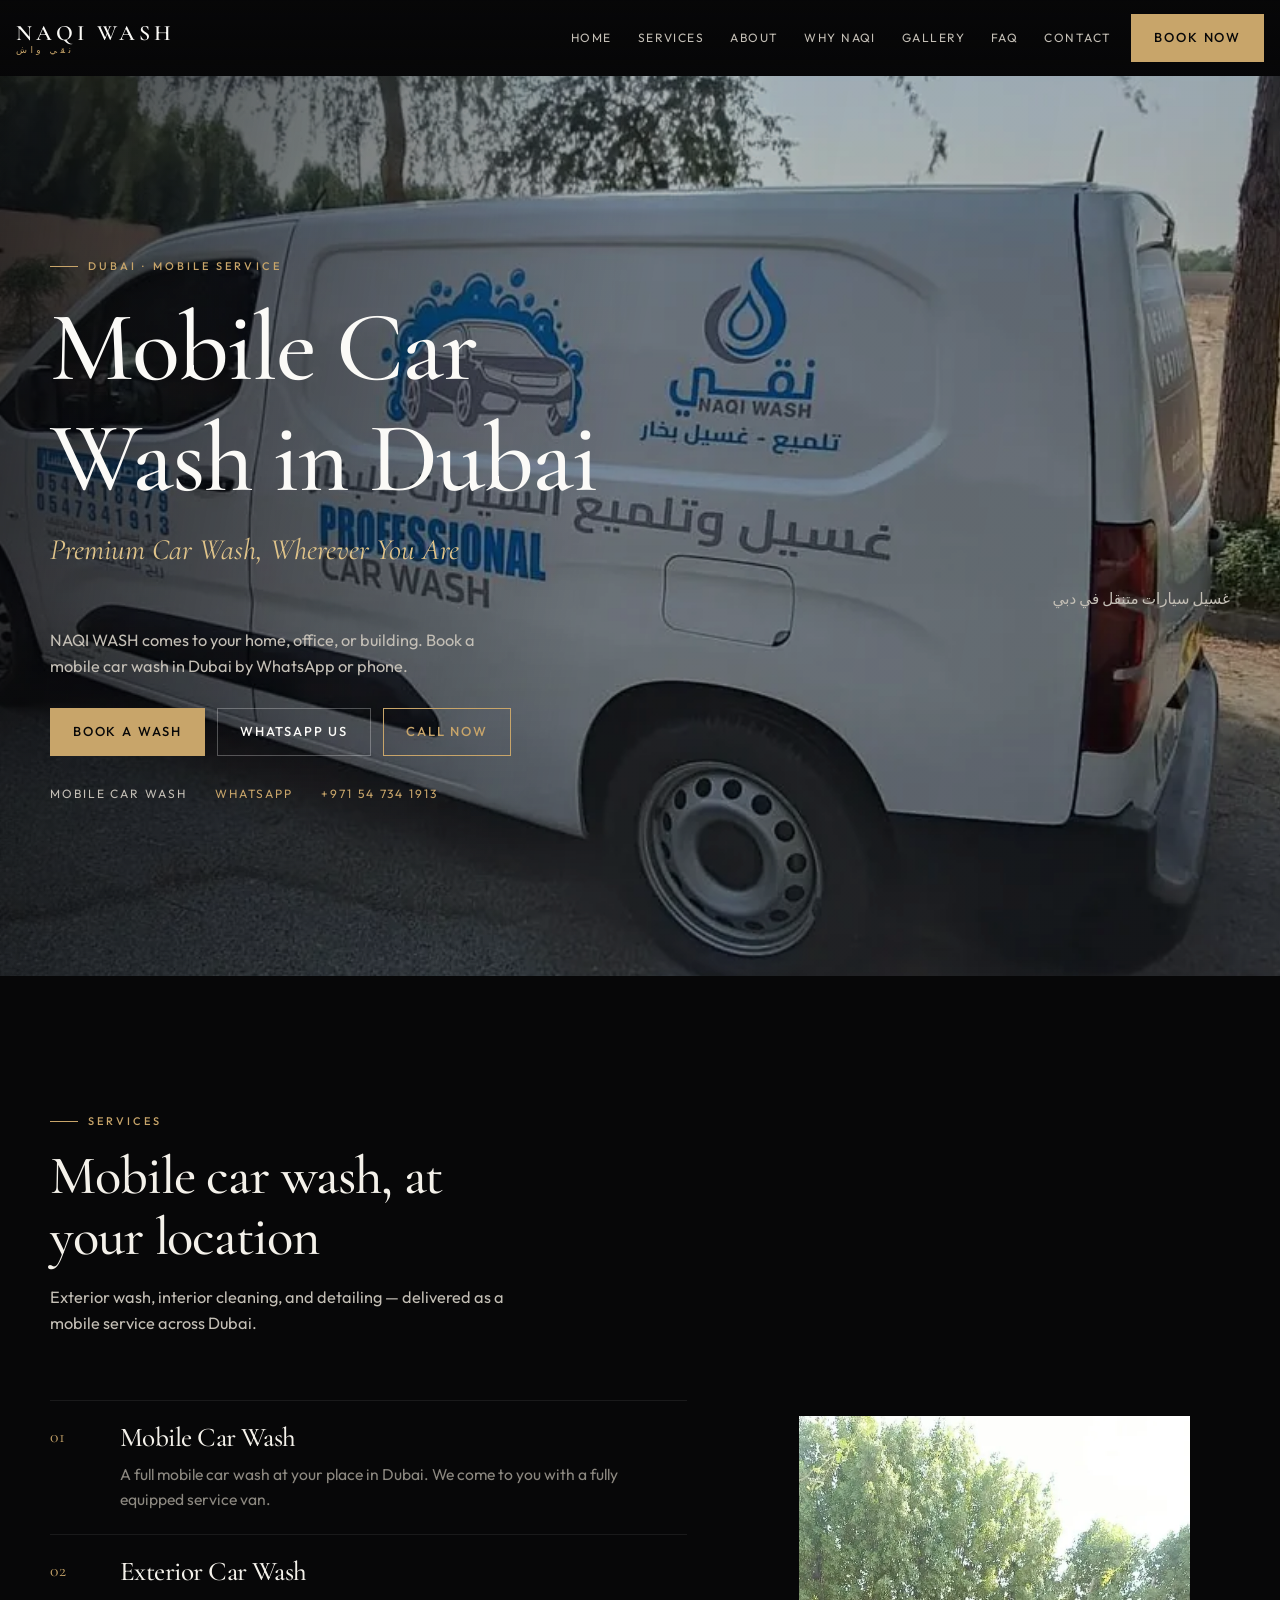
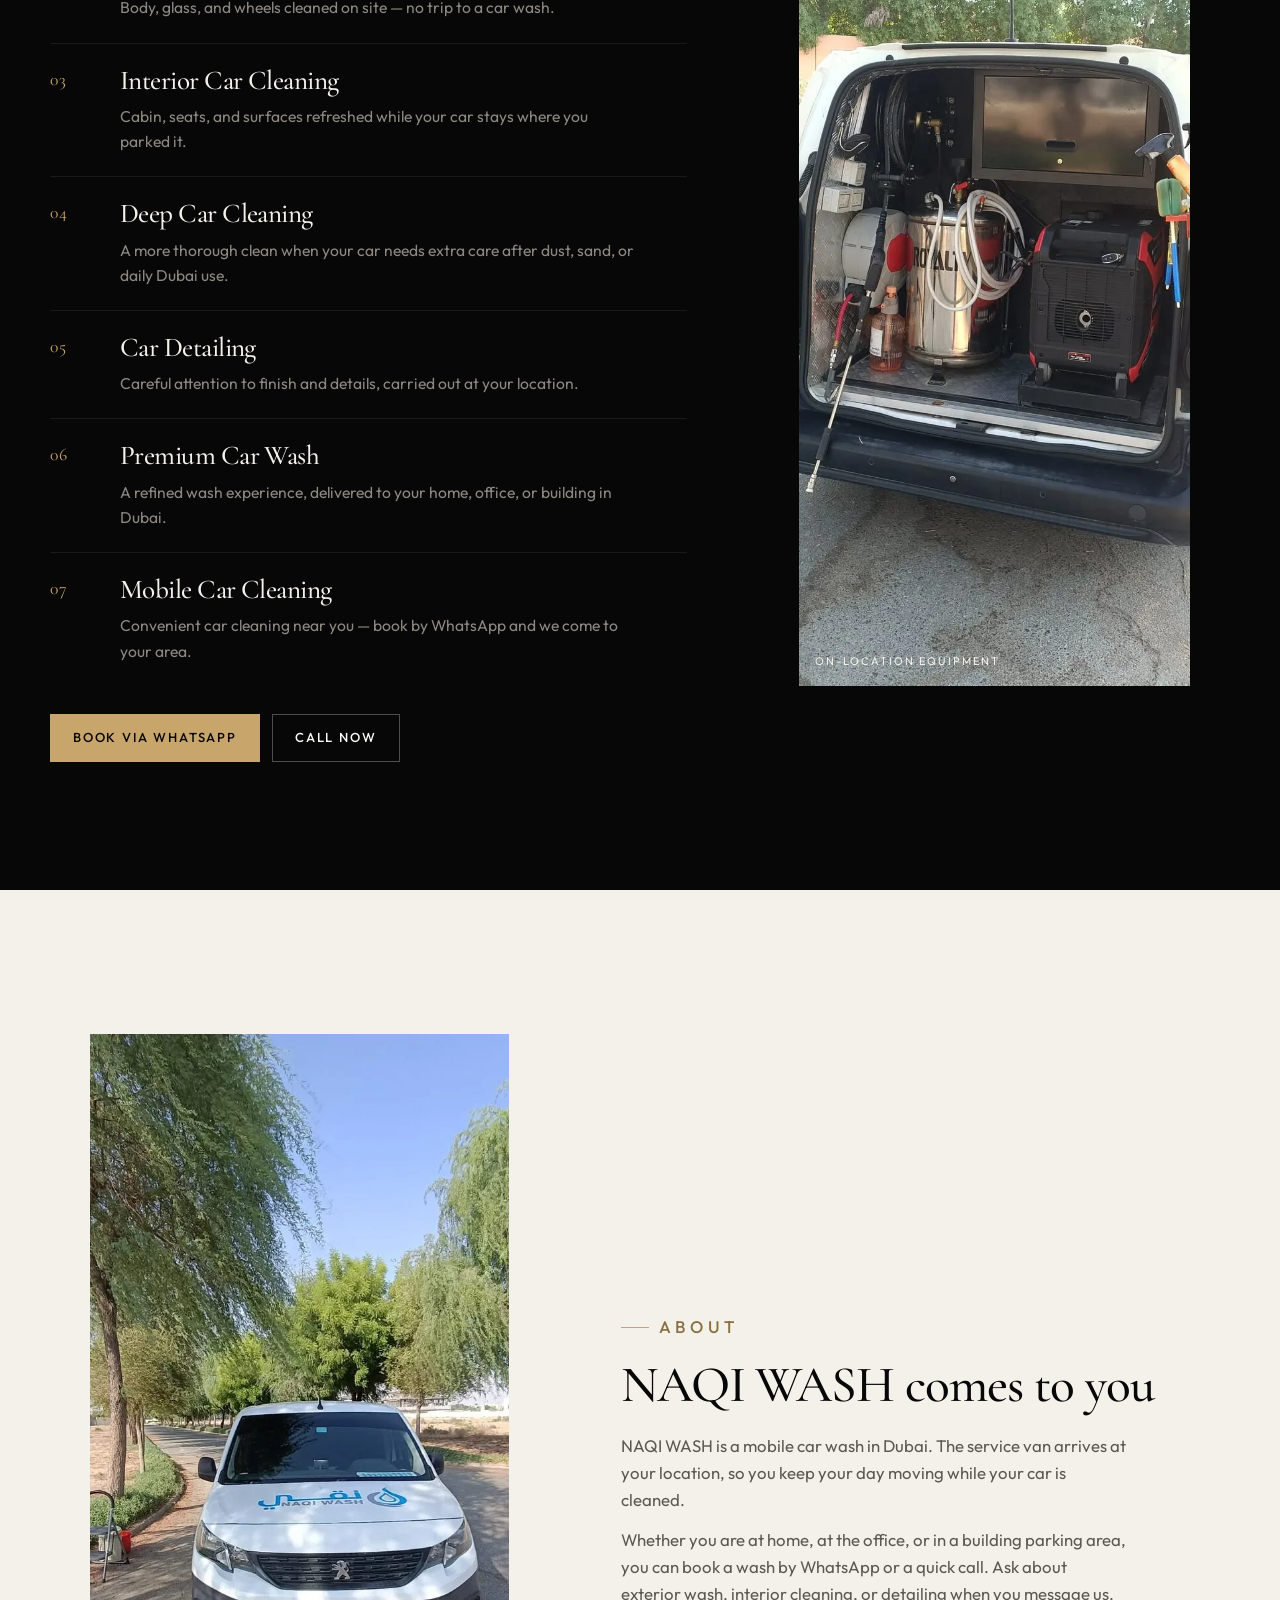
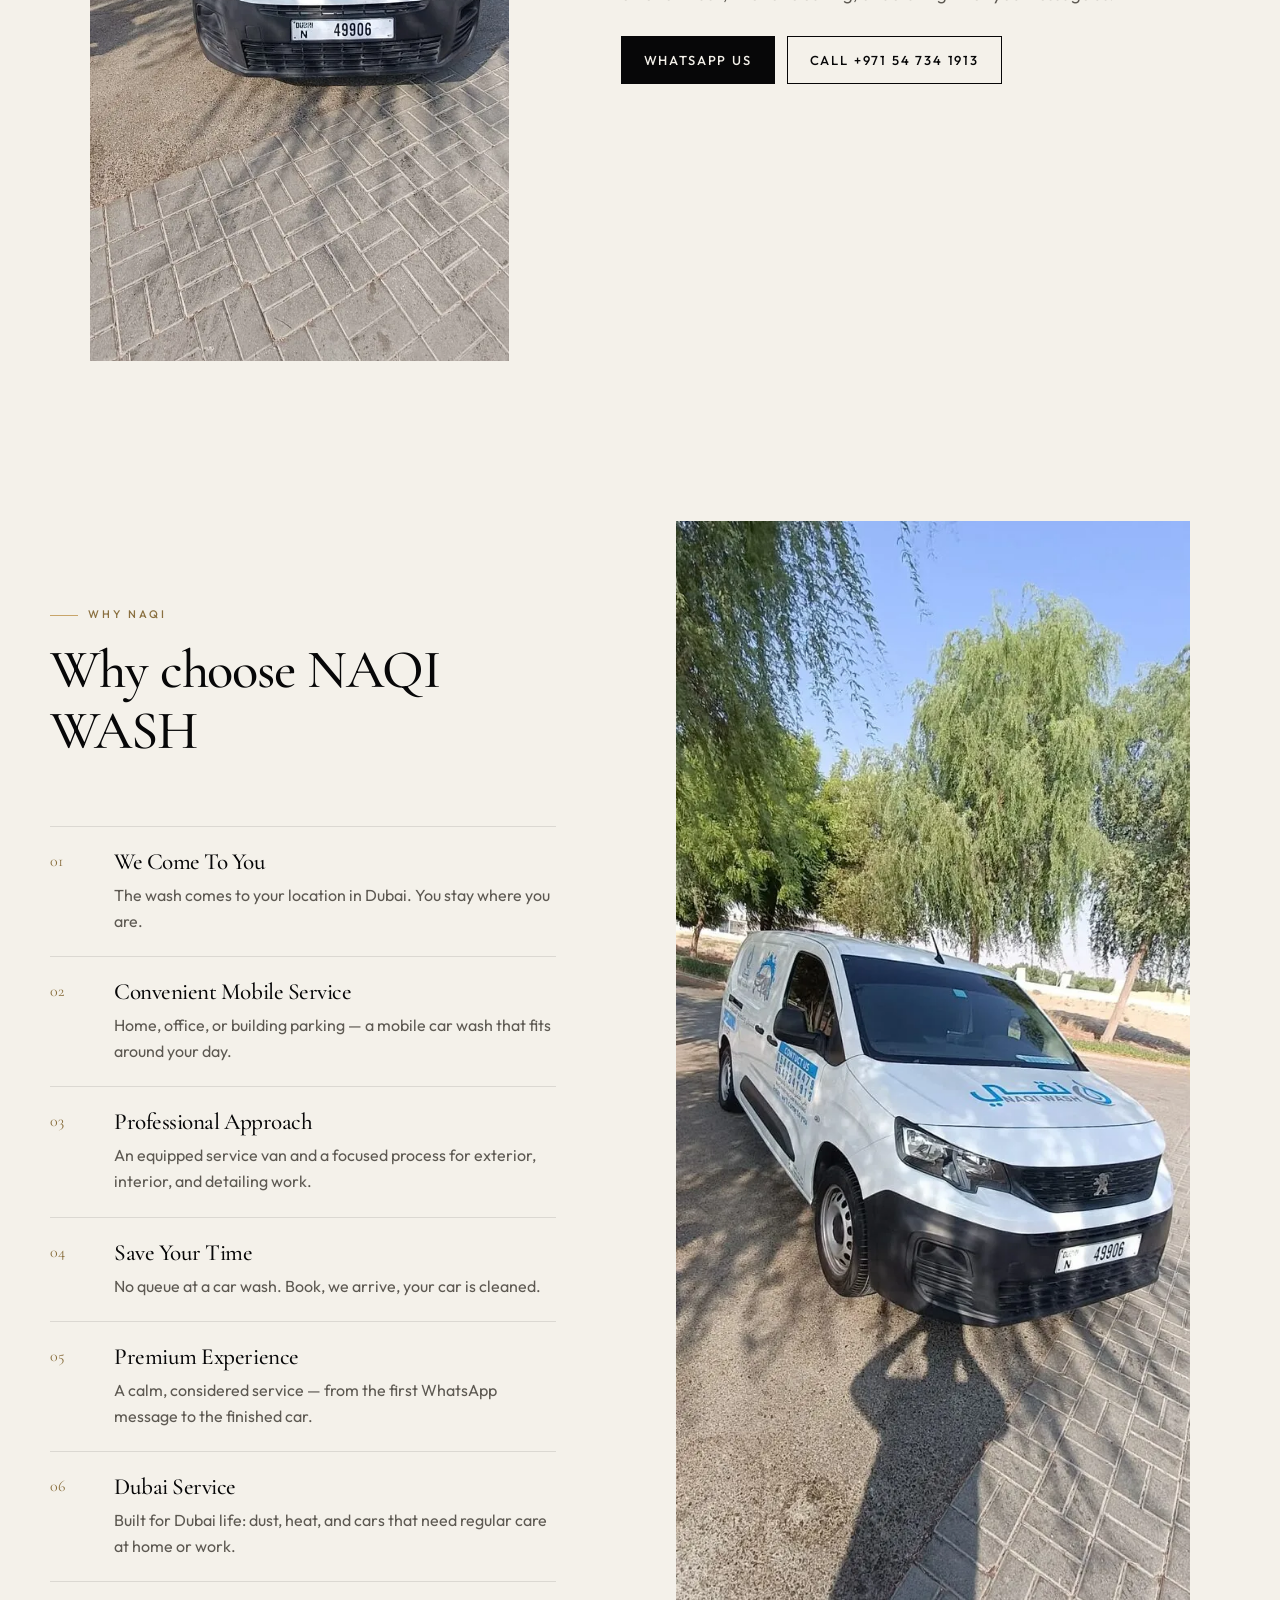
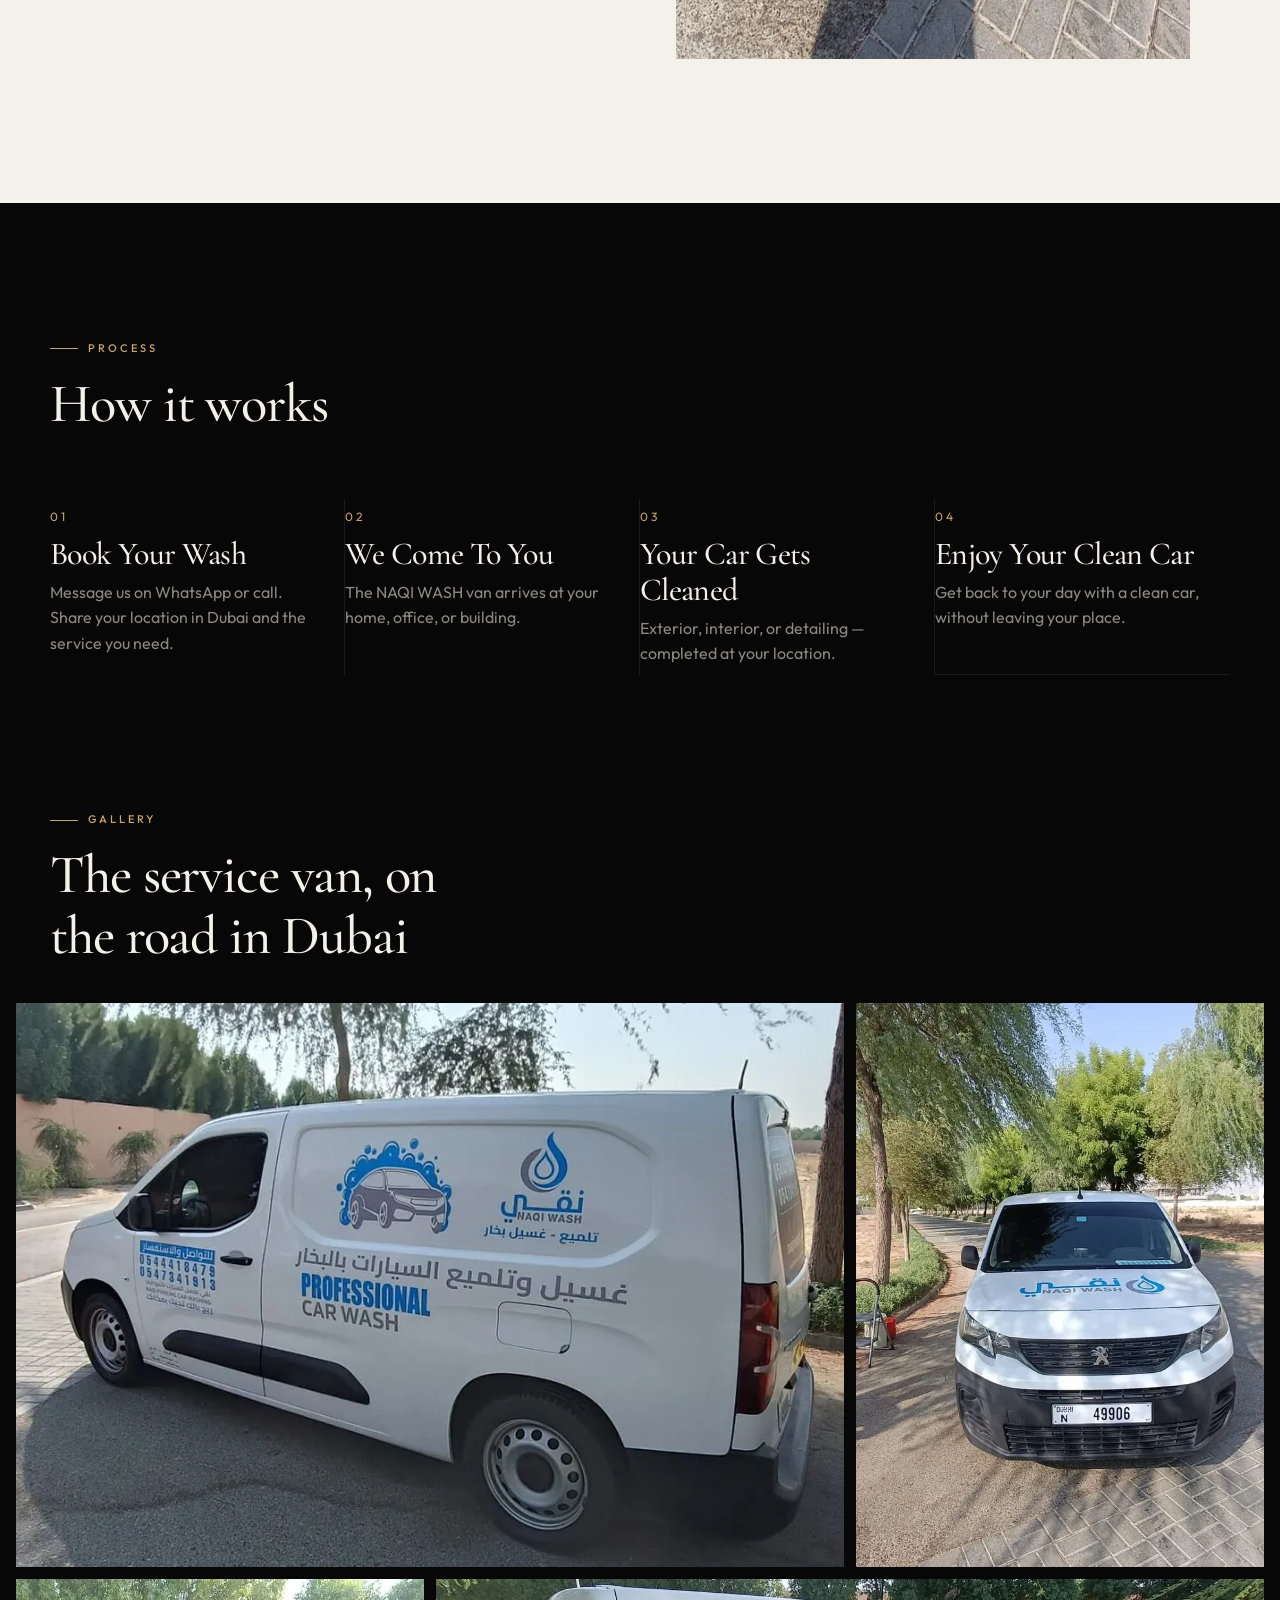
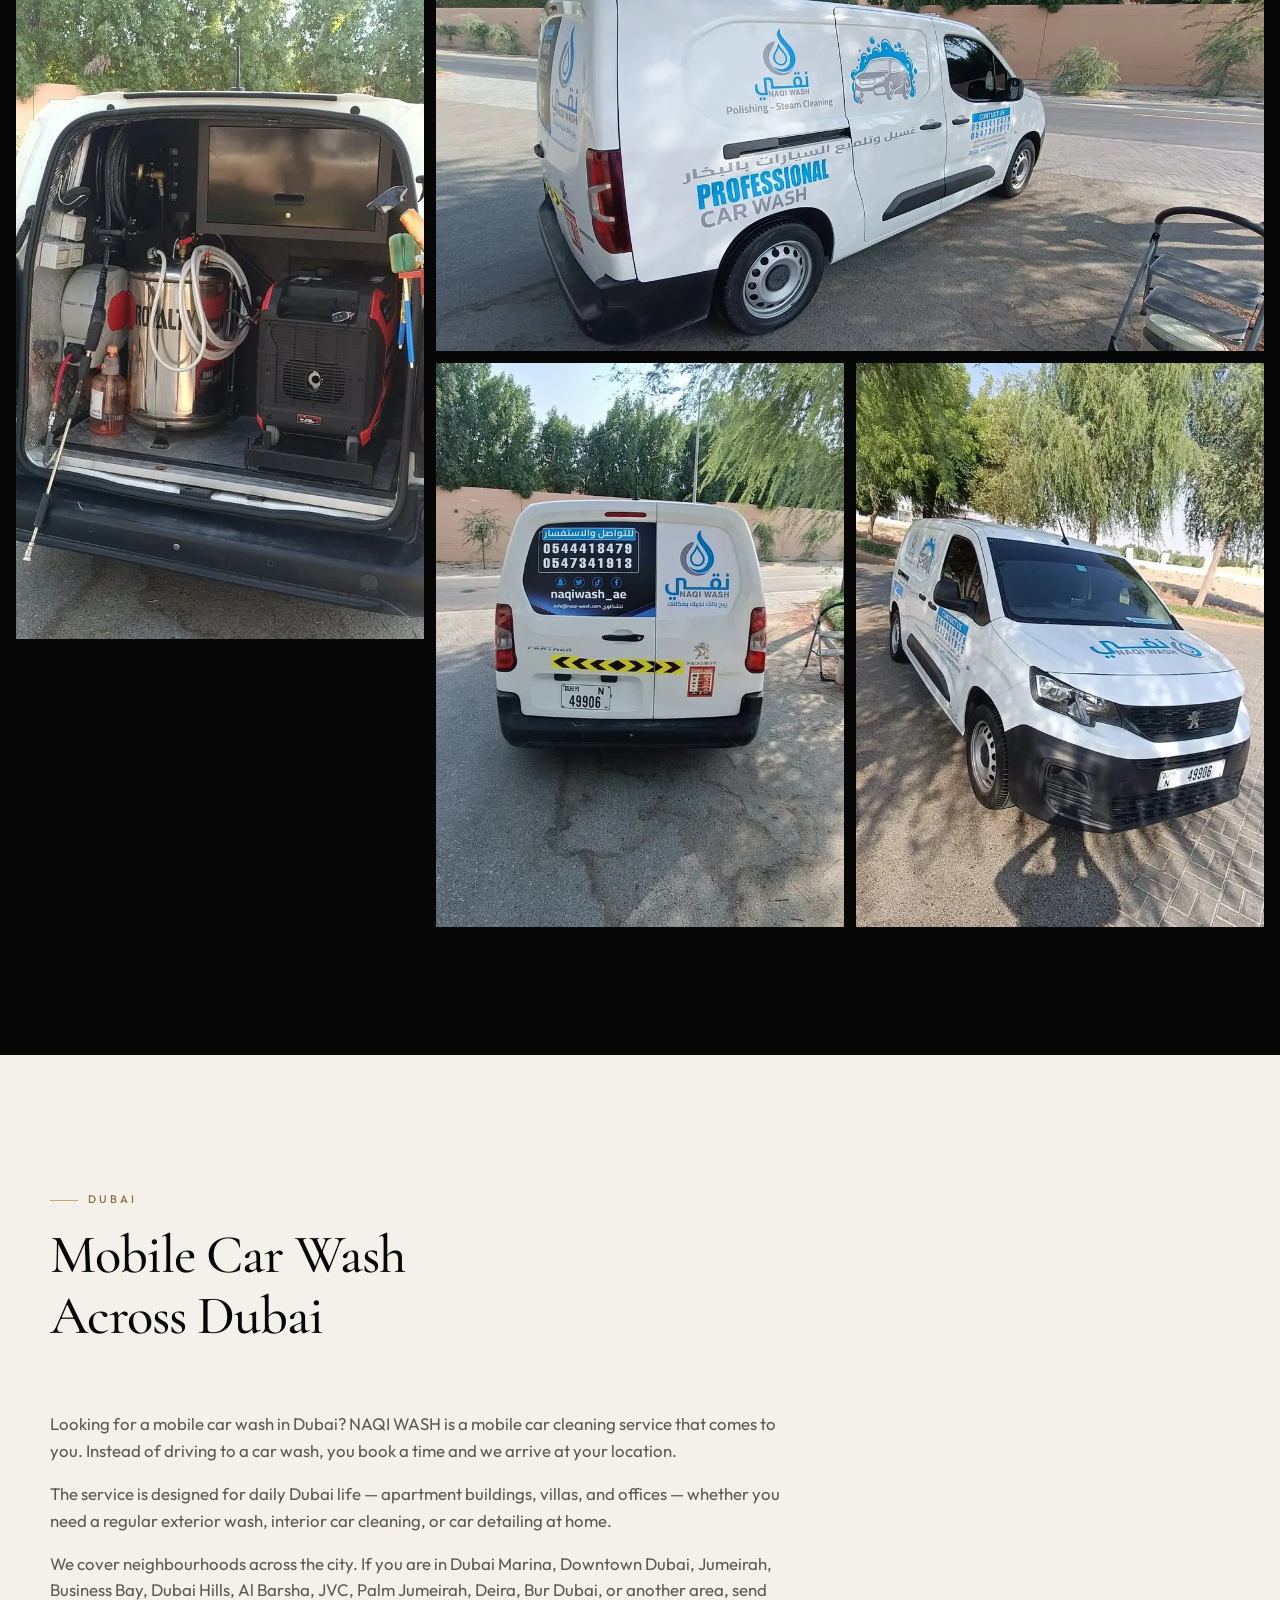
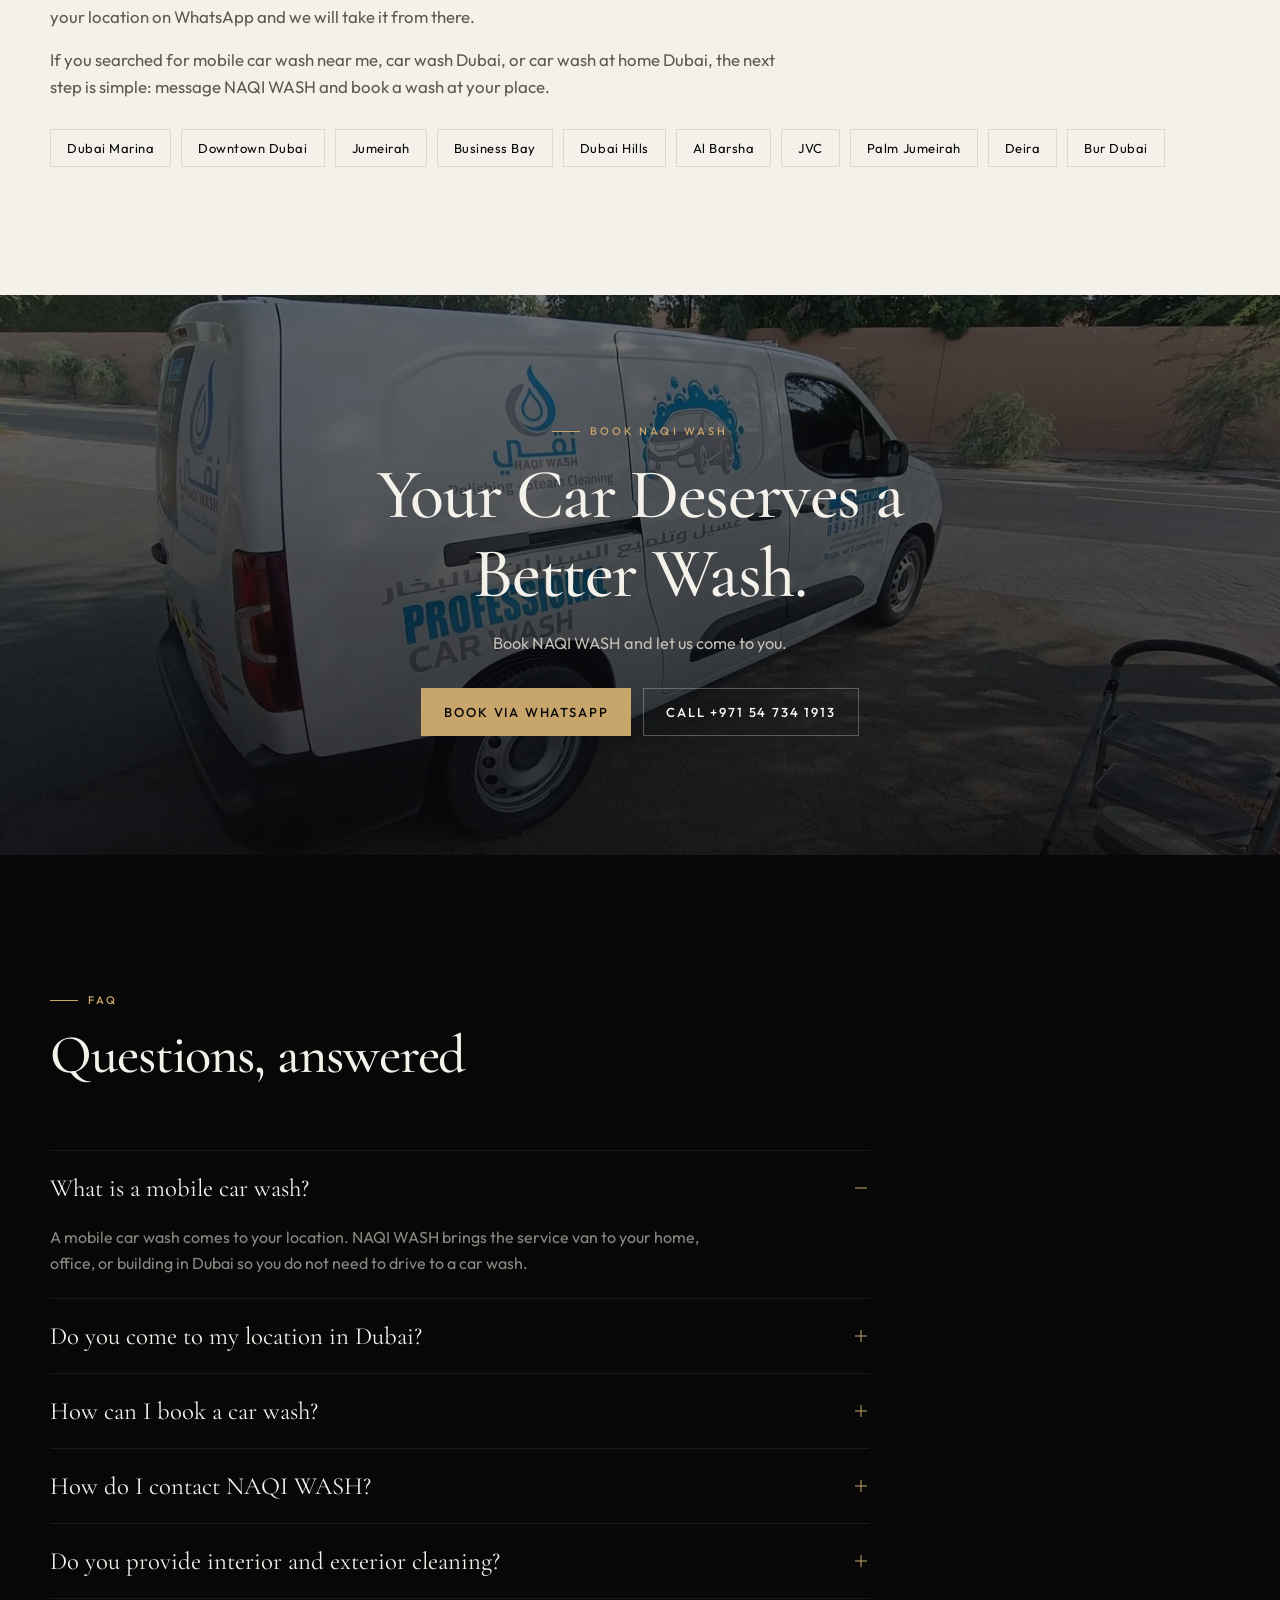
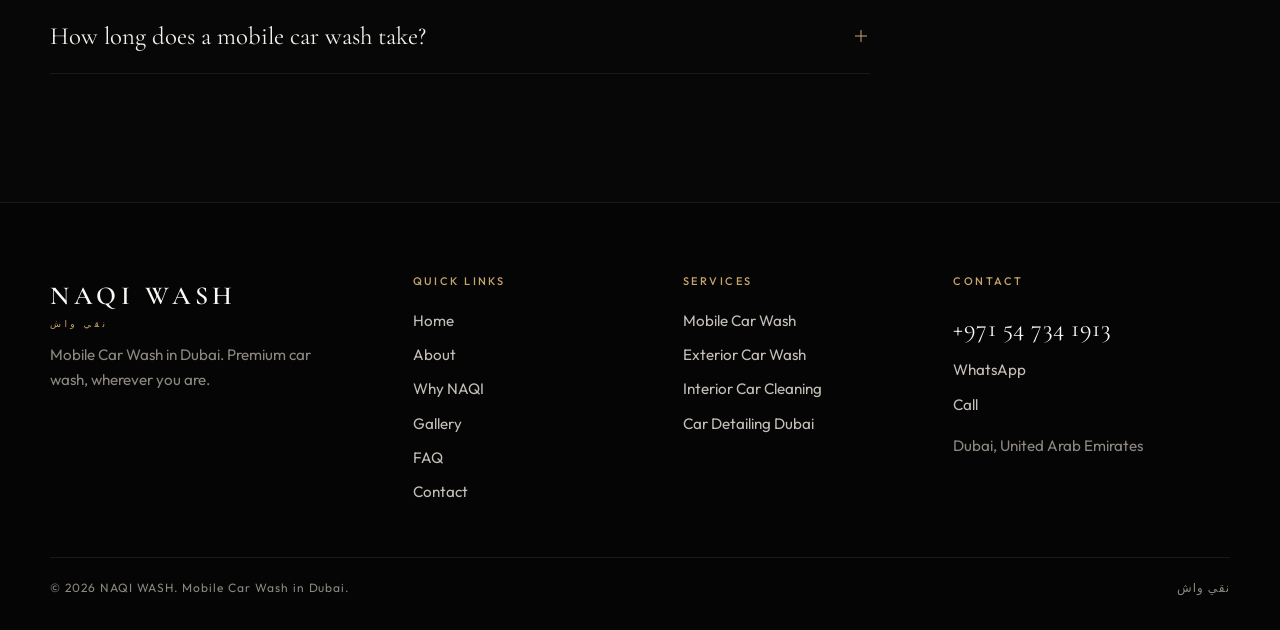
==== index.html @ a39ebc69 "Build luxury conversion-focused NAQI WASH website Launch-ready static site for the Dubai mobile car " ====
<!DOCTYPE html>
<html lang="en">
<head>
  <meta charset="utf-8">
  <meta name="viewport" content="width=device-width, initial-scale=1, viewport-fit=cover">
  <title>Mobile Car Wash in Dubai | NAQI WASH</title>
  <meta name="description" content="NAQI WASH is a mobile car wash in Dubai. Book a premium car wash, interior cleaning, or car detailing at your location via WhatsApp or call +971 54 734 1913.">
  <meta name="keywords" content="Mobile Car Wash Dubai, Mobile Car Wash in Dubai, Car Wash Dubai, Mobile Car Cleaning Dubai, Car Detailing Dubai, Car Wash at Home Dubai, Mobile Car Wash Near Me, Car Cleaning Dubai">
  <link rel="canonical" href="https://naqi-wash.atwebpages.com/">
  <link rel="alternate" hreflang="en" href="https://naqi-wash.atwebpages.com/">
  <link rel="alternate" hreflang="x-default" href="https://naqi-wash.atwebpages.com/">
  <meta name="robots" content="index, follow">
  <meta name="author" content="NAQI WASH">
  <meta name="geo.region" content="AE-DU">
  <meta name="geo.placename" content="Dubai">
  <meta name="theme-color" content="#070708">
  <meta name="format-detection" content="telephone=yes">

  <meta property="og:type" content="website">
  <meta property="og:site_name" content="NAQI WASH">
  <meta property="og:locale" content="en_AE">
  <meta property="og:url" content="https://naqi-wash.atwebpages.com/">
  <meta property="og:title" content="Mobile Car Wash in Dubai | NAQI WASH">
  <meta property="og:description" content="Premium mobile car wash in Dubai. We come to you. Book via WhatsApp or call +971 54 734 1913.">
  <meta property="og:image" content="https://naqi-wash.atwebpages.com/images/naqi-2.jpg">
  <meta property="og:image:alt" content="NAQI WASH mobile car wash van in Dubai">

  <meta name="twitter:card" content="summary_large_image">
  <meta name="twitter:title" content="Mobile Car Wash in Dubai | NAQI WASH">
  <meta name="twitter:description" content="Premium car wash, wherever you are in Dubai. Book NAQI WASH on WhatsApp.">
  <meta name="twitter:image" content="https://naqi-wash.atwebpages.com/images/naqi-2.jpg">

  <link rel="icon" href="favicon.svg" type="image/svg+xml">
  <link rel="icon" href="favicon.png" type="image/png" sizes="32x32">
  <link rel="apple-touch-icon" href="apple-touch-icon.png">
  <link rel="manifest" href="site.webmanifest">
  <link rel="preload" as="image" href="images/naqi-2.webp" type="image/webp">
  <link rel="preconnect" href="https://fonts.googleapis.com">
  <link rel="preconnect" href="https://fonts.gstatic.com" crossorigin>
  <link href="https://fonts.googleapis.com/css2?family=Cormorant+Garamond:ital,wght@0,500;0,600;1,500&family=Outfit:wght@300;400;500;600&display=swap" rel="stylesheet">
  <link rel="stylesheet" href="css/styles.css">

  <script type="application/ld+json">
  {
    "@context": "https://schema.org",
    "@graph": [
      {
        "@type": "WebSite",
        "@id": "https://naqi-wash.atwebpages.com/#website",
        "url": "https://naqi-wash.atwebpages.com/",
        "name": "NAQI WASH",
        "alternateName": "نقي واش",
        "inLanguage": "en",
        "publisher": { "@id": "https://naqi-wash.atwebpages.com/#business" }
      },
      {
        "@type": "LocalBusiness",
        "@id": "https://naqi-wash.atwebpages.com/#business",
        "name": "NAQI WASH",
        "alternateName": "نقي واش",
        "url": "https://naqi-wash.atwebpages.com/",
        "telephone": "+971547341913",
        "image": [
          "https://naqi-wash.atwebpages.com/images/naqi-1.jpg",
          "https://naqi-wash.atwebpages.com/images/naqi-2.jpg",
          "https://naqi-wash.atwebpages.com/images/naqi-3.jpg",
          "https://naqi-wash.atwebpages.com/images/naqi-4.jpg",
          "https://naqi-wash.atwebpages.com/images/naqi-5.jpg",
          "https://naqi-wash.atwebpages.com/images/naqi-6.jpg",
          "https://naqi-wash.atwebpages.com/images/naqi-7.jpg"
        ],
        "logo": "https://naqi-wash.atwebpages.com/favicon.svg",
        "address": {
          "@type": "PostalAddress",
          "addressLocality": "Dubai",
          "addressCountry": "AE"
        },
        "areaServed": [
          { "@type": "City", "name": "Dubai" }
        ],
        "knowsLanguage": ["en", "ar"],
        "contactPoint": {
          "@type": "ContactPoint",
          "telephone": "+971547341913",
          "contactType": "customer service",
          "areaServed": "AE",
          "availableLanguage": ["English", "Arabic"]
        }
      },
      {
        "@type": "Service",
        "@id": "https://naqi-wash.atwebpages.com/#service",
        "name": "Mobile Car Wash in Dubai",
        "serviceType": "Mobile car wash",
        "provider": { "@id": "https://naqi-wash.atwebpages.com/#business" },
        "areaServed": { "@type": "City", "name": "Dubai" },
        "url": "https://naqi-wash.atwebpages.com/#services",
        "hasOfferCatalog": {
          "@type": "OfferCatalog",
          "name": "NAQI WASH services",
          "itemListElement": [
            { "@type": "Offer", "itemOffered": { "@type": "Service", "name": "Mobile Car Wash" } },
            { "@type": "Offer", "itemOffered": { "@type": "Service", "name": "Exterior Car Wash" } },
            { "@type": "Offer", "itemOffered": { "@type": "Service", "name": "Interior Car Cleaning" } },
            { "@type": "Offer", "itemOffered": { "@type": "Service", "name": "Deep Car Cleaning" } },
            { "@type": "Offer", "itemOffered": { "@type": "Service", "name": "Car Detailing" } },
            { "@type": "Offer", "itemOffered": { "@type": "Service", "name": "Premium Car Wash" } },
            { "@type": "Offer", "itemOffered": { "@type": "Service", "name": "Mobile Car Cleaning" } }
          ]
        }
      },
      {
        "@type": "BreadcrumbList",
        "@id": "https://naqi-wash.atwebpages.com/#breadcrumb",
        "itemListElement": [
          { "@type": "ListItem", "position": 1, "name": "Home", "item": "https://naqi-wash.atwebpages.com/" },
          { "@type": "ListItem", "position": 2, "name": "Mobile Car Wash in Dubai", "item": "https://naqi-wash.atwebpages.com/#services" }
        ]
      },
      {
        "@type": "FAQPage",
        "@id": "https://naqi-wash.atwebpages.com/#faqpage",
        "mainEntity": [
          {
            "@type": "Question",
            "name": "What is a mobile car wash?",
            "acceptedAnswer": {
              "@type": "Answer",
              "text": "A mobile car wash comes to your location. NAQI WASH brings the service van to your home, office, or building in Dubai so you do not need to drive to a car wash."
            }
          },
          {
            "@type": "Question",
            "name": "Do you come to my location in Dubai?",
            "acceptedAnswer": {
              "@type": "Answer",
              "text": "Yes. NAQI WASH is a mobile car wash in Dubai. Share your area when you book and we come to you."
            }
          },
          {
            "@type": "Question",
            "name": "How can I book a car wash?",
            "acceptedAnswer": {
              "@type": "Answer",
              "text": "Book via WhatsApp or call +971 54 734 1913. Tell us your location in Dubai and the service you need."
            }
          },
          {
            "@type": "Question",
            "name": "How do I contact NAQI WASH?",
            "acceptedAnswer": {
              "@type": "Answer",
              "text": "WhatsApp https://wa.me/971547341913 or call +971 54 734 1913."
            }
          },
          {
            "@type": "Question",
            "name": "Do you provide interior and exterior cleaning?",
            "acceptedAnswer": {
              "@type": "Answer",
              "text": "Yes. NAQI WASH offers exterior car wash, interior car cleaning, deep car cleaning, and car detailing as a mobile service in Dubai."
            }
          },
          {
            "@type": "Question",
            "name": "How long does a mobile car wash take?",
            "acceptedAnswer": {
              "@type": "Answer",
              "text": "Timing depends on the vehicle and the service you choose. Share your details when you book and we will confirm what to expect."
            }
          }
        ]
      }
    ]
  }
  </script>
</head>
<body>
  <a class="skip-link" href="#main">Skip to content</a>

  <header class="header" id="header">
    <div class="header-inner">
      <a class="logo" href="#home" aria-label="NAQI WASH home">
        <span class="logo-mark">NAQI WASH</span>
        <span class="logo-sub">نقي واش</span>
      </a>
      <nav class="nav" aria-label="Primary">
        <a href="#home">Home</a>
        <a href="#services">Services</a>
        <a href="#about">About</a>
        <a href="#why">Why NAQI</a>
        <a href="#gallery">Gallery</a>
        <a href="#faq">FAQ</a>
        <a href="#contact">Contact</a>
      </nav>
      <a class="btn btn-gold header-cta" data-whatsapp href="https://wa.me/971547341913">Book Now</a>
      <a class="btn btn-gold header-book" data-whatsapp href="https://wa.me/971547341913">Book Now</a>
      <button class="menu-btn" type="button" id="menuBtn" aria-label="Open menu" aria-expanded="false" aria-controls="drawer">
        <span></span>
      </button>
    </div>
  </header>

  <nav class="drawer" id="drawer" aria-label="Mobile">
    <a href="#home">Home</a>
    <a href="#services">Services</a>
    <a href="#about">About</a>
    <a href="#why">Why NAQI</a>
    <a href="#gallery">Gallery</a>
    <a href="#faq">FAQ</a>
    <a href="#contact">Contact</a>
    <div class="drawer-actions">
      <a class="btn btn-gold" data-whatsapp href="https://wa.me/971547341913">Book a Wash</a>
      <a class="btn btn-ghost" href="tel:+971547341913">Call +971 54 734 1913</a>
    </div>
  </nav>

  <main id="main">
    <section class="hero" id="home">
      <div class="hero-media">
        <picture>
          <source srcset="images/naqi-2.webp" type="image/webp">
          <img src="images/naqi-2.jpg" width="1400" height="631" alt="NAQI WASH mobile car wash van in Dubai — professional car wash that comes to you" fetchpriority="high" decoding="async">
        </picture>
      </div>
      <div class="hero-overlay"></div>
      <div class="hero-content">
        <p class="eyebrow">Dubai · Mobile service</p>
        <h1>Mobile Car Wash in Dubai</h1>
        <p class="hero-sub">Premium Car Wash, Wherever You Are</p>
        <p class="hero-ar" lang="ar" dir="rtl">غسيل سيارات متنقل في دبي</p>
        <p class="lede">NAQI WASH comes to your home, office, or building. Book a mobile car wash in Dubai by WhatsApp or phone.</p>
        <div class="cta-row">
          <a class="btn btn-gold" data-whatsapp href="https://wa.me/971547341913">Book a Wash</a>
          <a class="btn btn-ghost" data-whatsapp href="https://wa.me/971547341913">WhatsApp Us</a>
          <a class="btn btn-line" href="tel:+971547341913">Call Now</a>
        </div>
        <div class="hero-meta">
          <span>Mobile car wash</span>
          <a data-whatsapp href="https://wa.me/971547341913">WhatsApp</a>
          <a href="tel:+971547341913">+971 54 734 1913</a>
        </div>
      </div>
    </section>

    <!-- EDIT SERVICES: add or remove .service-row blocks -->
    <section class="section" id="services">
      <div class="wrap">
        <div class="section-head reveal">
          <p class="eyebrow">Services</p>
          <h2>Mobile car wash, at your location</h2>
          <p class="lede">Exterior wash, interior cleaning, and detailing — delivered as a mobile service across Dubai.</p>
        </div>
        <div class="services-layout">
          <div>
            <article class="service-row reveal">
              <span class="service-num">01</span>
              <h3>Mobile Car Wash</h3>
              <p>A full mobile car wash at your place in Dubai. We come to you with a fully equipped service van.</p>
            </article>
            <article class="service-row reveal">
              <span class="service-num">02</span>
              <h3>Exterior Car Wash</h3>
              <p>Body, glass, and wheels cleaned on site — no trip to a car wash.</p>
            </article>
            <article class="service-row reveal">
              <span class="service-num">03</span>
              <h3>Interior Car Cleaning</h3>
              <p>Cabin, seats, and surfaces refreshed while your car stays where you parked it.</p>
            </article>
            <article class="service-row reveal">
              <span class="service-num">04</span>
              <h3>Deep Car Cleaning</h3>
              <p>A more thorough clean when your car needs extra care after dust, sand, or daily Dubai use.</p>
            </article>
            <article class="service-row reveal">
              <span class="service-num">05</span>
              <h3>Car Detailing</h3>
              <p>Careful attention to finish and details, carried out at your location.</p>
            </article>
            <article class="service-row reveal">
              <span class="service-num">06</span>
              <h3>Premium Car Wash</h3>
              <p>A refined wash experience, delivered to your home, office, or building in Dubai.</p>
            </article>
            <article class="service-row reveal">
              <span class="service-num">07</span>
              <h3>Mobile Car Cleaning</h3>
              <p>Convenient car cleaning near you — book by WhatsApp and we come to your area.</p>
            </article>
            <div class="cta-row" style="margin-top:28px">
              <a class="btn btn-gold" data-whatsapp href="https://wa.me/971547341913">Book via WhatsApp</a>
              <a class="btn btn-ghost" href="tel:+971547341913">Call Now</a>
            </div>
          </div>
          <figure class="services-aside reveal">
            <picture>
              <source srcset="images/naqi-1.webp" type="image/webp">
              <img src="images/naqi-1.jpg" width="629" height="1400" alt="NAQI WASH mobile car wash equipment inside the service van in Dubai" loading="lazy" decoding="async">
            </picture>
            <figcaption>On-location equipment</figcaption>
          </figure>
        </div>
      </div>
    </section>

    <section class="section light" id="about">
      <div class="wrap">
        <div class="about-grid">
          <figure class="about-visual reveal">
            <picture>
              <source srcset="images/naqi-3.webp" type="image/webp">
              <img src="images/naqi-3.jpg" width="632" height="1400" alt="Front view of the NAQI WASH service van ready for mobile car wash in Dubai" loading="lazy" decoding="async">
            </picture>
          </figure>
          <div class="about-copy reveal">
            <p class="eyebrow">About</p>
            <h2>NAQI WASH comes to you</h2>
            <p>NAQI WASH is a mobile car wash in Dubai. The service van arrives at your location, so you keep your day moving while your car is cleaned.</p>
            <p>Whether you are at home, at the office, or in a building parking area, you can book a wash by WhatsApp or a quick call. Ask about exterior wash, interior cleaning, or detailing when you message us.</p>
            <div class="cta-row" style="margin-top:28px">
              <a class="btn btn-dark" data-whatsapp href="https://wa.me/971547341913">WhatsApp Us</a>
              <a class="btn btn-ink" href="tel:+971547341913">Call +971 54 734 1913</a>
            </div>
          </div>
        </div>
      </div>
    </section>

    <section class="section light" id="why" style="padding-top:0">
      <div class="wrap">
        <div class="why-grid">
          <div>
            <div class="section-head reveal">
              <p class="eyebrow">Why NAQI</p>
              <h2>Why choose NAQI WASH</h2>
            </div>
            <div class="why-list">
              <article class="why-item reveal">
                <span class="why-n">01</span>
                <h3>We Come To You</h3>
                <p>The wash comes to your location in Dubai. You stay where you are.</p>
              </article>
              <article class="why-item reveal">
                <span class="why-n">02</span>
                <h3>Convenient Mobile Service</h3>
                <p>Home, office, or building parking — a mobile car wash that fits around your day.</p>
              </article>
              <article class="why-item reveal">
                <span class="why-n">03</span>
                <h3>Professional Approach</h3>
                <p>An equipped service van and a focused process for exterior, interior, and detailing work.</p>
              </article>
              <article class="why-item reveal">
                <span class="why-n">04</span>
                <h3>Save Your Time</h3>
                <p>No queue at a car wash. Book, we arrive, your car is cleaned.</p>
              </article>
              <article class="why-item reveal">
                <span class="why-n">05</span>
                <h3>Premium Experience</h3>
                <p>A calm, considered service — from the first WhatsApp message to the finished car.</p>
              </article>
              <article class="why-item reveal">
                <span class="why-n">06</span>
                <h3>Dubai Service</h3>
                <p>Built for Dubai life: dust, heat, and cars that need regular care at home or work.</p>
              </article>
            </div>
          </div>
          <figure class="why-visual reveal">
            <picture>
              <source srcset="images/naqi-6.webp" type="image/webp">
              <img src="images/naqi-6.jpg" width="632" height="1400" alt="NAQI WASH van arriving for a mobile car wash at a Dubai location" loading="lazy" decoding="async">
            </picture>
          </figure>
        </div>
      </div>
    </section>

    <section class="section" id="how">
      <div class="wrap">
        <div class="section-head reveal">
          <p class="eyebrow">Process</p>
          <h2>How it works</h2>
        </div>
        <div class="steps">
          <article class="step reveal">
            <span class="step-n">01</span>
            <h3>Book Your Wash</h3>
            <p>Message us on WhatsApp or call. Share your location in Dubai and the service you need.</p>
          </article>
          <article class="step reveal">
            <span class="step-n">02</span>
            <h3>We Come To You</h3>
            <p>The NAQI WASH van arrives at your home, office, or building.</p>
          </article>
          <article class="step reveal">
            <span class="step-n">03</span>
            <h3>Your Car Gets Cleaned</h3>
            <p>Exterior, interior, or detailing — completed at your location.</p>
          </article>
          <article class="step reveal">
            <span class="step-n">04</span>
            <h3>Enjoy Your Clean Car</h3>
            <p>Get back to your day with a clean car, without leaving your place.</p>
          </article>
        </div>
      </div>
    </section>

    <section class="section" id="gallery" style="padding-top:0">
      <div class="wrap-wide">
        <div class="section-head wrap reveal" style="width:min(1180px,100%);margin-inline:auto;margin-bottom:36px">
          <p class="eyebrow">Gallery</p>
          <h2>The service van, on the road in Dubai</h2>
        </div>
        <div class="gallery" id="galleryGrid">
          <button class="gallery-item g-1" type="button" data-src="images/naqi-2.jpg" data-webp="images/naqi-2.webp" data-alt="NAQI WASH mobile car wash van in Dubai — professional car wash that comes to you" data-caption="Mobile car wash, Dubai">
            <picture>
              <source srcset="images/naqi-2.webp" type="image/webp">
              <img src="images/naqi-2.jpg" width="1400" height="631" alt="NAQI WASH mobile car wash van in Dubai — professional car wash that comes to you" loading="lazy" decoding="async">
            </picture>
          </button>
          <button class="gallery-item g-2" type="button" data-src="images/naqi-3.jpg" data-webp="images/naqi-3.webp" data-alt="Front view of the NAQI WASH service van ready for mobile car wash in Dubai" data-caption="Ready to come to you">
            <picture>
              <source srcset="images/naqi-3.webp" type="image/webp">
              <img src="images/naqi-3.jpg" width="632" height="1400" alt="Front view of the NAQI WASH service van ready for mobile car wash in Dubai" loading="lazy" decoding="async">
            </picture>
          </button>
          <button class="gallery-item g-3" type="button" data-src="images/naqi-1.jpg" data-webp="images/naqi-1.webp" data-alt="NAQI WASH mobile car wash equipment inside the service van in Dubai" data-caption="Equipped for on-location cleaning">
            <picture>
              <source srcset="images/naqi-1.webp" type="image/webp">
              <img src="images/naqi-1.jpg" width="629" height="1400" alt="NAQI WASH mobile car wash equipment inside the service van in Dubai" loading="lazy" decoding="async">
            </picture>
          </button>
          <button class="gallery-item g-4" type="button" data-src="images/naqi-5.jpg" data-webp="images/naqi-5.webp" data-alt="NAQI WASH professional mobile car wash van branded for Dubai service" data-caption="Professional mobile service">
            <picture>
              <source srcset="images/naqi-5.webp" type="image/webp">
              <img src="images/naqi-5.jpg" width="1400" height="631" alt="NAQI WASH professional mobile car wash van branded for Dubai service" loading="lazy" decoding="async">
            </picture>
          </button>
          <button class="gallery-item g-5" type="button" data-src="images/naqi-4.jpg" data-webp="images/naqi-4.webp" data-alt="NAQI WASH van rear with Dubai contact details for mobile car wash booking" data-caption="Book by call or WhatsApp">
            <picture>
              <source srcset="images/naqi-4.webp" type="image/webp">
              <img src="images/naqi-4.jpg" width="632" height="1400" alt="NAQI WASH van rear with Dubai contact details for mobile car wash booking" loading="lazy" decoding="async">
            </picture>
          </button>
          <button class="gallery-item g-6" type="button" data-src="images/naqi-6.jpg" data-webp="images/naqi-6.webp" data-alt="NAQI WASH van arriving for a mobile car wash at a Dubai location" data-caption="We come to your location">
            <picture>
              <source srcset="images/naqi-6.webp" type="image/webp">
              <img src="images/naqi-6.jpg" width="632" height="1400" alt="NAQI WASH van arriving for a mobile car wash at a Dubai location" loading="lazy" decoding="async">
            </picture>
          </button>
          <button class="gallery-item g-7" type="button" data-optional="true" data-src="images/naqi-7.jpg" data-alt="NAQI WASH mobile car wash in Dubai" data-caption="NAQI WASH in Dubai">
            <img src="images/naqi-7.jpg" width="632" height="1400" alt="NAQI WASH mobile car wash in Dubai" loading="lazy" decoding="async">
          </button>
        </div>
      </div>
    </section>

    <section class="section light" id="dubai">
      <div class="wrap">
        <div class="section-head reveal">
          <p class="eyebrow">Dubai</p>
          <h2>Mobile Car Wash Across Dubai</h2>
        </div>
        <div class="seo-copy reveal">
          <p>Looking for a mobile car wash in Dubai? NAQI WASH is a mobile car cleaning service that comes to you. Instead of driving to a car wash, you book a time and we arrive at your location.</p>
          <p>The service is designed for daily Dubai life — apartment buildings, villas, and offices — whether you need a regular exterior wash, interior car cleaning, or car detailing at home.</p>
          <p>We cover neighbourhoods across the city. If you are in Dubai Marina, Downtown Dubai, Jumeirah, Business Bay, Dubai Hills, Al Barsha, JVC, Palm Jumeirah, Deira, Bur Dubai, or another area, send your location on WhatsApp and we will take it from there.</p>
          <p>If you searched for mobile car wash near me, car wash Dubai, or car wash at home Dubai, the next step is simple: message NAQI WASH and book a wash at your place.</p>
        </div>
        <div class="areas reveal" aria-label="Dubai areas">
          <button class="area" type="button" data-area="Dubai Marina">Dubai Marina</button>
          <button class="area" type="button" data-area="Downtown Dubai">Downtown Dubai</button>
          <button class="area" type="button" data-area="Jumeirah">Jumeirah</button>
          <button class="area" type="button" data-area="Business Bay">Business Bay</button>
          <button class="area" type="button" data-area="Dubai Hills">Dubai Hills</button>
          <button class="area" type="button" data-area="Al Barsha">Al Barsha</button>
          <button class="area" type="button" data-area="JVC">JVC</button>
          <button class="area" type="button" data-area="Palm Jumeirah">Palm Jumeirah</button>
          <button class="area" type="button" data-area="Deira">Deira</button>
          <button class="area" type="button" data-area="Bur Dubai">Bur Dubai</button>
        </div>
      </div>
    </section>

    <section class="booking" id="contact">
      <div class="booking-media">
        <picture>
          <source srcset="images/naqi-5.webp" type="image/webp">
          <img src="images/naqi-5.jpg" width="1400" height="631" alt="NAQI WASH professional mobile car wash van branded for Dubai service" loading="lazy" decoding="async">
        </picture>
      </div>
      <div class="booking-overlay"></div>
      <div class="booking-content reveal">
        <p class="eyebrow" style="justify-content:center">Book NAQI WASH</p>
        <h2>Your Car Deserves a Better Wash.</h2>
        <p class="lede">Book NAQI WASH and let us come to you.</p>
        <div class="cta-row">
          <a class="btn btn-gold" data-whatsapp href="https://wa.me/971547341913">Book via WhatsApp</a>
          <a class="btn btn-ghost" href="tel:+971547341913">Call +971 54 734 1913</a>
        </div>
      </div>
    </section>

    <section class="section" id="faq">
      <div class="wrap">
        <div class="section-head reveal">
          <p class="eyebrow">FAQ</p>
          <h2>Questions, answered</h2>
        </div>
        <div class="faq-list">
          <div class="faq-item is-open">
            <h3>
              <button class="faq-q" type="button" aria-expanded="true">
                What is a mobile car wash?
                <span class="faq-icon" aria-hidden="true"></span>
              </button>
            </h3>
            <div class="faq-a">
              <p>A mobile car wash comes to your location. NAQI WASH brings the service van to your home, office, or building in Dubai so you do not need to drive to a car wash.</p>
            </div>
          </div>
          <div class="faq-item">
            <h3>
              <button class="faq-q" type="button" aria-expanded="false">
                Do you come to my location in Dubai?
                <span class="faq-icon" aria-hidden="true"></span>
              </button>
            </h3>
            <div class="faq-a">
              <p>Yes. NAQI WASH is a mobile car wash in Dubai. Share your area when you book and we come to you.</p>
            </div>
          </div>
          <div class="faq-item">
            <h3>
              <button class="faq-q" type="button" aria-expanded="false">
                How can I book a car wash?
                <span class="faq-icon" aria-hidden="true"></span>
              </button>
            </h3>
            <div class="faq-a">
              <p>Book via WhatsApp or call +971 54 734 1913. Tell us your location in Dubai and the service you need.</p>
            </div>
          </div>
          <div class="faq-item">
            <h3>
              <button class="faq-q" type="button" aria-expanded="false">
                How do I contact NAQI WASH?
                <span class="faq-icon" aria-hidden="true"></span>
              </button>
            </h3>
            <div class="faq-a">
              <p>WhatsApp us at +971 54 734 1913 or call the same number. WhatsApp is the fastest way to book.</p>
            </div>
          </div>
          <div class="faq-item">
            <h3>
              <button class="faq-q" type="button" aria-expanded="false">
                Do you provide interior and exterior cleaning?
                <span class="faq-icon" aria-hidden="true"></span>
              </button>
            </h3>
            <div class="faq-a">
              <p>Yes. NAQI WASH offers exterior car wash, interior car cleaning, deep car cleaning, and car detailing as a mobile service in Dubai.</p>
            </div>
          </div>
          <div class="faq-item">
            <h3>
              <button class="faq-q" type="button" aria-expanded="false">
                How long does a mobile car wash take?
                <span class="faq-icon" aria-hidden="true"></span>
              </button>
            </h3>
            <div class="faq-a">
              <p>Timing depends on the vehicle and the service you choose. Share your details when you book and we will confirm what to expect.</p>
            </div>
          </div>
        </div>
      </div>
    </section>
  </main>

  <footer class="footer" id="footer">
    <div class="wrap footer-grid">
      <div class="footer-brand">
        <div class="logo-mark">NAQI WASH</div>
        <div class="logo-sub">نقي واش</div>
        <p>Mobile Car Wash in Dubai. Premium car wash, wherever you are.</p>
      </div>
      <div>
        <h2>Quick Links</h2>
        <a href="#home">Home</a>
        <a href="#about">About</a>
        <a href="#why">Why NAQI</a>
        <a href="#gallery">Gallery</a>
        <a href="#faq">FAQ</a>
        <a href="#contact">Contact</a>
      </div>
      <div>
        <h2>Services</h2>
        <a href="#services">Mobile Car Wash</a>
        <a href="#services">Exterior Car Wash</a>
        <a href="#services">Interior Car Cleaning</a>
        <a href="#services">Car Detailing Dubai</a>
      </div>
      <div>
        <h2>Contact</h2>
        <a class="footer-phone" href="tel:+971547341913">+971 54 734 1913</a>
        <a data-whatsapp href="https://wa.me/971547341913">WhatsApp</a>
        <a href="tel:+971547341913">Call</a>
        <p style="color:var(--gray-500);margin-top:12px;font-size:.95rem">Dubai, United Arab Emirates</p>
      </div>
    </div>
    <div class="wrap footer-bottom">
      <span>© <span id="year">2026</span> NAQI WASH. Mobile Car Wash in Dubai.</span>
      <span>نقي واش</span>
    </div>
  </footer>

  <div class="float-btns" aria-label="Quick contact">
    <a class="float-btn float-call" href="tel:+971547341913" aria-label="Call NAQI WASH">
      <svg viewBox="0 0 24 24" fill="none" aria-hidden="true"><path d="M6.6 4.8c.3-.3.8-.4 1.2-.2l2.2 1c.4.2.7.6.7 1.1l-.2 2.1c0 .3-.2.6-.4.8l-1.1 1.1a12.5 12.5 0 0 0 5.3 5.3l1.1-1.1c.2-.2.5-.4.8-.4l2.1-.2c.5 0 .9.3 1.1.7l1 2.2c.2.4.1.9-.2 1.2l-1.5 1.5c-.4.4-1 .6-1.6.5C10.4 19.8 4.2 13.6 3.6 7.9c-.1-.6.1-1.2.5-1.6L6.6 4.8Z" stroke="currentColor" stroke-width="1.5"/></svg>
    </a>
    <a class="float-btn float-wa" data-whatsapp href="https://wa.me/971547341913" aria-label="WhatsApp NAQI WASH">
      <svg viewBox="0 0 24 24" fill="currentColor" aria-hidden="true"><path d="M19.05 4.91A9.82 9.82 0 0 0 12.04 2C6.58 2 2.13 6.45 2.13 11.91c0 1.75.46 3.45 1.32 4.95L2 22l5.27-1.38a9.86 9.86 0 0 0 4.77 1.21h.01c5.46 0 9.91-4.45 9.91-9.91 0-2.65-1.03-5.14-2.91-7.01Zm-7.01 15.24h-.01a8.2 8.2 0 0 1-4.18-1.15l-.3-.18-3.13.82.84-3.05-.2-.31a8.2 8.2 0 0 1-1.26-4.37c0-4.54 3.7-8.23 8.24-8.23 2.2 0 4.27.86 5.82 2.42a8.18 8.18 0 0 1 2.41 5.82c0 4.54-3.7 8.23-8.23 8.23Zm4.51-6.16c-.25-.12-1.46-.72-1.69-.8-.23-.08-.39-.12-.56.12-.17.25-.64.8-.79.97-.15.17-.29.19-.54.06-.25-.12-1.06-.39-2.02-1.25-.75-.67-1.25-1.5-1.4-1.75-.15-.25-.02-.38.11-.51.11-.11.25-.29.37-.43.12-.15.17-.25.25-.41.08-.17.04-.31-.02-.43-.06-.12-.56-1.35-.77-1.84-.2-.48-.4-.42-.56-.42h-.48c-.17 0-.43.06-.66.31-.23.25-.87.85-.87 2.07 0 1.22.89 2.4 1.02 2.56.12.17 1.75 2.67 4.24 3.74 1.78.77 2.21.84 2.99.7.48-.08 1.46-.6 1.67-1.17.21-.58.21-1.07.15-1.17-.06-.1-.23-.17-.48-.29Z"/></svg>
    </a>
  </div>

  <dialog class="lightbox" id="lightbox" aria-label="Image preview">
    <div class="lightbox-inner">
      <div class="lightbox-toolbar">
        <p class="lightbox-cap" id="lightboxCap"></p>
        <button class="icon-btn" type="button" id="lightboxClose" aria-label="Close gallery">
          <svg width="18" height="18" viewBox="0 0 24 24" fill="none" aria-hidden="true"><path d="M6 6l12 12M18 6L6 18" stroke="currentColor" stroke-width="1.5"/></svg>
        </button>
      </div>
      <div class="lightbox-img-wrap">
        <img id="lightboxImg" alt="" width="1400" height="1400">
      </div>
      <div class="lightbox-nav">
        <button class="icon-btn" type="button" id="lightboxPrev" aria-label="Previous image">
          <svg width="18" height="18" viewBox="0 0 24 24" fill="none"><path d="M15 5l-7 7 7 7" stroke="currentColor" stroke-width="1.5"/></svg>
        </button>
        <button class="icon-btn" type="button" id="lightboxNext" aria-label="Next image">
          <svg width="18" height="18" viewBox="0 0 24 24" fill="none"><path d="M9 5l7 7-7 7" stroke="currentColor" stroke-width="1.5"/></svg>
        </button>
      </div>
    </div>
  </dialog>

  <script src="js/config.js"></script>
  <script src="js/site.js"></script>
</body>
</html>
---- css/styles.css ----
/* ==========================================================================
   NAQI WASH — luxury mobile car wash, Dubai
   Black / white / dark gray + champagne gold accent
   Mobile-first
   ========================================================================== */

:root {
  --black: #070708;
  --black-soft: #101012;
  --gray-900: #16161a;
  --gray-700: #2a2a2e;
  --gray-500: #8c8880;
  --gray-300: #c4bfb6;
  --paper: #f4f1ea;
  --paper-2: #ebe6dc;
  --white: #fbfaf7;
  --gold: #c8a56a;
  --gold-bright: #e0c48a;
  --gold-dim: rgba(200, 165, 106, 0.18);
  --line: rgba(255, 255, 255, 0.08);
  --line-dark: rgba(7, 7, 8, 0.1);
  --shadow: 0 24px 60px rgba(0, 0, 0, 0.35);
  --header-h: 76px;
  --float-space: 92px;
  --ease: cubic-bezier(0.22, 1, 0.36, 1);
  --font-serif: "Cormorant Garamond", "Times New Roman", serif;
  --font-sans: "Outfit", system-ui, -apple-system, sans-serif;
}

*,
*::before,
*::after {
  box-sizing: border-box;
}

html {
  scroll-behavior: smooth;
  scroll-padding-top: 80px;
}

@media (prefers-reduced-motion: reduce) {
  html { scroll-behavior: auto; }
  *, *::before, *::after {
    animation-duration: 0.01ms !important;
    animation-iteration-count: 1 !important;
    transition-duration: 0.01ms !important;
  }
}

body {
  margin: 0;
  font-family: var(--font-sans);
  font-weight: 400;
  color: var(--paper);
  background: var(--black);
  line-height: 1.6;
  -webkit-font-smoothing: antialiased;
  text-rendering: optimizeLegibility;
}

img {
  max-width: 100%;
  display: block;
}

a {
  color: inherit;
  text-decoration: none;
}

button,
input {
  font-family: inherit;
}

h1, h2, h3, h4 {
  font-family: var(--font-serif);
  font-weight: 500;
  line-height: 1.12;
  letter-spacing: -0.02em;
  margin: 0;
}

p { margin: 0; }

ul { margin: 0; padding: 0; list-style: none; }

.skip-link {
  position: absolute;
  left: 12px;
  top: -60px;
  z-index: 200;
  background: var(--gold);
  color: var(--black);
  padding: 10px 16px;
  font-size: 14px;
  font-weight: 600;
}
.skip-link:focus { top: 12px; }

.wrap {
  width: min(1180px, calc(100% - 40px));
  margin-inline: auto;
}

.wrap-wide {
  width: min(1320px, calc(100% - 32px));
  margin-inline: auto;
}

.eyebrow {
  display: inline-flex;
  align-items: center;
  gap: 10px;
  color: var(--gold);
  font-size: 11px;
  font-weight: 500;
  letter-spacing: 0.28em;
  text-transform: uppercase;
  margin-bottom: 16px;
}

.eyebrow::before {
  content: "";
  width: 28px;
  height: 1px;
  background: var(--gold);
}

.lede {
  color: var(--gray-300);
  font-size: 1.02rem;
  max-width: 46ch;
}

.section {
  padding: clamp(72px, 10vw, 128px) 0;
}

.section-head {
  margin-bottom: clamp(36px, 5vw, 64px);
}

.section-head h2 {
  font-size: clamp(2rem, 4.4vw, 3.4rem);
  max-width: 16ch;
}

.section-head .lede { margin-top: 16px; }

.light {
  background: var(--paper);
  color: var(--black);
}

.light .lede { color: #5d5952; }
.light .eyebrow { color: #8a7040; }
.light .eyebrow::before { background: var(--gold); }

.btn {
  display: inline-flex;
  align-items: center;
  justify-content: center;
  gap: 10px;
  min-height: 48px;
  padding: 0 22px;
  border-radius: 0;
  border: 1px solid transparent;
  font-size: 13px;
  font-weight: 500;
  letter-spacing: 0.14em;
  text-transform: uppercase;
  cursor: pointer;
  transition: background 0.35s var(--ease), color 0.35s var(--ease), border-color 0.35s var(--ease);
  white-space: nowrap;
}

.btn:focus-visible,
a:focus-visible,
button:focus-visible {
  outline: 2px solid var(--gold);
  outline-offset: 3px;
}

.btn-gold {
  background: var(--gold);
  color: var(--black);
  border-color: var(--gold);
}
.btn-gold:hover {
  background: var(--gold-bright);
  border-color: var(--gold-bright);
}

.btn-ghost {
  background: transparent;
  color: var(--white);
  border-color: rgba(255, 255, 255, 0.28);
}
.btn-ghost:hover {
  border-color: var(--gold);
  color: var(--gold);
}

.btn-dark {
  background: var(--black);
  color: var(--paper);
  border-color: var(--black);
}
.btn-dark:hover { background: #1a1a1c; }

.btn-line {
  background: transparent;
  color: var(--gold);
  border-color: var(--gold);
}
.btn-line:hover {
  background: var(--gold);
  color: var(--black);
}

.btn svg {
  width: 16px;
  height: 16px;
  flex: 0 0 auto;
}

.cta-row {
  display: flex;
  flex-wrap: wrap;
  gap: 12px;
}

.header {
  position: sticky;
  top: 0;
  z-index: 80;
  height: var(--header-h);
  display: flex;
  align-items: center;
  transition: height 0.35s var(--ease), background 0.35s var(--ease), border-color 0.35s var(--ease);
  background: linear-gradient(180deg, rgba(7, 7, 8, 0.72), rgba(7, 7, 8, 0.18));
  border-bottom: 1px solid transparent;
}

.header.is-scrolled {
  --header-h: 60px;
  background: rgba(7, 7, 8, 0.92);
  backdrop-filter: saturate(1.2) blur(16px);
  -webkit-backdrop-filter: saturate(1.2) blur(16px);
  border-bottom-color: var(--line);
}

.header-inner {
  width: min(1320px, calc(100% - 32px));
  margin-inline: auto;
  display: flex;
  align-items: center;
  gap: 20px;
}

.logo {
  display: flex;
  flex-direction: column;
  gap: 1px;
  flex: 0 0 auto;
  line-height: 1;
}
.logo-mark {
  font-family: var(--font-serif);
  font-size: 22px;
  font-weight: 600;
  letter-spacing: 0.18em;
  color: var(--white);
}
.logo-sub {
  font-size: 9px;
  letter-spacing: 0.38em;
  text-transform: uppercase;
  color: var(--gold);
}

.nav {
  margin-left: auto;
  display: none;
  align-items: center;
  gap: 26px;
}

.nav a {
  font-size: 12px;
  letter-spacing: 0.12em;
  text-transform: uppercase;
  color: var(--gray-300);
  transition: color 0.25s;
}
.nav a:hover { color: var(--white); }

.header-cta { display: none; }

.menu-btn {
  margin-left: 4px;
  width: 44px;
  height: 44px;
  border: 0;
  background: transparent;
  color: var(--white);
  display: grid;
  place-items: center;
  cursor: pointer;
}
.menu-btn span,
.menu-btn span::before,
.menu-btn span::after {
  display: block;
  width: 18px;
  height: 1px;
  background: currentColor;
  position: relative;
  transition: transform 0.3s var(--ease), opacity 0.3s;
}
.menu-btn span::before,
.menu-btn span::after {
  content: "";
  position: absolute;
  left: 0;
}
.menu-btn span::before { top: -6px; }
.menu-btn span::after { top: 6px; }
.menu-btn.is-open span { background: transparent; }
.menu-btn.is-open span::before { top: 0; transform: rotate(45deg); }
.menu-btn.is-open span::after { top: 0; transform: rotate(-45deg); }

.header-book {
  display: inline-flex;
  min-height: 40px;
  padding: 0 14px;
  font-size: 11px;
  margin-left: auto;
}

.btn-ink {
  background: transparent;
  color: var(--black);
  border-color: var(--black);
}
.btn-ink:hover {
  background: var(--black);
  color: var(--paper);
}

@media (min-width: 1080px) {
  .nav { display: flex; }
  .header-cta { display: inline-flex; }
  .menu-btn { display: none; }
  .header-book { display: none; }
}

.drawer {
  position: fixed;
  inset: 0;
  z-index: 70;
  background: rgba(7, 7, 8, 0.96);
  display: flex;
  flex-direction: column;
  justify-content: center;
  padding: 100px 32px 48px;
  transform: translateX(100%);
  transition: transform 0.45s var(--ease);
  visibility: hidden;
}
.drawer.is-open {
  transform: none;
  visibility: visible;
}
.drawer a {
  font-family: var(--font-serif);
  font-size: clamp(1.8rem, 7vw, 2.6rem);
  color: var(--paper);
  padding: 8px 0;
  border-bottom: 1px solid var(--line);
}
.drawer-actions {
  display: flex;
  flex-direction: column;
  gap: 10px;
  margin-top: 28px;
}
body.nav-open { overflow: hidden; }

.hero {
  position: relative;
  min-height: 100svh;
  min-height: 100dvh;
  display: grid;
  align-items: end;
  overflow: hidden;
}

.hero-media {
  position: absolute;
  inset: 0;
}
.hero-media picture,
.hero-media img {
  width: 100%;
  height: 100%;
}
.hero-media img {
  object-fit: cover;
  object-position: 62% 50%;
  transform: scale(1.04);
  animation: heroZoom 22s var(--ease) forwards;
}
@keyframes heroZoom {
  from { transform: scale(1.04); }
  to { transform: scale(1.1); }
}
@media (prefers-reduced-motion: reduce) {
  .hero-media img { animation: none; transform: none; }
}

.hero-overlay {
  position: absolute;
  inset: 0;
  background:
    linear-gradient(180deg, rgba(7, 7, 8, 0.35) 0%, rgba(7, 7, 8, 0.2) 32%, rgba(7, 7, 8, 0.88) 100%),
    linear-gradient(90deg, rgba(7, 7, 8, 0.55) 0%, rgba(7, 7, 8, 0.12) 58%);
  pointer-events: none;
}

.hero-content {
  position: relative;
  z-index: 2;
  padding: 0 0 108px;
  width: min(1180px, calc(100% - 40px));
  margin-inline: auto;
}

.hero h1 {
  font-size: clamp(2.6rem, 8.4vw, 6.2rem);
  color: var(--white);
  max-width: 12ch;
  margin-bottom: 12px;
}

.hero-sub {
  font-family: var(--font-serif);
  font-style: italic;
  font-size: clamp(1.25rem, 2.6vw, 1.85rem);
  color: var(--gold-bright);
  margin-bottom: 14px;
}

.hero-ar {
  font-size: 0.95rem;
  color: var(--gray-300);
  margin-bottom: 16px;
}

.hero .lede {
  margin-bottom: 28px;
  max-width: 42ch;
}

.hero-meta {
  display: flex;
  flex-wrap: wrap;
  gap: 18px 28px;
  margin-top: 28px;
  color: var(--gray-300);
  font-size: 12px;
  letter-spacing: 0.16em;
  text-transform: uppercase;
}
.hero-meta a { color: var(--gold); }
.hero-meta a:hover { color: var(--gold-bright); }

@media (min-width: 900px) {
  .hero { align-items: center; }
  .hero-content { padding: 80px 0 80px; }
  .hero-overlay {
    background:
      linear-gradient(100deg, rgba(7, 7, 8, 0.78) 0%, rgba(7, 7, 8, 0.28) 48%, rgba(7, 7, 8, 0.25) 100%);
  }
}

.about-grid {
  display: grid;
  gap: 36px;
}
.about-visual {
  position: relative;
  min-height: 420px;
  overflow: hidden;
}
.about-visual img {
  width: 100%;
  height: 100%;
  object-fit: cover;
  object-position: center 18%;
  min-height: 420px;
}
.about-copy h2 { font-size: clamp(2rem, 4vw, 3.2rem); margin-bottom: 18px; }
.about-copy p + p { margin-top: 14px; }
.about-copy p { color: #5d5952; font-size: 1.05rem; max-width: 46ch; }

@media (min-width: 900px) {
  .about-grid {
    grid-template-columns: 0.9fr 1.1fr;
    gap: 72px;
    align-items: center;
  }
  .about-visual { min-height: 640px; }
  .about-visual img { min-height: 640px; }
}

.services-layout {
  display: grid;
  gap: 40px;
}
.service-row {
  display: grid;
  grid-template-columns: 52px 1fr;
  gap: 8px 18px;
  padding: 22px 0;
  border-top: 1px solid var(--line);
}
.service-row:last-child { border-bottom: 1px solid var(--line); }
.service-num {
  font-family: var(--font-serif);
  color: var(--gold);
  font-size: 1.1rem;
  letter-spacing: 0.08em;
}
.service-row h3 {
  font-size: clamp(1.35rem, 2.4vw, 1.7rem);
  font-weight: 500;
}
.service-row p {
  grid-column: 2;
  color: var(--gray-500);
  font-size: 0.98rem;
  max-width: 52ch;
}
.services-aside {
  position: relative;
  min-height: 360px;
  overflow: hidden;
}
.services-aside img {
  width: 100%;
  height: 100%;
  object-fit: cover;
  object-position: center;
  min-height: 360px;
}
.services-aside figcaption {
  position: absolute;
  left: 16px;
  bottom: 16px;
  font-size: 11px;
  letter-spacing: 0.18em;
  text-transform: uppercase;
  color: var(--paper);
}

@media (min-width: 960px) {
  .services-layout {
    grid-template-columns: 1.15fr 0.85fr;
    gap: 72px;
    align-items: start;
  }
  .services-aside {
    position: sticky;
    top: 88px;
    min-height: 720px;
  }
  .services-aside img { min-height: 720px; }
}

.why-grid {
  display: grid;
  gap: 40px;
}
.why-visual {
  min-height: 420px;
  overflow: hidden;
}
.why-visual img {
  width: 100%;
  height: 100%;
  min-height: 420px;
  object-fit: cover;
  object-position: center 20%;
}
.why-list { display: grid; }
.why-item {
  padding: 22px 0;
  border-top: 1px solid var(--line-dark);
  display: grid;
  grid-template-columns: 48px 1fr;
  gap: 8px 16px;
}
.why-item:last-child { border-bottom: 1px solid var(--line-dark); }
.why-item h3 { font-size: 1.45rem; }
.why-item p { grid-column: 2; color: #5d5952; }
.why-n { color: #8a7040; font-family: var(--font-serif); }

@media (min-width: 960px) {
  .why-grid {
    grid-template-columns: 0.92fr 1.08fr;
    gap: 80px;
    align-items: center;
  }
  .why-visual,
  .why-visual img { min-height: 680px; }
}

.steps {
  display: grid;
  gap: 0;
}

.step {
  padding: 28px 0 32px;
  border-top: 1px solid var(--line);
}
.step:last-child { border-bottom: 1px solid var(--line); }
.step h3 {
  font-size: clamp(1.5rem, 3vw, 2rem);
  margin-bottom: 8px;
}
.step p { color: var(--gray-500); max-width: 40ch; }
.step-n {
  display: block;
  color: var(--gold);
  font-size: 12px;
  letter-spacing: 0.22em;
  margin-bottom: 10px;
}

@media (min-width: 900px) {
  .steps {
    grid-template-columns: repeat(4, 1fr);
  }
  .step {
    padding: 8px 28px 8px 0;
    border-top: 0;
    border-bottom: 0;
    border-right: 1px solid var(--line);
  }
  .step:last-child {
    border-right: 0;
    padding-right: 0;
  }
}

.gallery {
  display: grid;
  grid-template-columns: 1fr 1fr;
  grid-auto-rows: 180px;
  gap: 8px;
}
.gallery-item {
  position: relative;
  overflow: hidden;
  padding: 0;
  border: 0;
  background: var(--gray-900);
  cursor: zoom-in;
  color: inherit;
}
.gallery-item img {
  width: 100%;
  height: 100%;
  object-fit: cover;
  transition: transform 0.8s var(--ease);
}
.gallery-item:hover img { transform: scale(1.05); }
.gallery-item[hidden] { display: none !important; }

.g-1 { grid-column: 1 / -1; grid-row: span 2; }
.g-2 { grid-row: span 2; }
.g-3 { grid-row: span 2; }
.g-4 { grid-column: 1 / -1; }
.g-5 { grid-row: span 2; }
.g-6 { grid-row: span 2; }
.g-7 { grid-column: 1 / -1; }

@media (min-width: 768px) {
  .gallery {
    grid-template-columns: repeat(12, 1fr);
    grid-auto-rows: 92px;
    gap: 12px;
  }
  .g-1 { grid-column: 1 / 9; grid-row: span 5; }
  .g-2 { grid-column: 9 / 13; grid-row: span 5; }
  .g-3 { grid-column: 1 / 5; grid-row: span 6; }
  .g-4 { grid-column: 5 / 13; grid-row: span 4; }
  .g-5 { grid-column: 5 / 9; grid-row: span 5; }
  .g-6 { grid-column: 9 / 13; grid-row: span 5; }
  .g-7 { grid-column: 1 / 5; grid-row: span 3; }
}

@media (min-width: 1200px) {
  .gallery { grid-auto-rows: 84px; }
  .g-1 { grid-row: span 6; }
  .g-2 { grid-row: span 6; }
  .g-3 { grid-row: span 7; }
  .g-4 { grid-row: span 4; }
  .g-5 { grid-row: span 6; }
  .g-6 { grid-row: span 6; }
  .g-7 { grid-row: span 3; }
}

.areas {
  display: flex;
  flex-wrap: wrap;
  gap: 10px;
  margin-top: 28px;
}
.area {
  border: 1px solid var(--line-dark);
  padding: 10px 16px;
  font-size: 13px;
  letter-spacing: 0.04em;
  background: transparent;
  color: var(--black);
  cursor: pointer;
  transition: border-color 0.25s, color 0.25s, background 0.25s;
}
.area:hover {
  border-color: var(--gold);
  color: #6d5424;
}

.seo-copy {
  display: grid;
  gap: 16px;
  max-width: 68ch;
  color: #5d5952;
  font-size: 1.05rem;
}

.booking {
  position: relative;
  min-height: 560px;
  display: grid;
  align-items: center;
  overflow: hidden;
}
.booking-media,
.booking-media img {
  position: absolute;
  inset: 0;
  width: 100%;
  height: 100%;
}
.booking-media img {
  object-fit: cover;
  object-position: center;
}
.booking-overlay {
  position: absolute;
  inset: 0;
  background: linear-gradient(180deg, rgba(7, 7, 8, 0.55), rgba(7, 7, 8, 0.82));
}
.booking-content {
  position: relative;
  z-index: 1;
  text-align: center;
  padding: 80px 20px;
}
.booking h2 {
  font-size: clamp(2.2rem, 5.5vw, 4.4rem);
  max-width: 16ch;
  margin: 0 auto 16px;
}
.booking .lede {
  margin: 0 auto 32px;
  color: var(--gray-300);
}
.booking .cta-row { justify-content: center; }

.faq-list { max-width: 820px; }
.faq-item { border-top: 1px solid var(--line); }
.faq-item:last-child { border-bottom: 1px solid var(--line); }
.faq-q {
  width: 100%;
  display: flex;
  align-items: center;
  justify-content: space-between;
  gap: 16px;
  padding: 22px 0;
  background: none;
  border: 0;
  color: var(--paper);
  text-align: left;
  cursor: pointer;
  font-family: var(--font-serif);
  font-size: clamp(1.2rem, 2.4vw, 1.55rem);
}
.faq-icon {
  width: 18px;
  height: 18px;
  position: relative;
  flex: 0 0 auto;
}
.faq-icon::before,
.faq-icon::after {
  content: "";
  position: absolute;
  background: var(--gold);
  top: 50%;
  left: 50%;
  transform: translate(-50%, -50%);
}
.faq-icon::before { width: 12px; height: 1px; }
.faq-icon::after { width: 1px; height: 12px; transition: opacity 0.25s; }
.faq-item.is-open .faq-icon::after { opacity: 0; }
.faq-a {
  display: none;
  padding: 0 0 22px;
  color: var(--gray-500);
  max-width: 62ch;
}
.faq-item.is-open .faq-a { display: block; }

.footer {
  background: #050506;
  padding: 72px 0 32px;
  border-top: 1px solid var(--line);
}
.footer-grid {
  display: grid;
  gap: 36px;
}
.footer-brand .logo-mark { font-size: 26px; }
.footer-brand p {
  margin-top: 12px;
  color: var(--gray-500);
  max-width: 28ch;
  font-size: 0.95rem;
}
.footer h2 {
  font-family: var(--font-sans);
  font-size: 11px;
  letter-spacing: 0.22em;
  text-transform: uppercase;
  color: var(--gold);
  margin-bottom: 16px;
  font-weight: 500;
}
.footer a {
  display: block;
  color: var(--gray-300);
  font-size: 0.95rem;
  padding: 5px 0;
}
.footer a:hover { color: var(--gold); }
.footer-phone {
  font-family: var(--font-serif);
  font-size: 1.55rem !important;
  color: var(--white) !important;
  letter-spacing: 0.02em;
}
.footer-bottom {
  margin-top: 48px;
  padding-top: 20px;
  border-top: 1px solid var(--line);
  display: flex;
  flex-wrap: wrap;
  justify-content: space-between;
  gap: 10px;
  color: var(--gray-500);
  font-size: 12px;
  letter-spacing: 0.08em;
}

@media (min-width: 800px) {
  .footer-grid {
    grid-template-columns: 1.4fr 1fr 1fr 1.2fr;
    gap: 40px;
  }
}

.float-btns {
  position: fixed;
  right: 14px;
  bottom: calc(14px + env(safe-area-inset-bottom, 0px));
  z-index: 60;
  display: flex;
  flex-direction: column;
  gap: 10px;
}
.float-btn {
  width: 52px;
  height: 52px;
  border-radius: 50%;
  display: grid;
  place-items: center;
  box-shadow: 0 10px 24px rgba(0, 0, 0, 0.35);
  border: 1px solid transparent;
}
.float-btn svg { width: 22px; height: 22px; }
.float-call {
  background: var(--black-soft);
  color: var(--gold);
  border-color: var(--gold);
}
.float-wa {
  background: #128c7e;
  color: #fff;
}
@media (min-width: 1024px) {
  .float-btns { display: none; }
}
@media (max-width: 1023px) {
  body { padding-bottom: var(--float-space); }
}

.lightbox {
  border: 0;
  padding: 0;
  background: rgba(7, 7, 8, 0.96);
  color: var(--paper);
  width: 100%;
  height: 100%;
  max-width: 100%;
  max-height: 100%;
}
.lightbox::backdrop { background: #000; }
.lightbox-inner {
  height: 100%;
  display: grid;
  grid-template-rows: auto 1fr auto;
  align-items: center;
}
.lightbox-toolbar {
  display: flex;
  justify-content: space-between;
  align-items: center;
  padding: 16px 20px;
}
.lightbox-img-wrap {
  display: grid;
  place-items: center;
  min-height: 0;
  padding: 0 16px;
}
.lightbox-img-wrap img {
  max-width: min(96vw, 1400px);
  max-height: 78vh;
  width: auto;
  height: auto;
  object-fit: contain;
}
.lightbox-img-wrap img:not([src]) { display: none; }
.lightbox-nav {
  display: flex;
  justify-content: space-between;
  padding: 12px 20px 24px;
}
.icon-btn {
  width: 44px;
  height: 44px;
  border: 1px solid var(--line);
  background: transparent;
  color: var(--paper);
  cursor: pointer;
  display: grid;
  place-items: center;
}
.icon-btn:hover { border-color: var(--gold); color: var(--gold); }
.lightbox-cap {
  color: var(--gray-300);
  font-size: 13px;
  letter-spacing: 0.12em;
  text-transform: uppercase;
}

.reveal {
  opacity: 0;
  transform: translateY(18px);
  animation: fadeUp 0.8s var(--ease) forwards;
  animation-play-state: paused;
}
.reveal.is-in { animation-play-state: running; }
@keyframes fadeUp {
  to { opacity: 1; transform: none; }
}

.page-404 {
  min-height: 100svh;
  display: grid;
  place-items: center;
  text-align: center;
  padding: 40px 20px;
}
.page-404 h1 { font-size: clamp(2.4rem, 6vw, 4rem); margin-bottom: 12px; }

@media (max-width: 399px) {
  .wrap { width: calc(100% - 32px); }
  .btn { padding: 0 14px; letter-spacing: 0.1em; }
  .hero-content { width: calc(100% - 32px); }
}
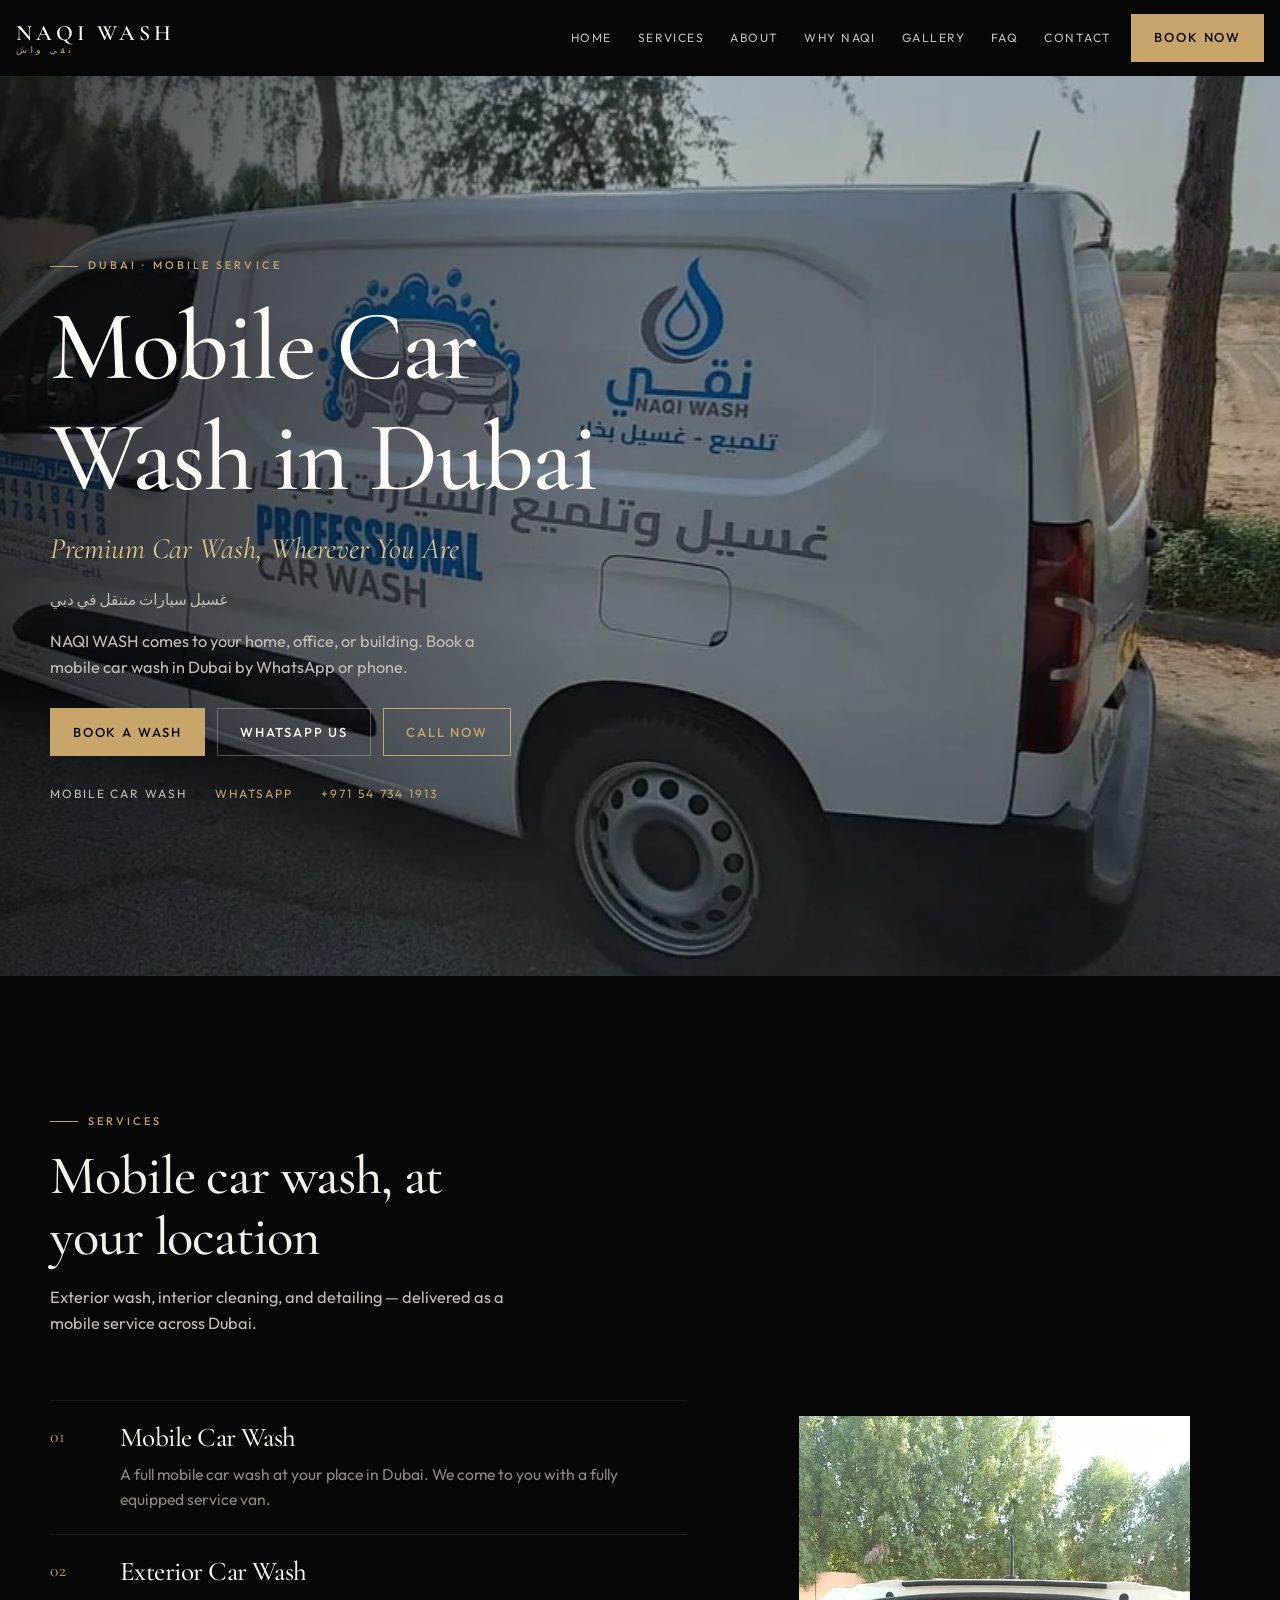
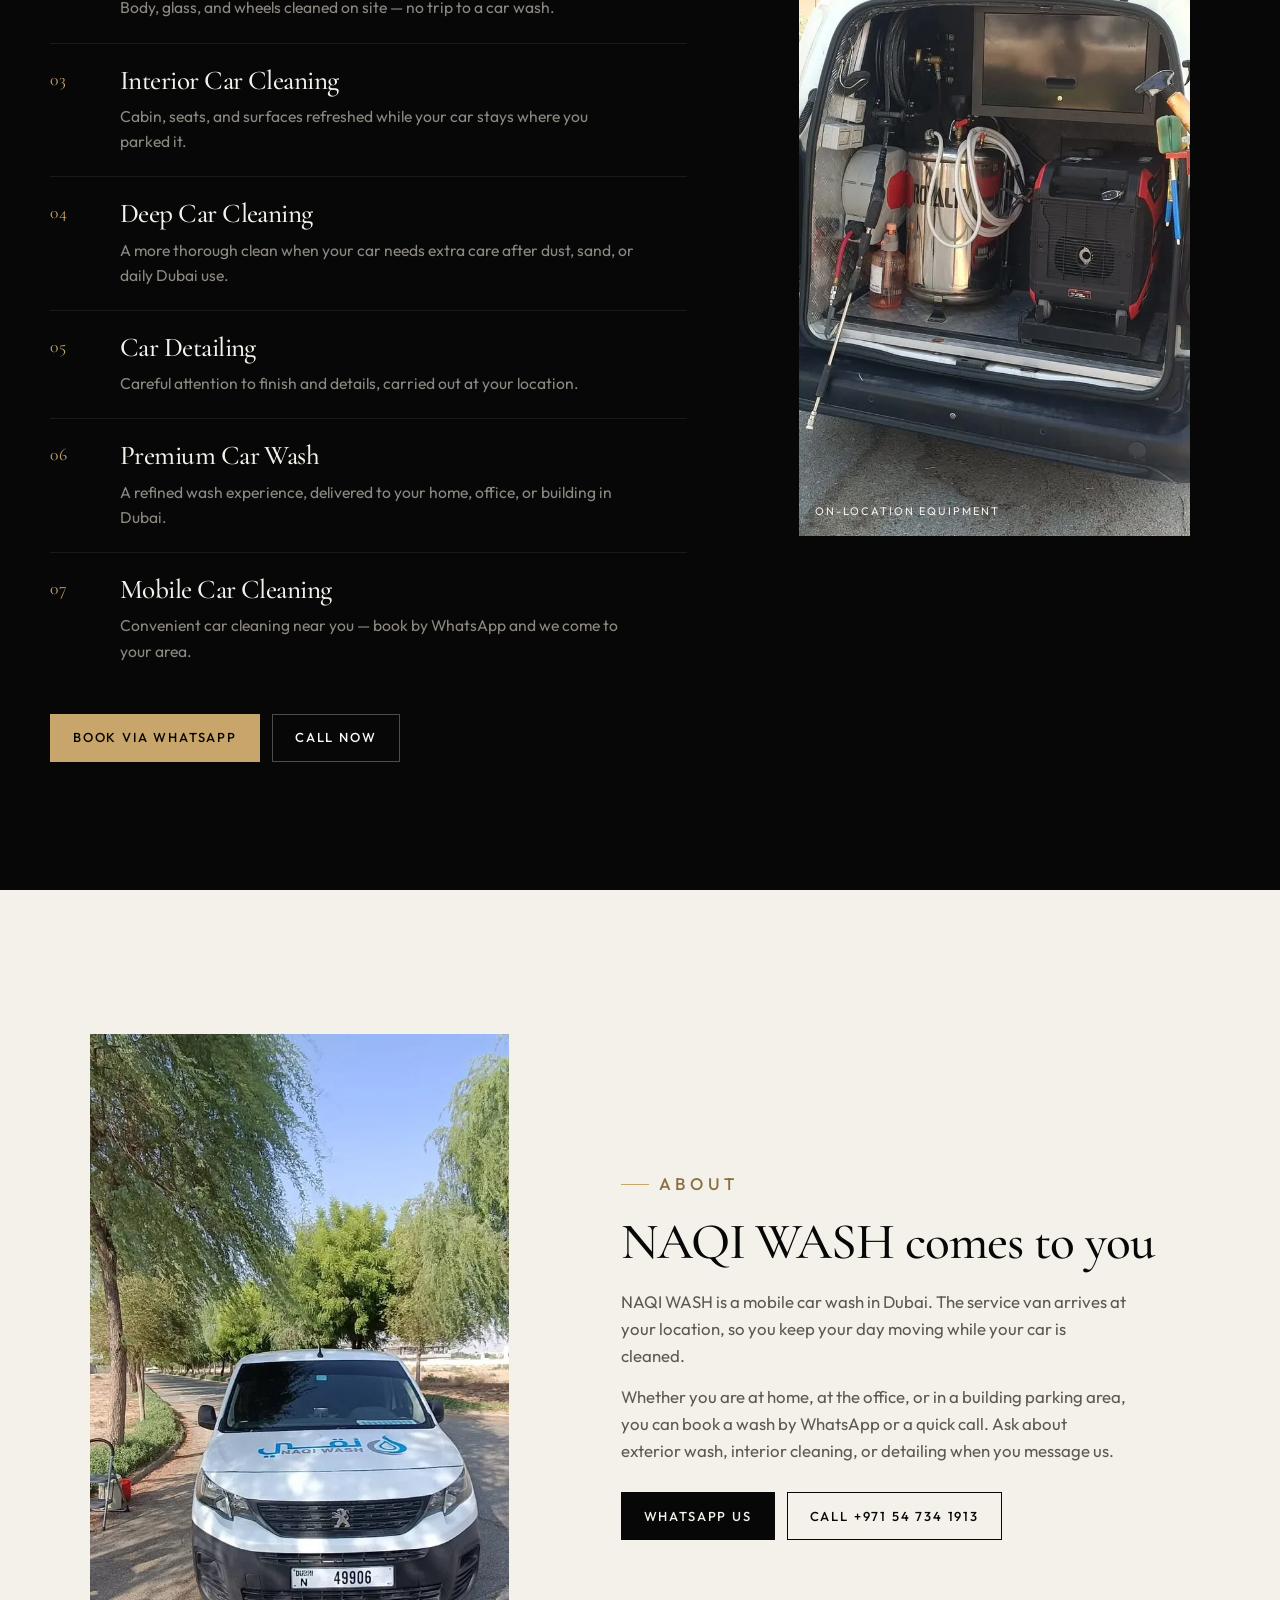
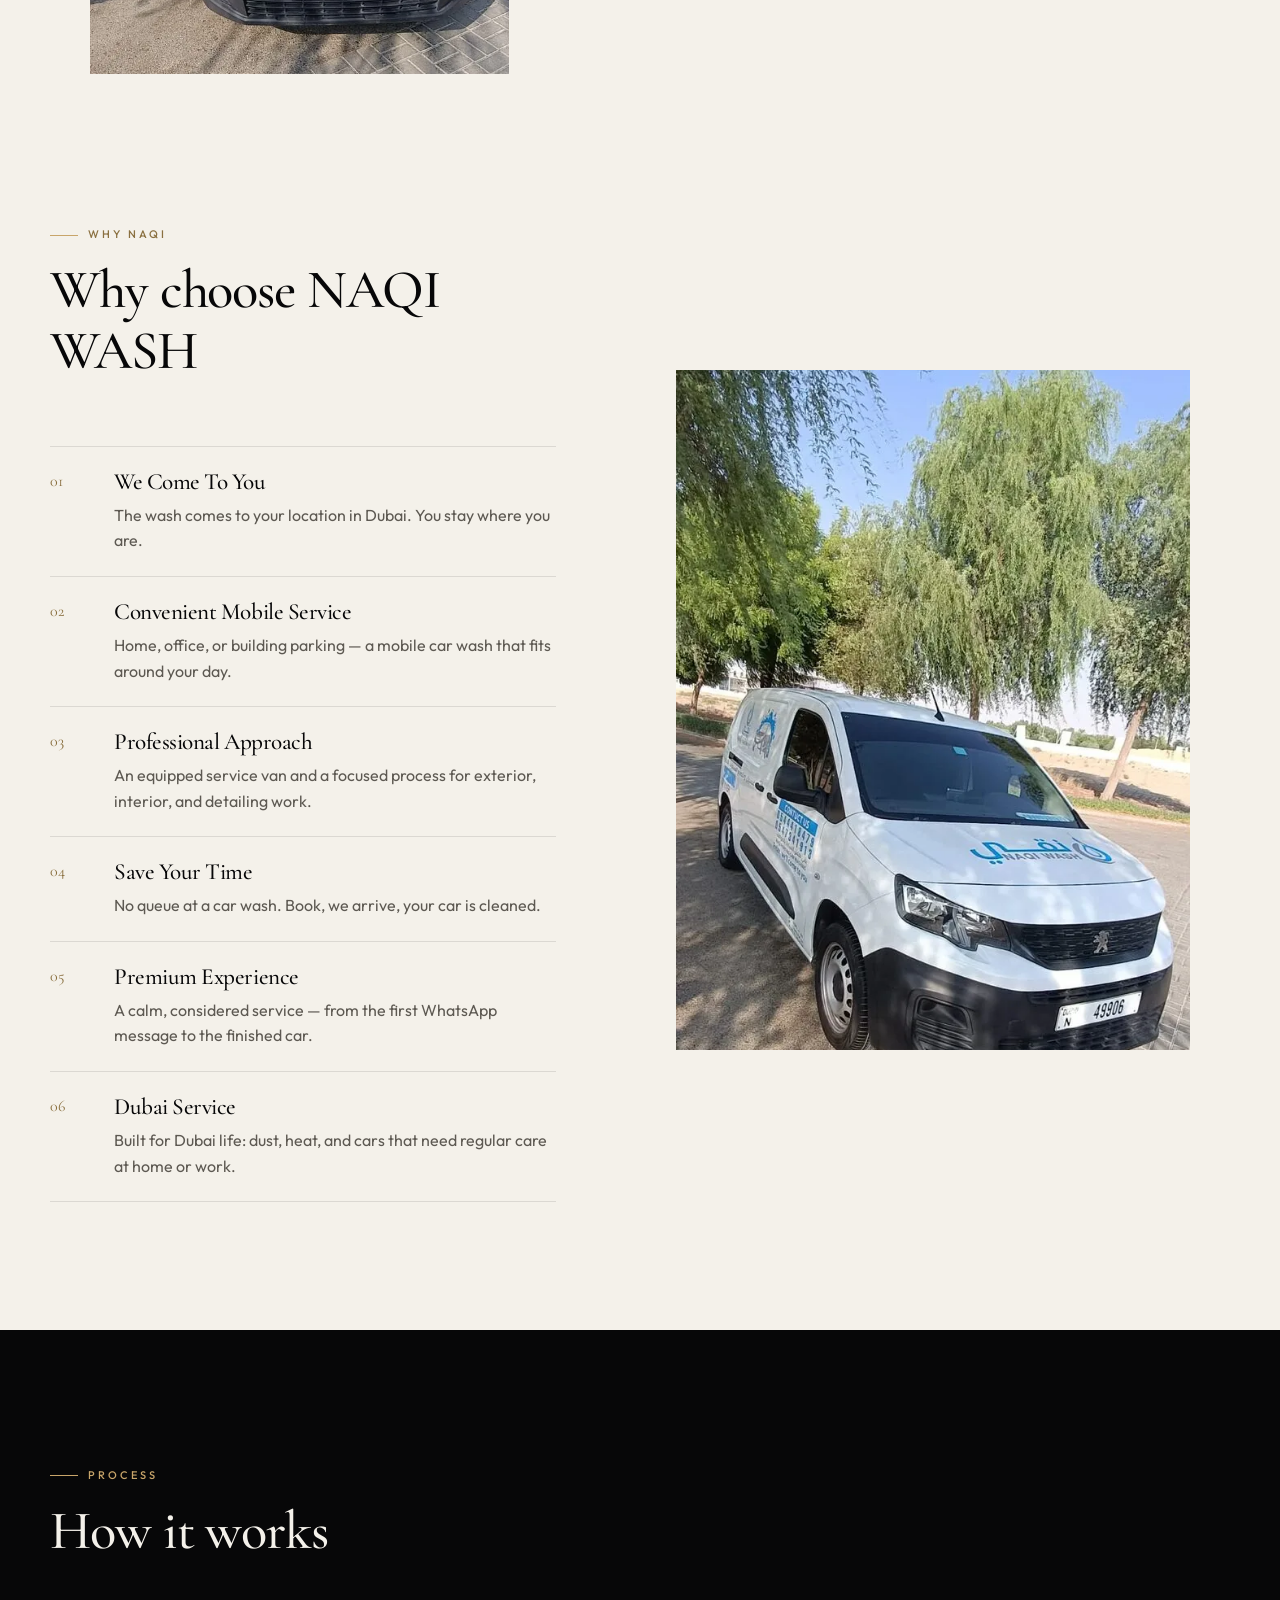
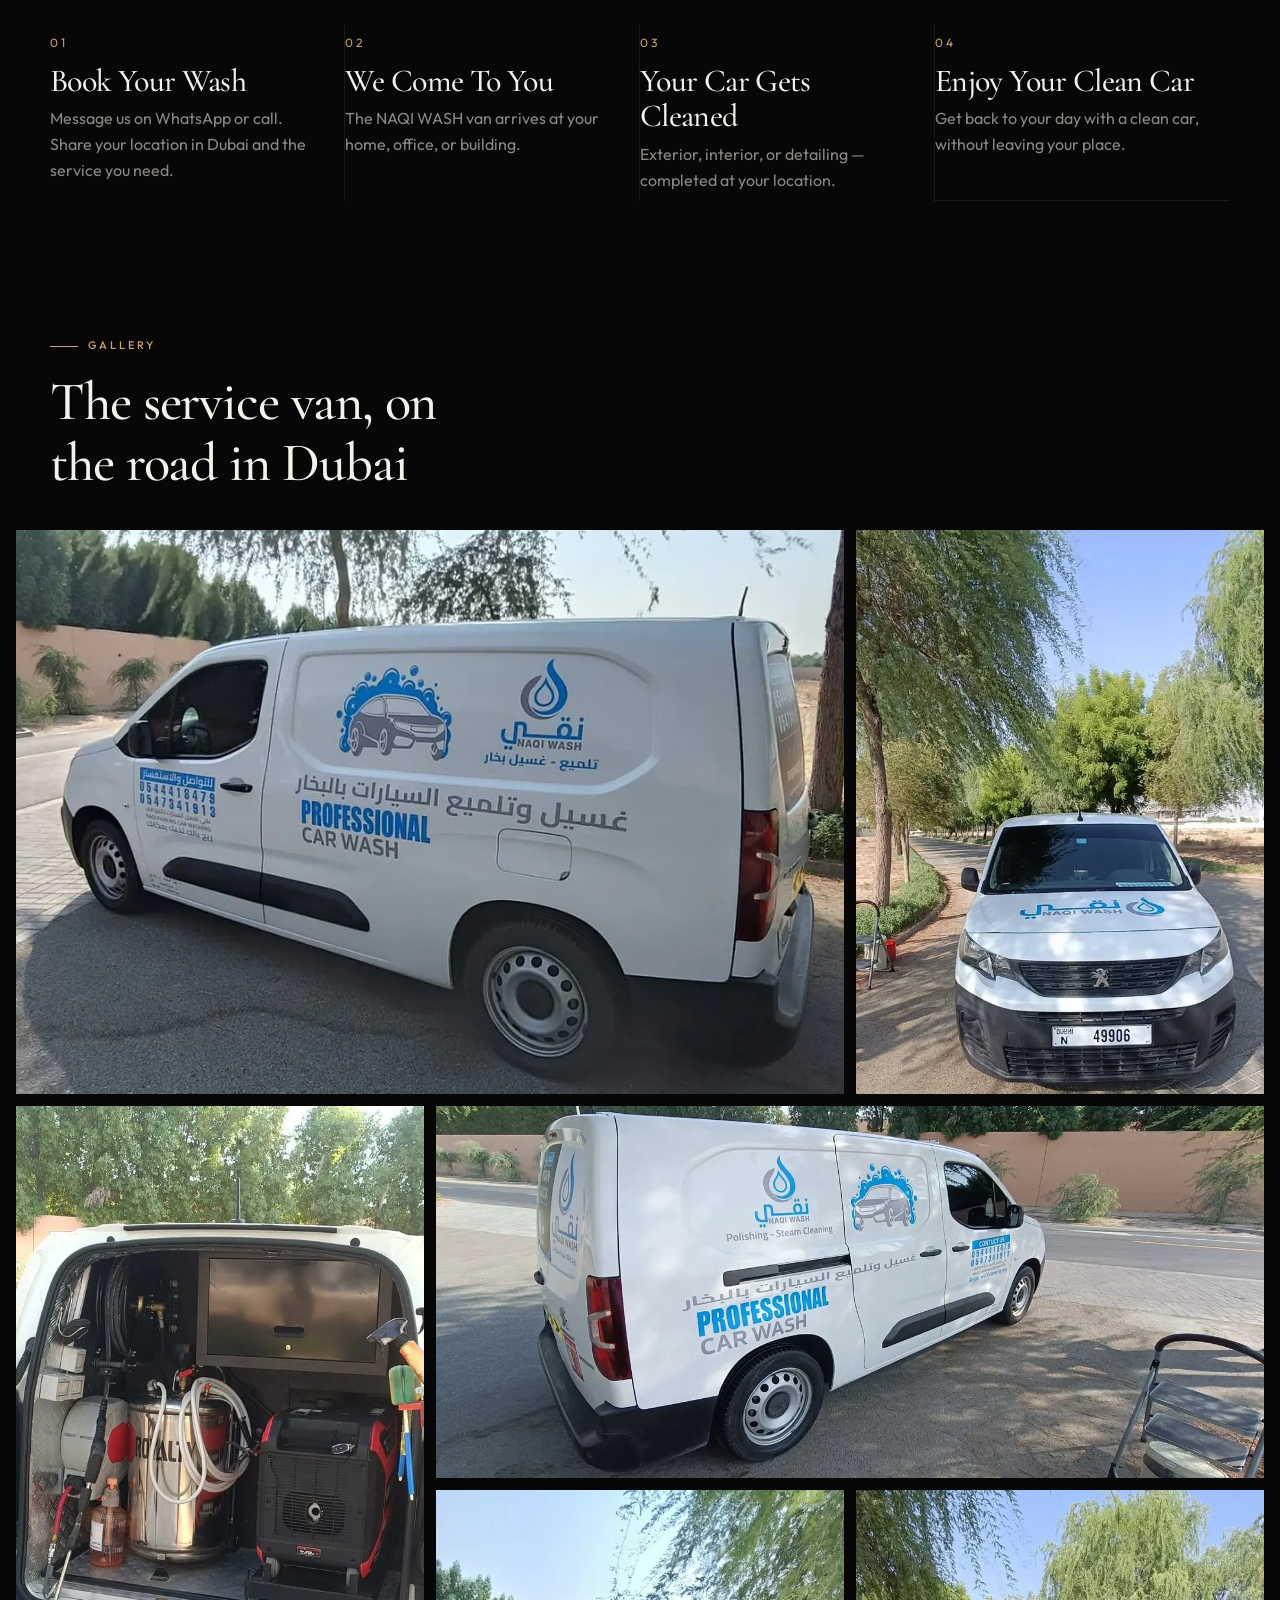
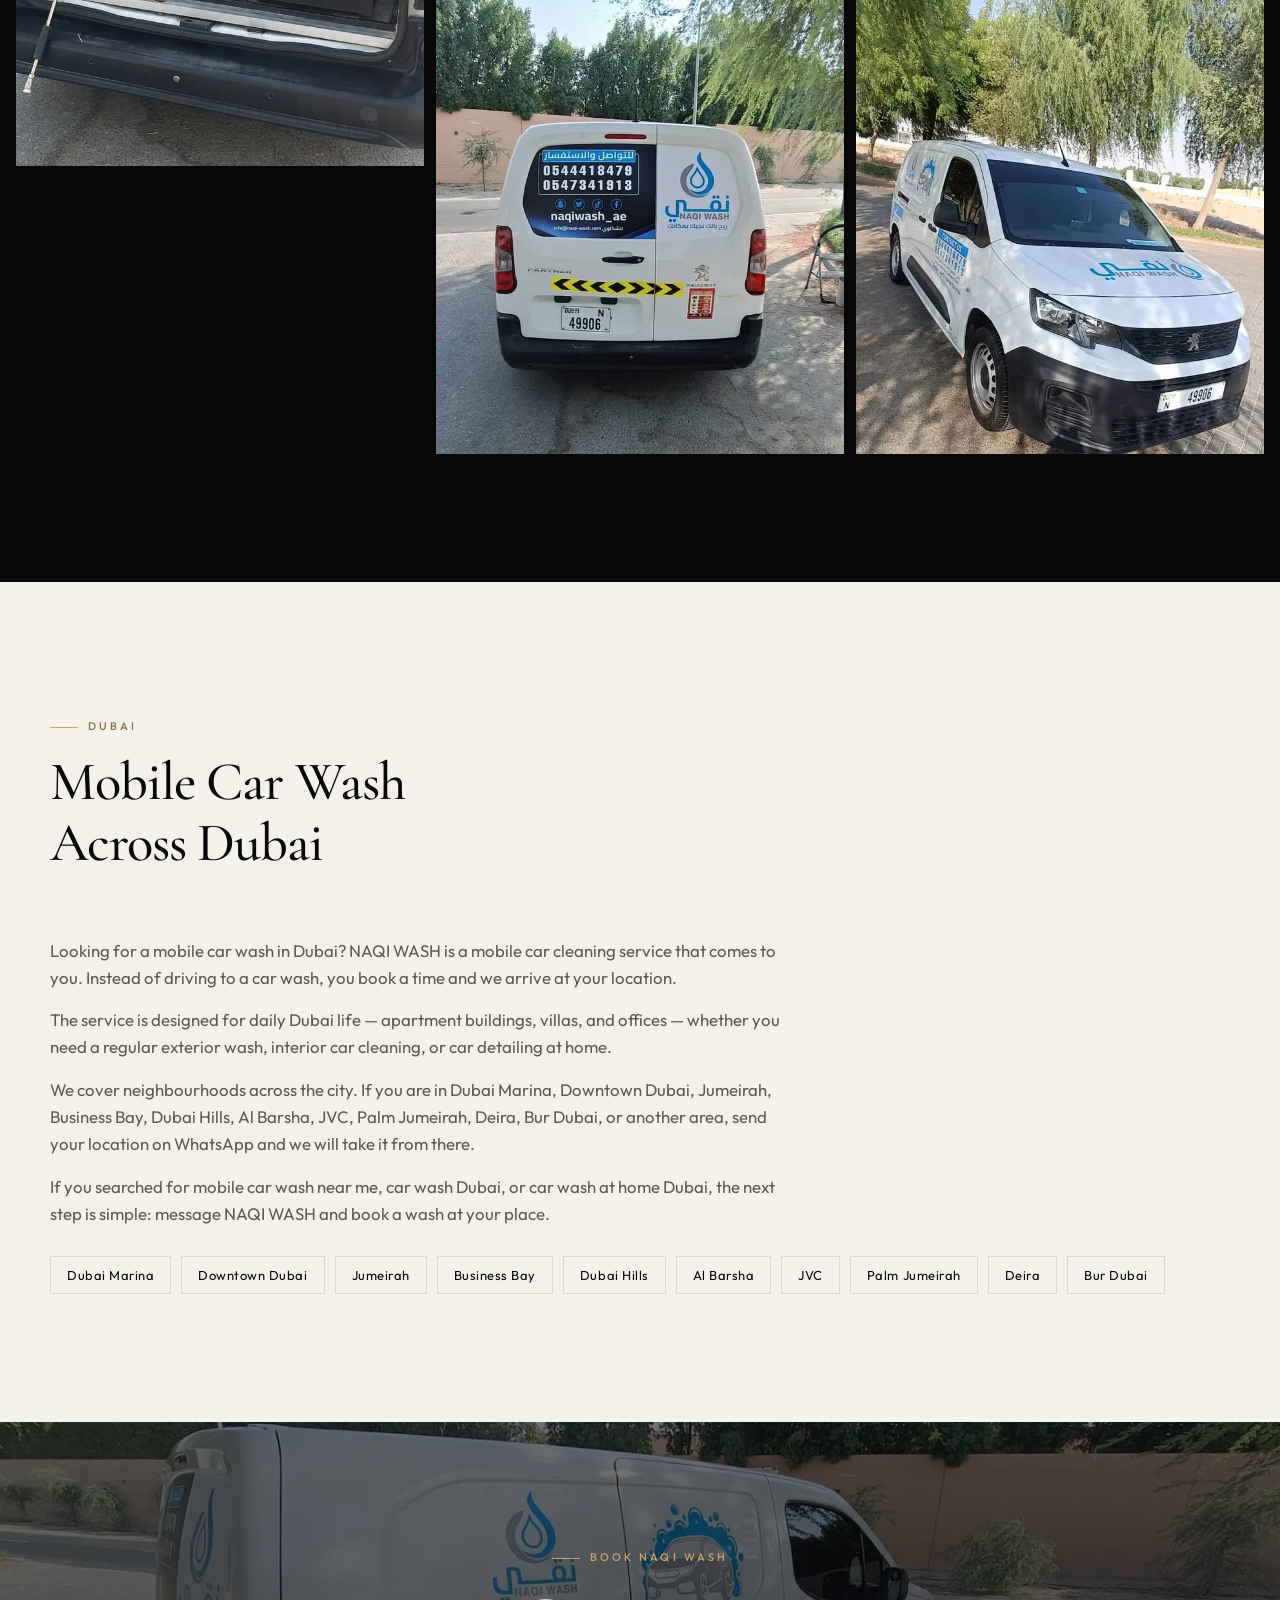
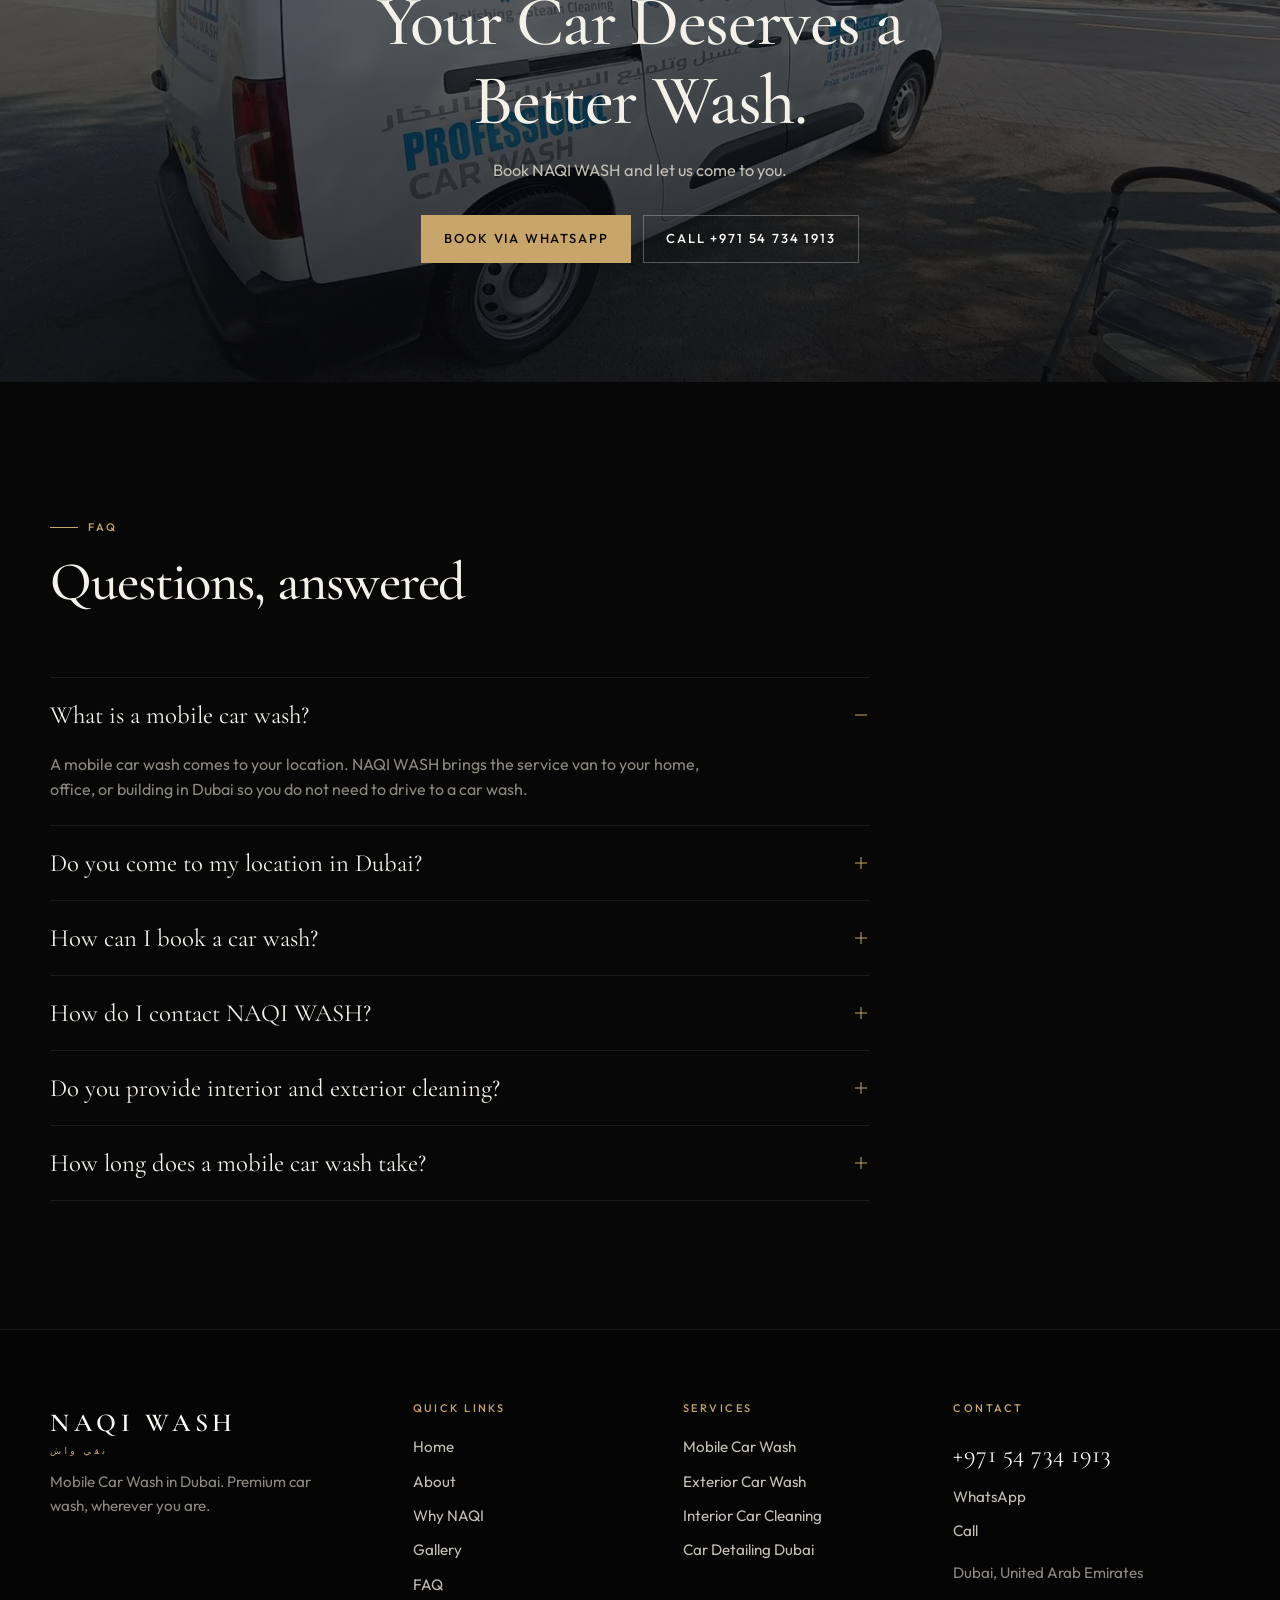
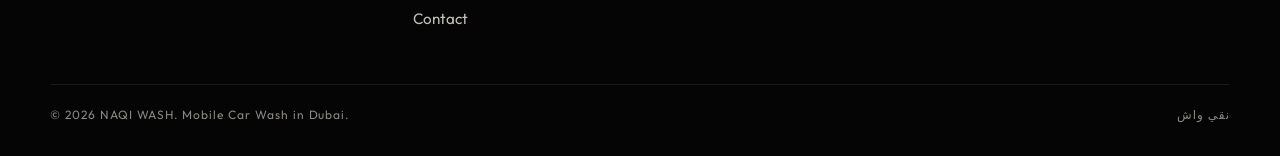
==== commit 4b256eb1: "Polish mobile menu, image crops, and reveal fallbacks Fix the drawer covering page content, keep Ara" ====
--- a/index.html
+++ b/index.html
@@ -228,7 +228,7 @@
         <p class="eyebrow">Dubai · Mobile service</p>
         <h1>Mobile Car Wash in Dubai</h1>
         <p class="hero-sub">Premium Car Wash, Wherever You Are</p>
-        <p class="hero-ar" lang="ar" dir="rtl">غسيل سيارات متنقل في دبي</p>
+        <p class="hero-ar" lang="ar">غسيل سيارات متنقل في دبي</p>
         <p class="lede">NAQI WASH comes to your home, office, or building. Book a mobile car wash in Dubai by WhatsApp or phone.</p>
         <div class="cta-row">
           <a class="btn btn-gold" data-whatsapp href="https://wa.me/971547341913">Book a Wash</a>
@@ -453,7 +453,7 @@
             </picture>
           </button>
           <button class="gallery-item g-7" type="button" data-optional="true" data-src="images/naqi-7.jpg" data-alt="NAQI WASH mobile car wash in Dubai" data-caption="NAQI WASH in Dubai">
-            <img src="images/naqi-7.jpg" width="632" height="1400" alt="NAQI WASH mobile car wash in Dubai" loading="lazy" decoding="async">
+            <img src="images/naqi-7.jpg" width="632" height="1400" alt="NAQI WASH mobile car wash in Dubai" loading="lazy" decoding="async" onerror="this.closest('.gallery-item').hidden=true">
           </button>
         </div>
       </div>
--- a/css/styles.css
+++ b/css/styles.css
@@ -234,7 +234,7 @@
 .header {
   position: sticky;
   top: 0;
-  z-index: 80;
+  z-index: 100;
   height: var(--header-h);
   display: flex;
   align-items: center;
@@ -359,8 +359,8 @@
 .drawer {
   position: fixed;
   inset: 0;
-  z-index: 70;
-  background: rgba(7, 7, 8, 0.96);
+  z-index: 90;
+  background: #070708;
   display: flex;
   flex-direction: column;
   justify-content: center;
@@ -387,6 +387,17 @@
   margin-top: 28px;
 }
 body.nav-open { overflow: hidden; }
+body.nav-open .float-btns,
+body:has(dialog.lightbox[open]) .float-btns {
+  visibility: hidden;
+  pointer-events: none;
+}
+
+.hero,
+.section,
+.booking {
+  scroll-margin-top: 72px;
+}
 
 .hero {
   position: relative;
@@ -405,10 +416,11 @@
 .hero-media img {
   width: 100%;
   height: 100%;
+  max-width: none;
 }
 .hero-media img {
   object-fit: cover;
-  object-position: 62% 50%;
+  object-position: 70% 50%;
   transform: scale(1.04);
   animation: heroZoom 22s var(--ease) forwards;
 }
@@ -432,7 +444,7 @@
 .hero-content {
   position: relative;
   z-index: 2;
-  padding: 0 0 108px;
+  padding: 0 0 120px;
   width: min(1180px, calc(100% - 40px));
   margin-inline: auto;
 }
@@ -453,6 +465,7 @@
 }
 
 .hero-ar {
+  display: inline-block;
   font-size: 0.95rem;
   color: var(--gray-300);
   margin-bottom: 16px;
@@ -494,12 +507,17 @@
   min-height: 420px;
   overflow: hidden;
 }
+.about-visual picture,
 .about-visual img {
+  position: absolute;
+  inset: 0;
   width: 100%;
   height: 100%;
+  max-width: none;
+}
+.about-visual img {
   object-fit: cover;
   object-position: center 18%;
-  min-height: 420px;
 }
 .about-copy h2 { font-size: clamp(2rem, 4vw, 3.2rem); margin-bottom: 18px; }
 .about-copy p + p { margin-top: 14px; }
@@ -512,7 +530,6 @@
     align-items: center;
   }
   .about-visual { min-height: 640px; }
-  .about-visual img { min-height: 640px; }
 }
 
 .services-layout {
@@ -548,12 +565,17 @@
   min-height: 360px;
   overflow: hidden;
 }
+.services-aside picture,
 .services-aside img {
+  position: absolute;
+  inset: 0;
   width: 100%;
   height: 100%;
+  max-width: none;
+}
+.services-aside img {
   object-fit: cover;
-  object-position: center;
-  min-height: 360px;
+  object-position: center 42%;
 }
 .services-aside figcaption {
   position: absolute;
@@ -576,7 +598,6 @@
     top: 88px;
     min-height: 720px;
   }
-  .services-aside img { min-height: 720px; }
 }
 
 .why-grid {
@@ -584,13 +605,19 @@
   gap: 40px;
 }
 .why-visual {
+  position: relative;
   min-height: 420px;
   overflow: hidden;
 }
+.why-visual picture,
 .why-visual img {
+  position: absolute;
+  inset: 0;
   width: 100%;
   height: 100%;
-  min-height: 420px;
+  max-width: none;
+}
+.why-visual img {
   object-fit: cover;
   object-position: center 20%;
 }
@@ -613,8 +640,7 @@
     gap: 80px;
     align-items: center;
   }
-  .why-visual,
-  .why-visual img { min-height: 680px; }
+  .why-visual { min-height: 680px; }
 }
 
 .steps {
@@ -677,6 +703,10 @@
   object-fit: cover;
   transition: transform 0.8s var(--ease);
 }
+.g-2 img,
+.g-5 img,
+.g-6 img { object-position: center 22%; }
+.g-3 img { object-position: center 48%; }
 .gallery-item:hover img { transform: scale(1.05); }
 .gallery-item[hidden] { display: none !important; }
 
@@ -751,11 +781,13 @@
   overflow: hidden;
 }
 .booking-media,
+.booking-media picture,
 .booking-media img {
   position: absolute;
   inset: 0;
   width: 100%;
   height: 100%;
+  max-width: none;
 }
 .booking-media img {
   object-fit: cover;
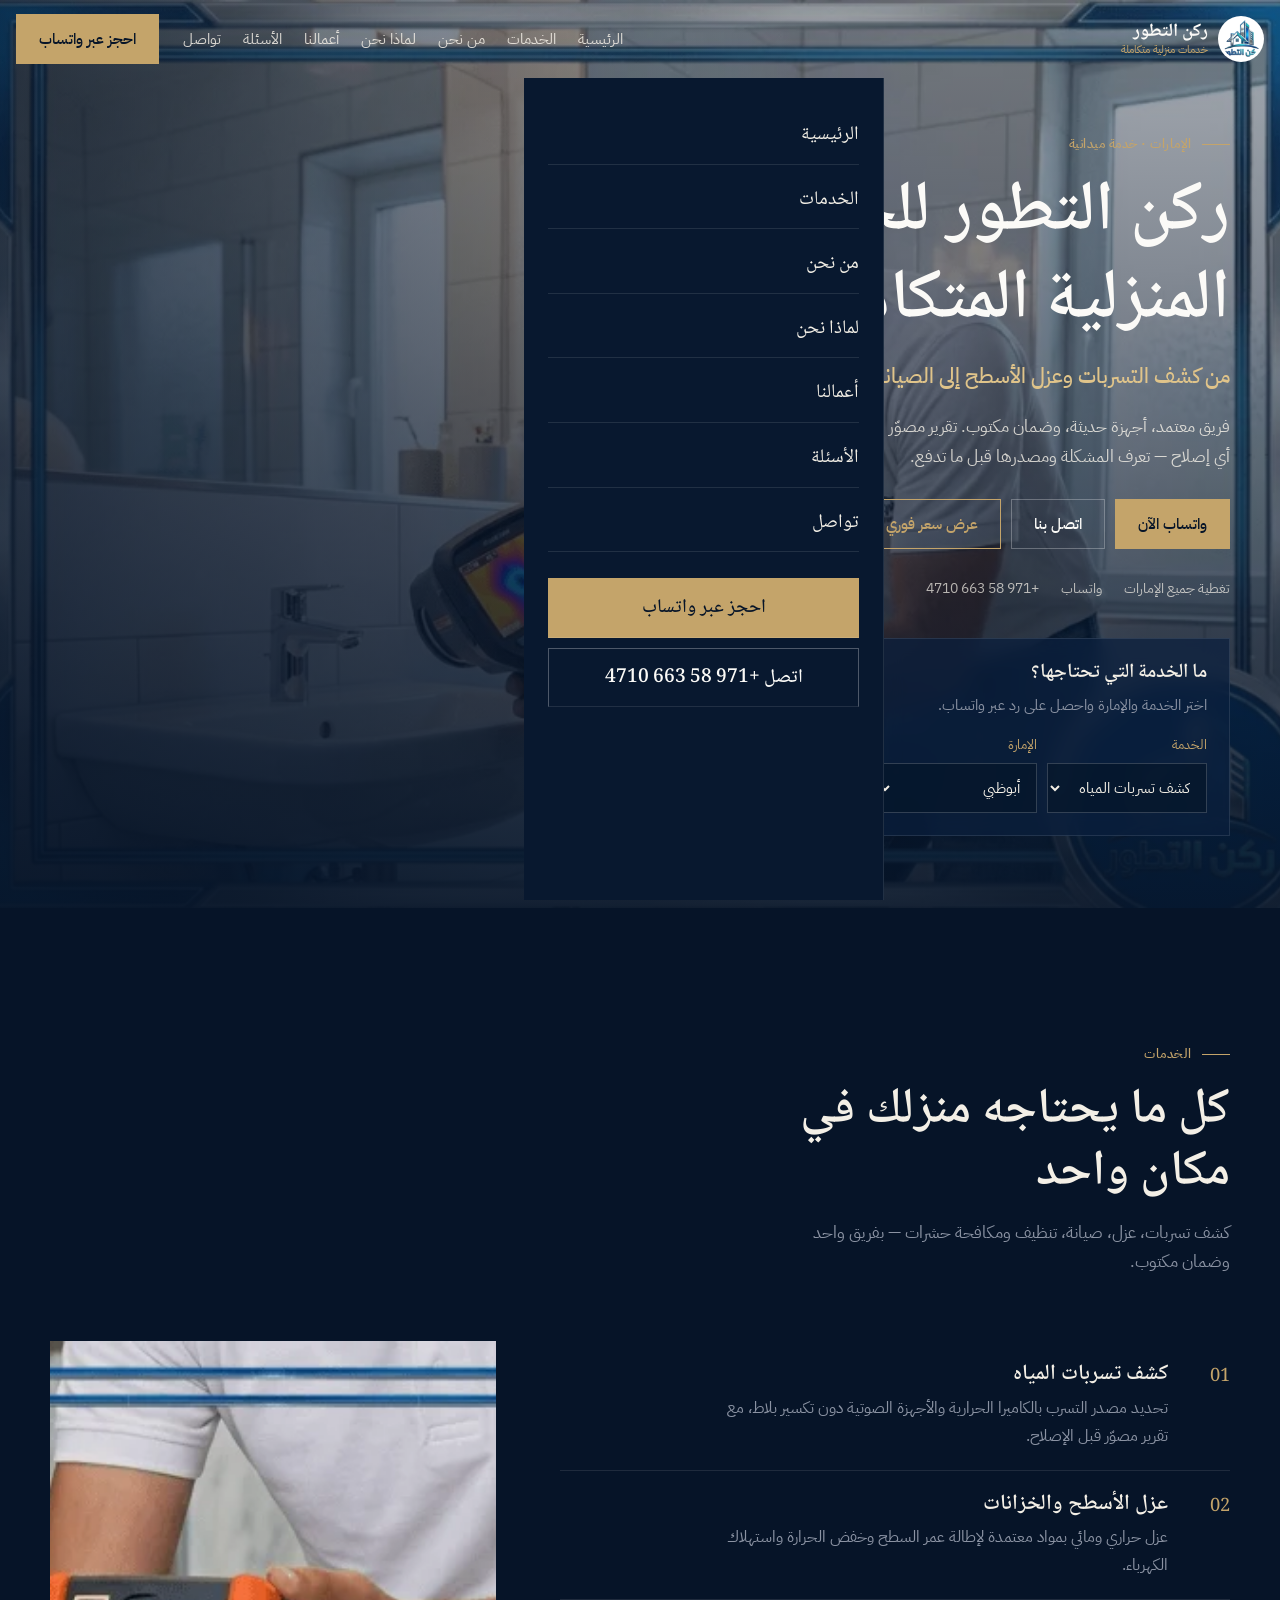
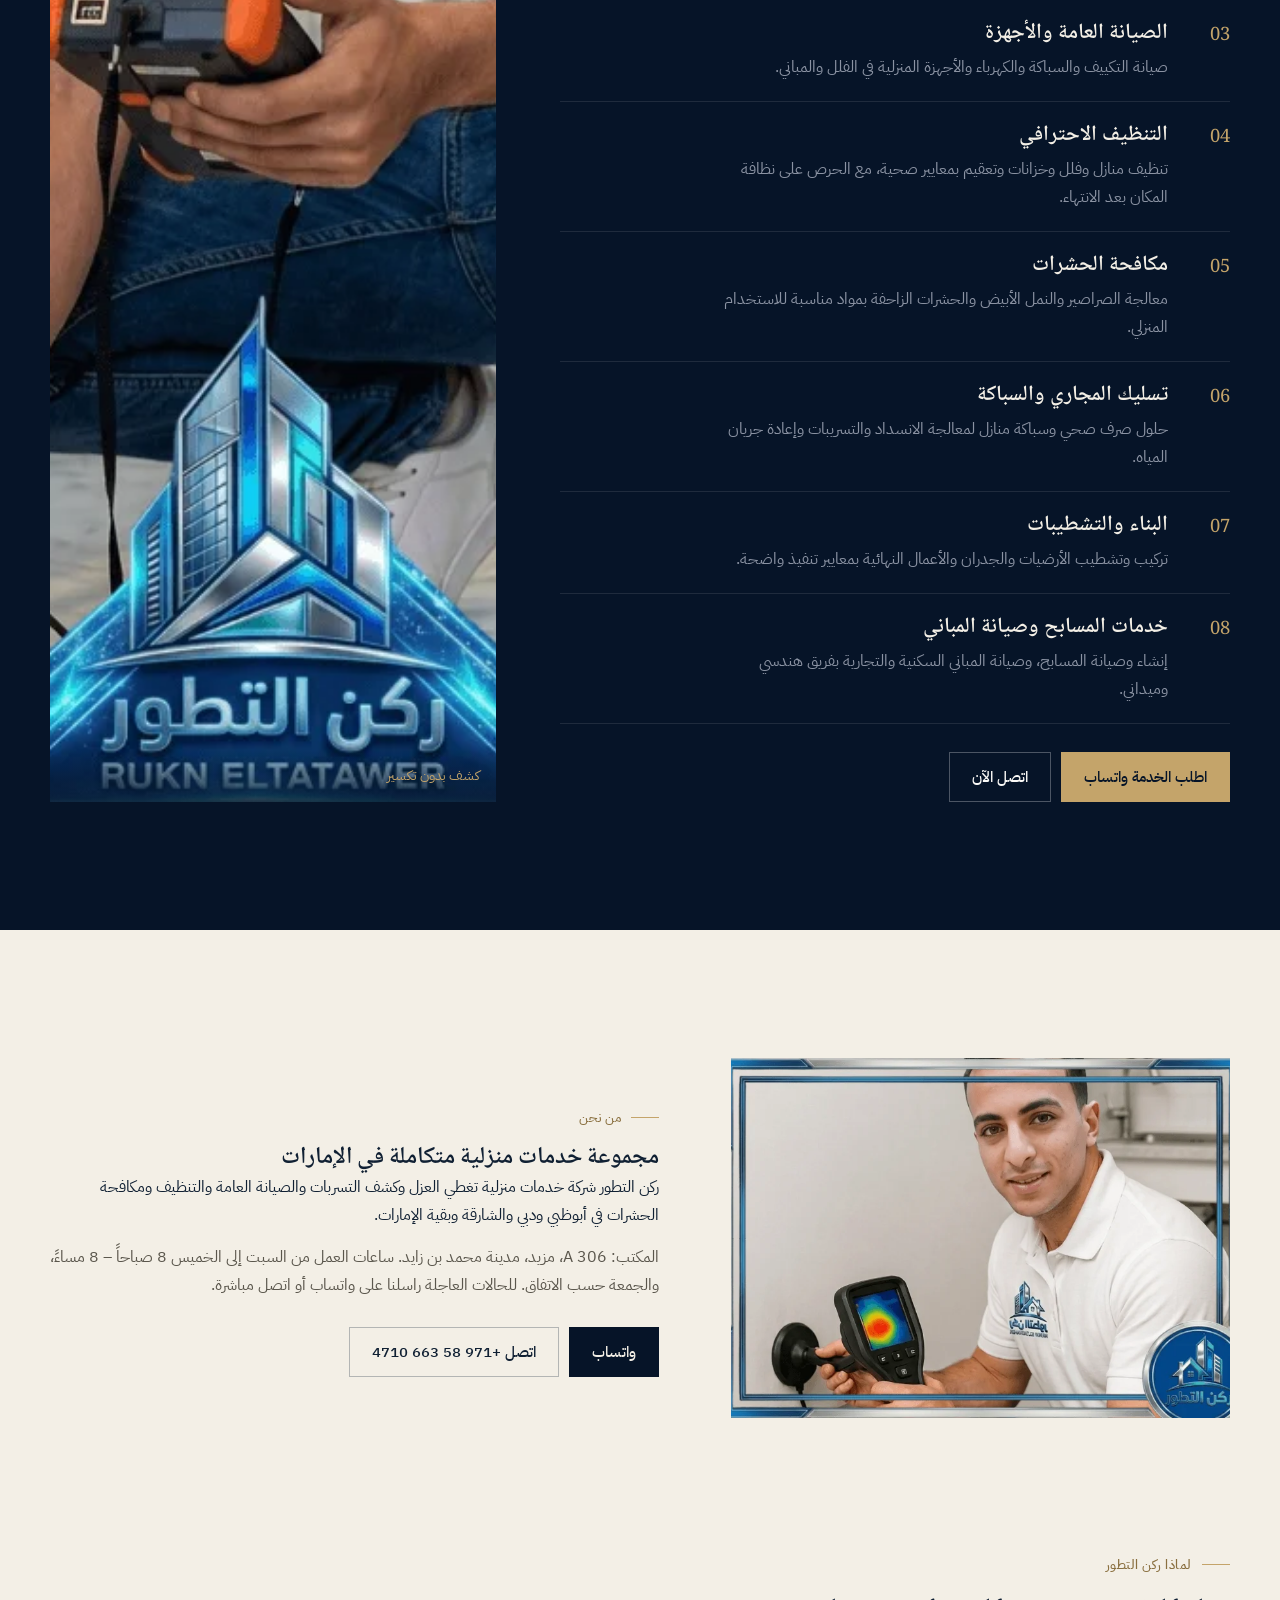
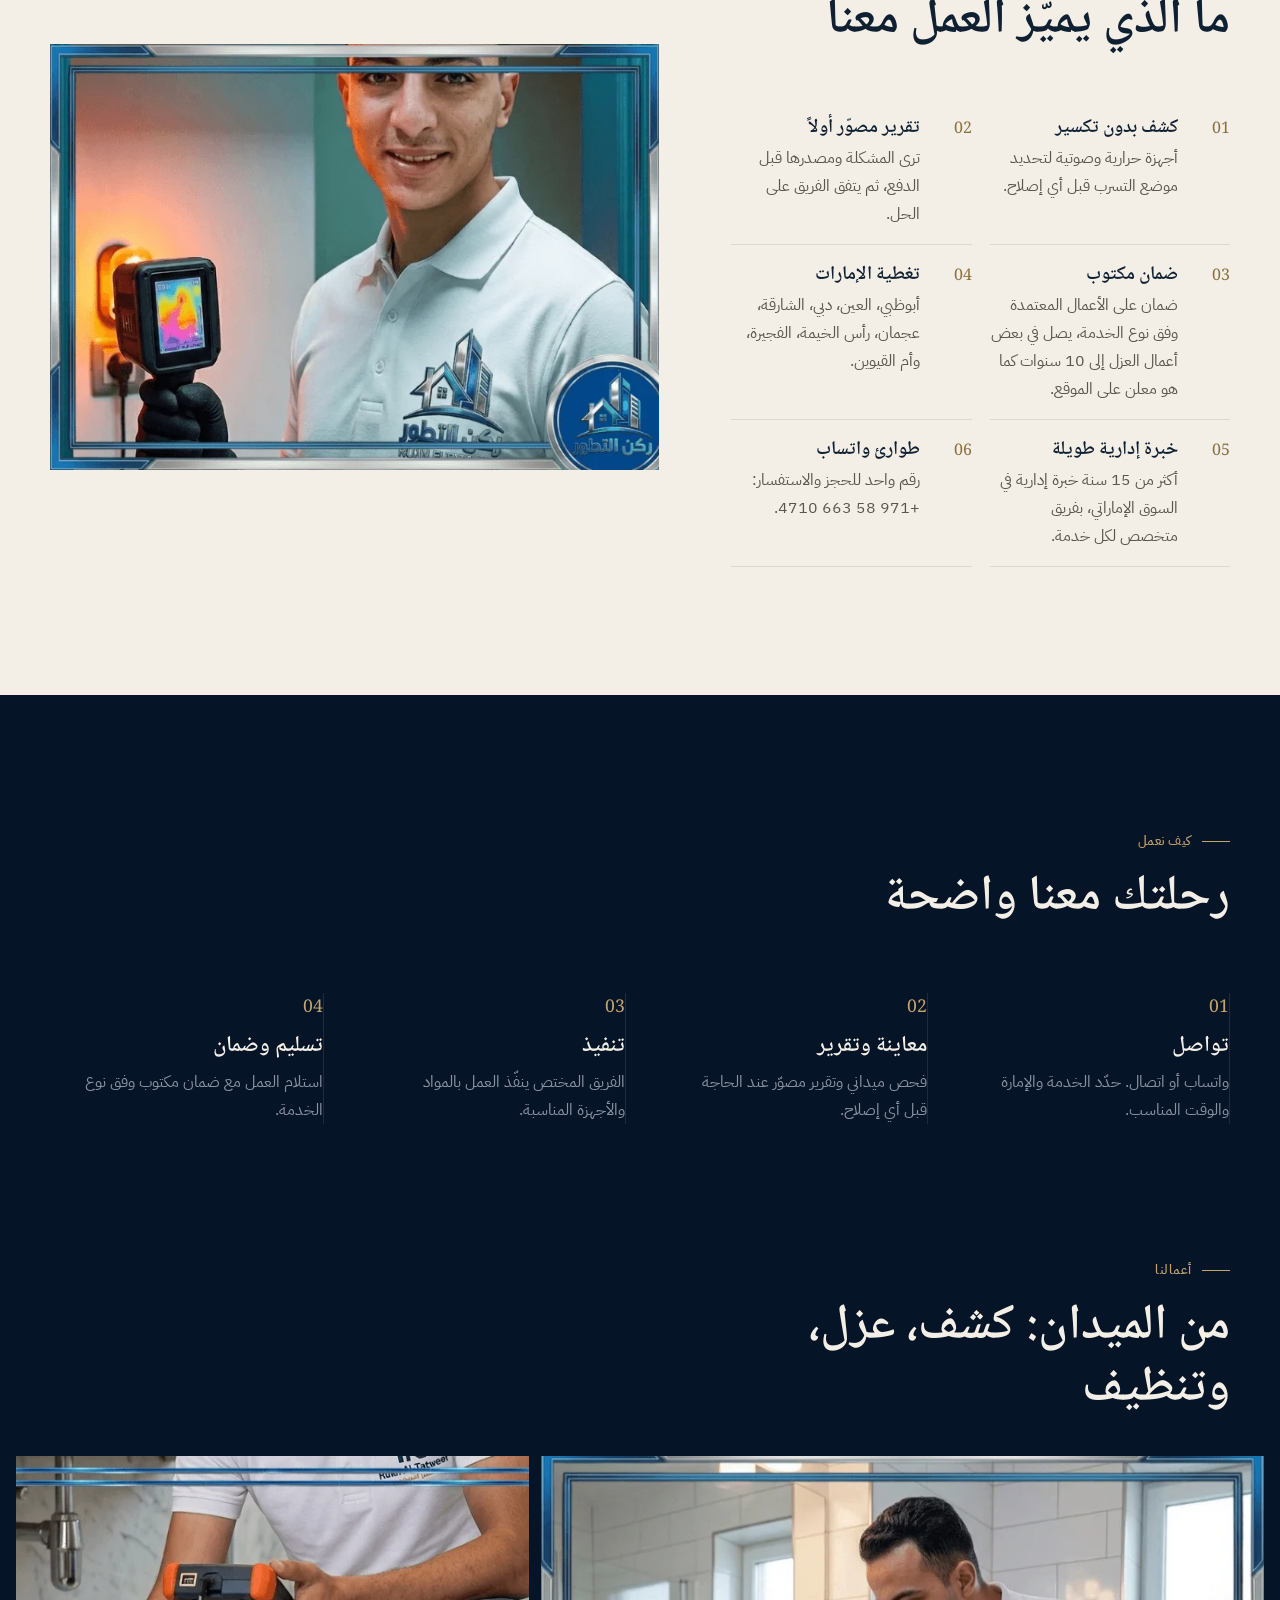
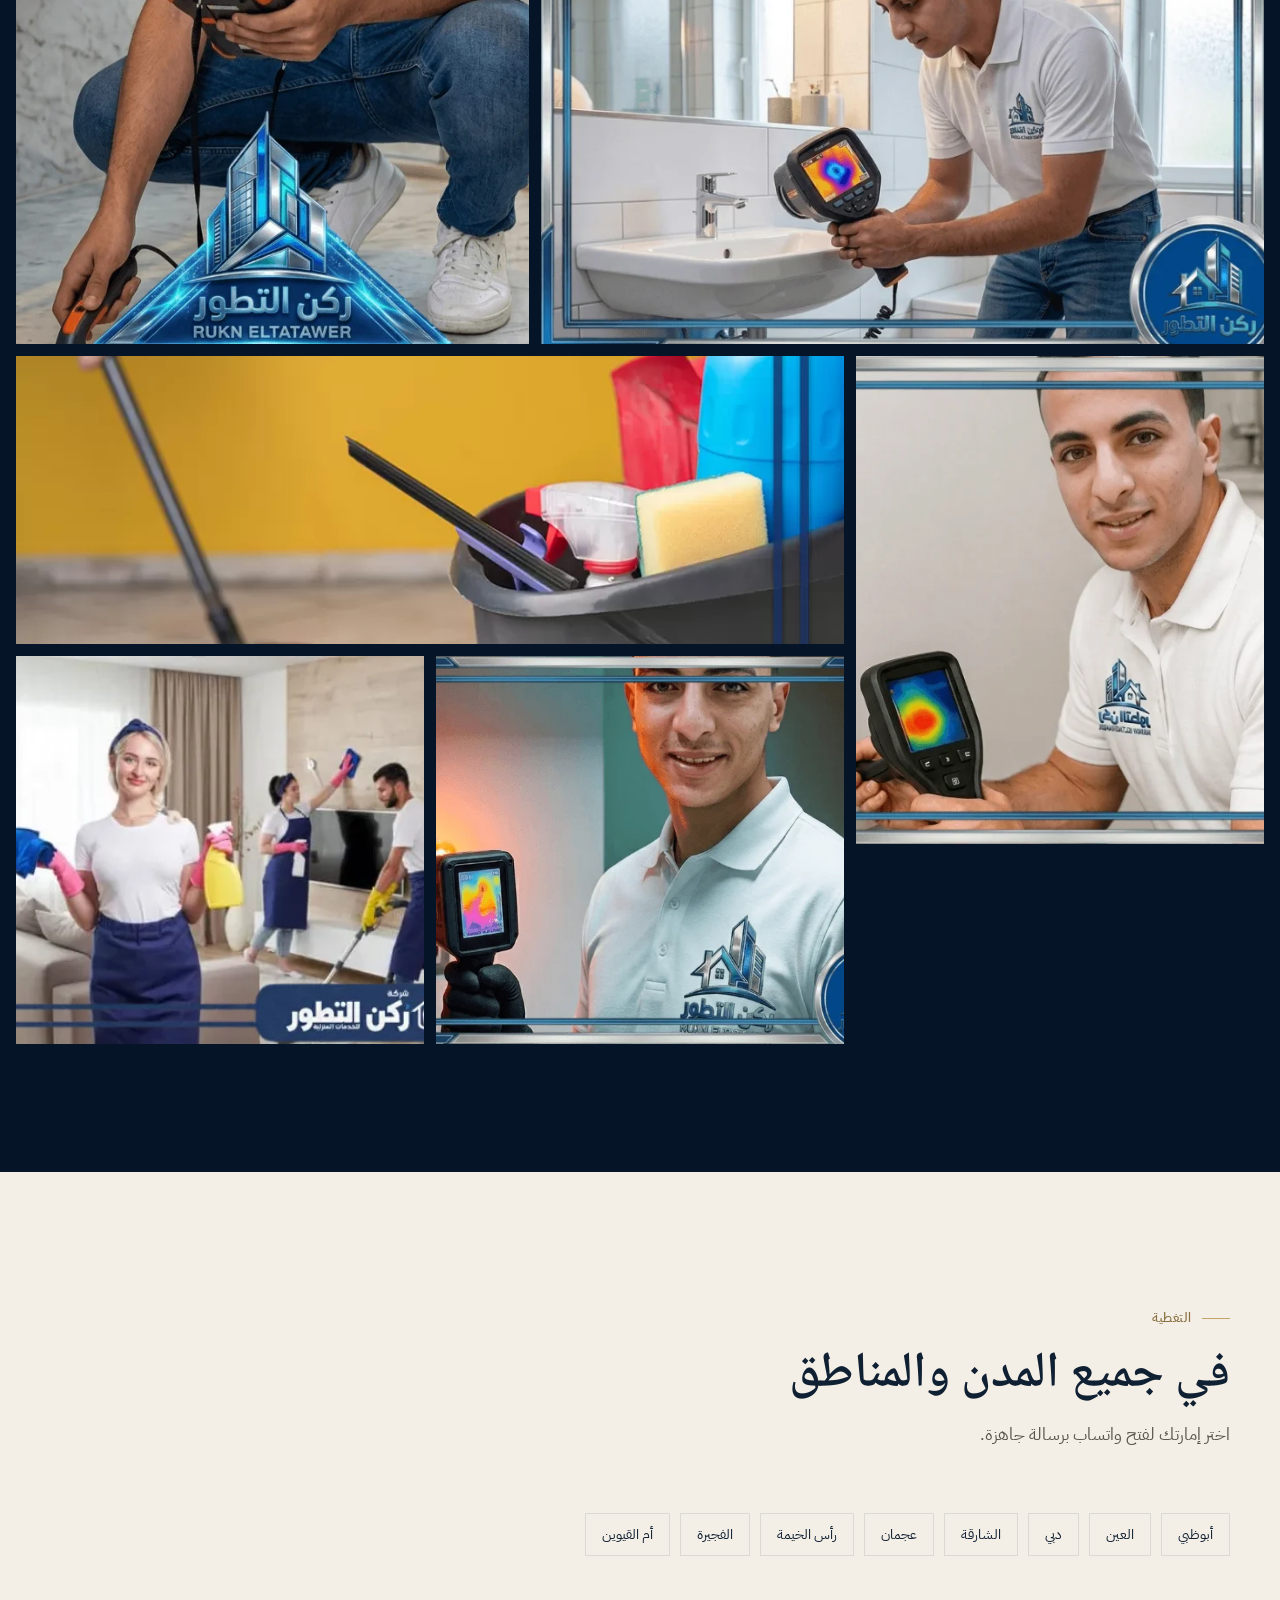
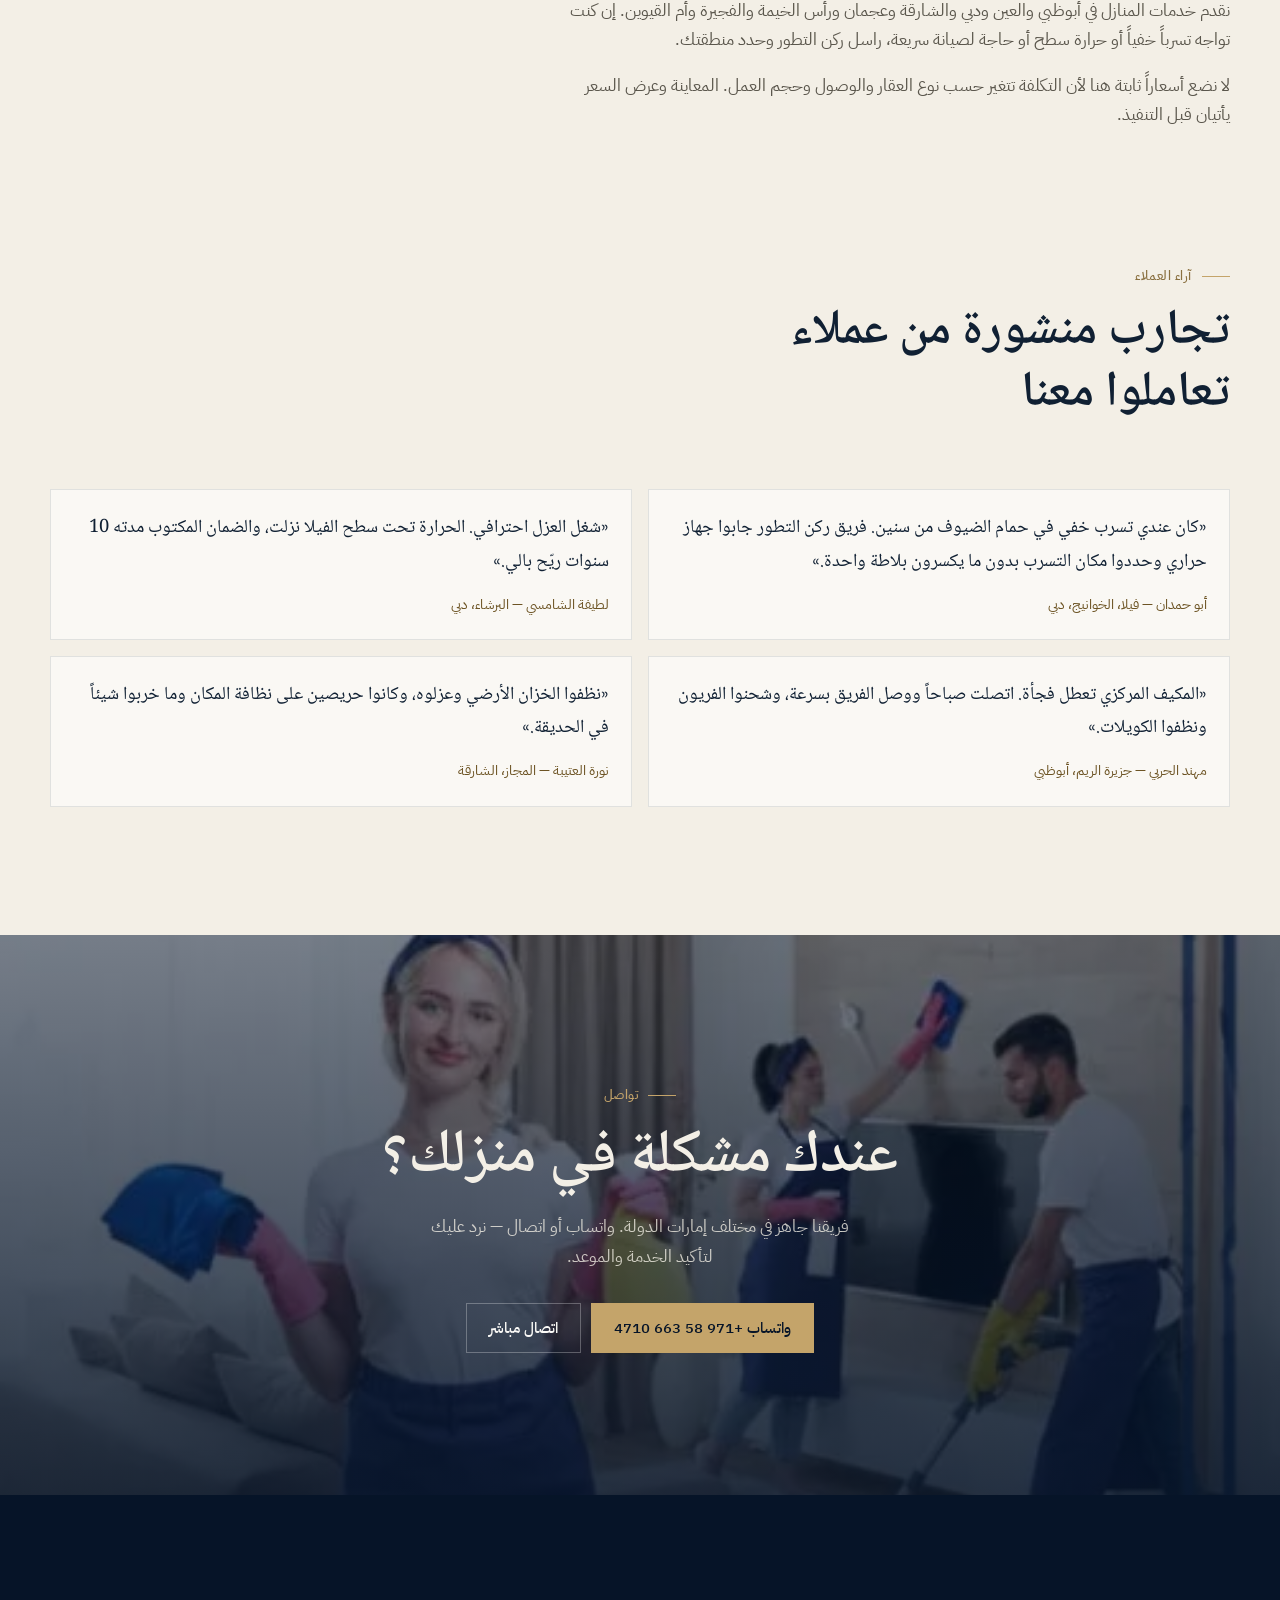
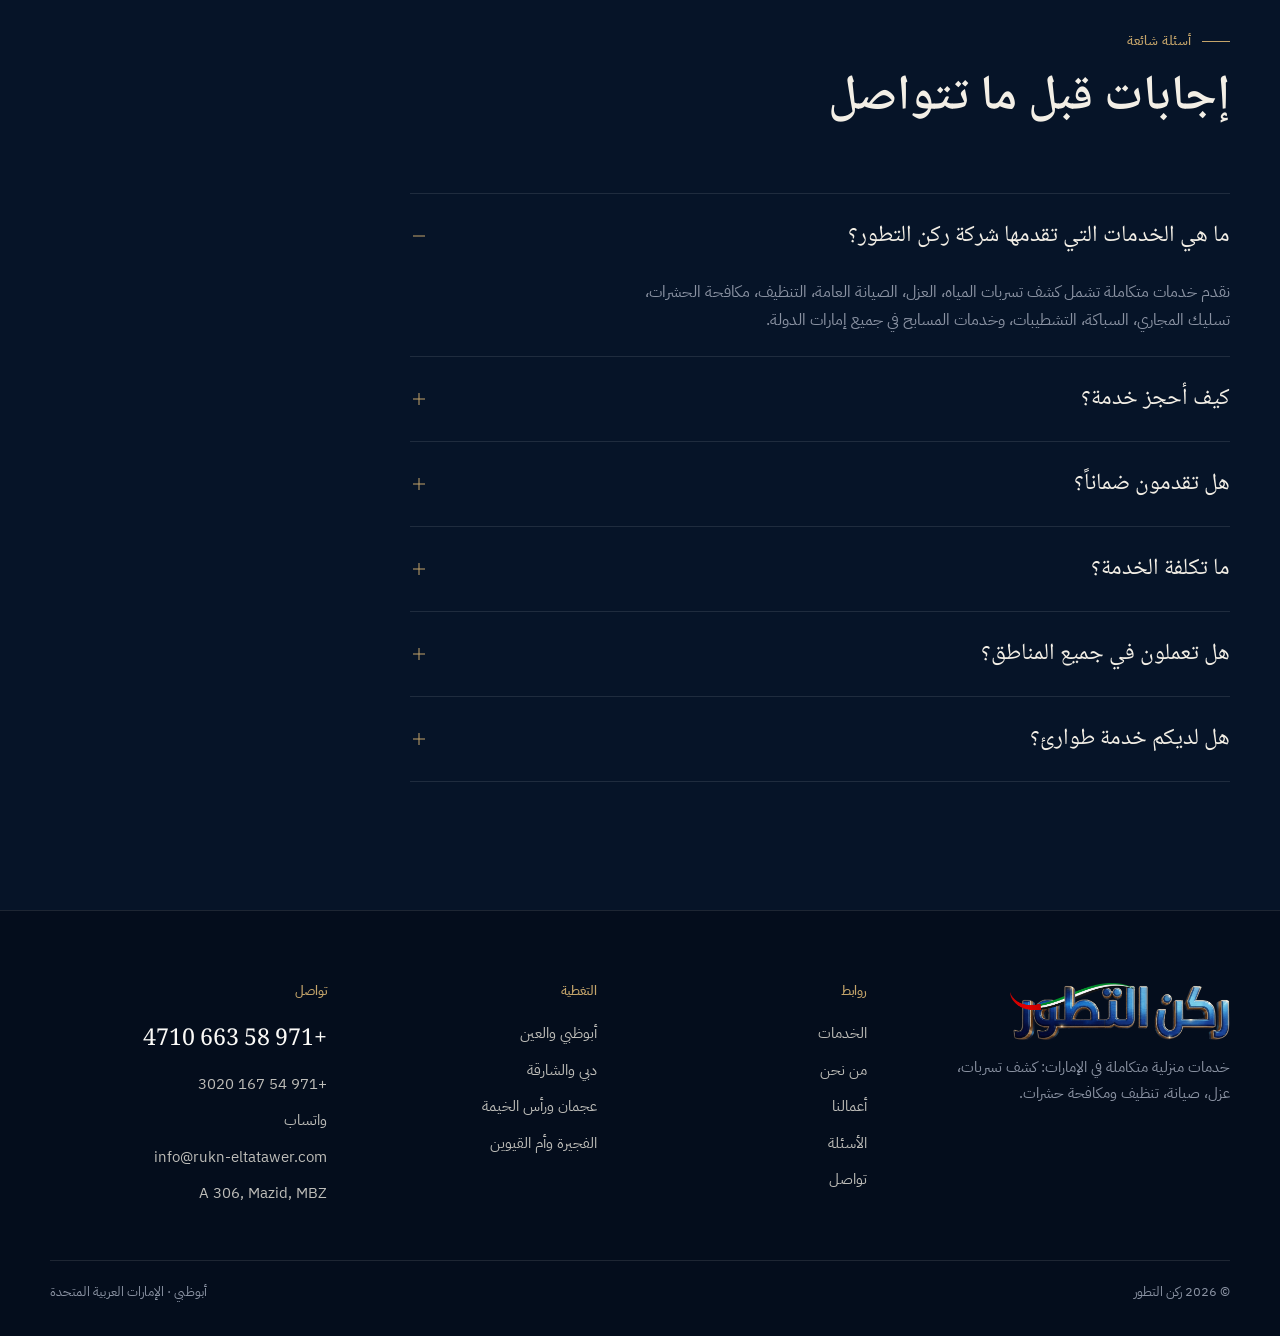
==== commit d0d9695f: "Build a luxury conversion site for Rukn El Tatawer Static RTL Arabic landing page with official bran" ====
--- a/index.html
+++ b/index.html
@@ -1,43 +1,46 @@
 <!DOCTYPE html>
-<html lang="en">
+<html lang="ar" dir="rtl">
 <head>
   <meta charset="utf-8">
   <meta name="viewport" content="width=device-width, initial-scale=1, viewport-fit=cover">
-  <title>Mobile Car Wash in Dubai | NAQI WASH</title>
-  <meta name="description" content="NAQI WASH is a mobile car wash in Dubai. Book a premium car wash, interior cleaning, or car detailing at your location via WhatsApp or call +971 54 734 1913.">
-  <meta name="keywords" content="Mobile Car Wash Dubai, Mobile Car Wash in Dubai, Car Wash Dubai, Mobile Car Cleaning Dubai, Car Detailing Dubai, Car Wash at Home Dubai, Mobile Car Wash Near Me, Car Cleaning Dubai">
-  <link rel="canonical" href="https://naqi-wash.atwebpages.com/">
-  <link rel="alternate" hreflang="en" href="https://naqi-wash.atwebpages.com/">
-  <link rel="alternate" hreflang="x-default" href="https://naqi-wash.atwebpages.com/">
+  <title>شركة ركن التطور | صيانة عامة وكشف تسربات المياه والعزل في الإمارات</title>
+  <meta name="description" content="شركة ركن التطور للصيانة العامة والخدمات المتكاملة في الإمارات، متخصصة في كشف تسربات المياه، العزل، صيانة المباني والمكيفات، والتنظيف. خدمة على مدار الساعة. اتصل +971 58 663 4710 أو واتساب.">
+  <meta name="keywords" content="ركن التطور, كشف تسربات المياه, عزل أسطح, صيانة عامة, تنظيف, مكافحة حشرات, سباكة, الإمارات, دبي, أبوظبي, الشارقة">
+  <link rel="canonical" href="https://www.rukn-eltatawer.com/">
+  <link rel="alternate" hreflang="ar" href="https://www.rukn-eltatawer.com/">
+  <link rel="alternate" hreflang="x-default" href="https://www.rukn-eltatawer.com/">
   <meta name="robots" content="index, follow">
-  <meta name="author" content="NAQI WASH">
-  <meta name="geo.region" content="AE-DU">
-  <meta name="geo.placename" content="Dubai">
-  <meta name="theme-color" content="#070708">
+  <meta name="author" content="ركن التطور">
+  <meta name="geo.region" content="AE">
+  <meta name="geo.placename" content="Abu Dhabi">
+  <meta name="theme-color" content="#014098">
   <meta name="format-detection" content="telephone=yes">
+  <meta name="apple-mobile-web-app-title" content="ركن التطور">
+  <meta name="application-name" content="ركن التطور">
 
   <meta property="og:type" content="website">
-  <meta property="og:site_name" content="NAQI WASH">
-  <meta property="og:locale" content="en_AE">
-  <meta property="og:url" content="https://naqi-wash.atwebpages.com/">
-  <meta property="og:title" content="Mobile Car Wash in Dubai | NAQI WASH">
-  <meta property="og:description" content="Premium mobile car wash in Dubai. We come to you. Book via WhatsApp or call +971 54 734 1913.">
-  <meta property="og:image" content="https://naqi-wash.atwebpages.com/images/naqi-2.jpg">
-  <meta property="og:image:alt" content="NAQI WASH mobile car wash van in Dubai">
+  <meta property="og:site_name" content="شركة ركن التطور للخدمات المتكاملة">
+  <meta property="og:locale" content="ar_AE">
+  <meta property="og:url" content="https://www.rukn-eltatawer.com/">
+  <meta property="og:title" content="شركة ركن التطور – صيانة عامة وخدمات متكاملة في الإمارات">
+  <meta property="og:description" content="كشف تسربات، عزل، صيانة، تنظيف ومكافحة حشرات في جميع إمارات الدولة. تواصل عبر واتساب أو الاتصال.">
+  <meta property="og:image" content="https://www.rukn-eltatawer.com/images/hero.jpg">
+  <meta property="og:image:alt" content="فني ركن التطور يكشف تسرب مياه بالكاميرا الحرارية">
 
   <meta name="twitter:card" content="summary_large_image">
-  <meta name="twitter:title" content="Mobile Car Wash in Dubai | NAQI WASH">
-  <meta name="twitter:description" content="Premium car wash, wherever you are in Dubai. Book NAQI WASH on WhatsApp.">
-  <meta name="twitter:image" content="https://naqi-wash.atwebpages.com/images/naqi-2.jpg">
+  <meta name="twitter:site" content="@RuknEltatwer">
+  <meta name="twitter:title" content="شركة ركن التطور – صيانة عامة وخدمات متكاملة في الإمارات">
+  <meta name="twitter:description" content="احجز كشف تسربات أو عزل أو صيانة عبر واتساب. تغطية جميع الإمارات.">
+  <meta name="twitter:image" content="https://www.rukn-eltatawer.com/images/hero.jpg">
 
   <link rel="icon" href="favicon.svg" type="image/svg+xml">
   <link rel="icon" href="favicon.png" type="image/png" sizes="32x32">
   <link rel="apple-touch-icon" href="apple-touch-icon.png">
   <link rel="manifest" href="site.webmanifest">
-  <link rel="preload" as="image" href="images/naqi-2.webp" type="image/webp">
+  <link rel="preload" as="image" href="images/hero.webp" type="image/webp">
   <link rel="preconnect" href="https://fonts.googleapis.com">
   <link rel="preconnect" href="https://fonts.gstatic.com" crossorigin>
-  <link href="https://fonts.googleapis.com/css2?family=Cormorant+Garamond:ital,wght@0,500;0,600;1,500&family=Outfit:wght@300;400;500;600&display=swap" rel="stylesheet">
+  <link href="https://fonts.googleapis.com/css2?family=IBM+Plex+Sans+Arabic:wght@300;400;500;600;700&family=Noto+Naskh+Arabic:wght@500;600;700&display=swap" rel="stylesheet">
   <link rel="stylesheet" href="css/styles.css">
 
   <script type="application/ld+json">
@@ -46,127 +49,154 @@
     "@graph": [
       {
         "@type": "WebSite",
-        "@id": "https://naqi-wash.atwebpages.com/#website",
-        "url": "https://naqi-wash.atwebpages.com/",
-        "name": "NAQI WASH",
-        "alternateName": "نقي واش",
-        "inLanguage": "en",
-        "publisher": { "@id": "https://naqi-wash.atwebpages.com/#business" }
+        "@id": "https://www.rukn-eltatawer.com/#website",
+        "url": "https://www.rukn-eltatawer.com/",
+        "name": "ركن التطور",
+        "alternateName": "Rukn El Tatawer",
+        "inLanguage": "ar",
+        "publisher": { "@id": "https://www.rukn-eltatawer.com/#business" }
       },
       {
-        "@type": "LocalBusiness",
-        "@id": "https://naqi-wash.atwebpages.com/#business",
-        "name": "NAQI WASH",
-        "alternateName": "نقي واش",
-        "url": "https://naqi-wash.atwebpages.com/",
-        "telephone": "+971547341913",
+        "@type": "HomeAndConstructionBusiness",
+        "@id": "https://www.rukn-eltatawer.com/#business",
+        "name": "ركن التطور",
+        "alternateName": "Rukn El Tatawer",
+        "url": "https://www.rukn-eltatawer.com/",
+        "telephone": "+971586634710",
+        "email": "info@rukn-eltatawer.com",
         "image": [
-          "https://naqi-wash.atwebpages.com/images/naqi-1.jpg",
-          "https://naqi-wash.atwebpages.com/images/naqi-2.jpg",
-          "https://naqi-wash.atwebpages.com/images/naqi-3.jpg",
-          "https://naqi-wash.atwebpages.com/images/naqi-4.jpg",
-          "https://naqi-wash.atwebpages.com/images/naqi-5.jpg",
-          "https://naqi-wash.atwebpages.com/images/naqi-6.jpg",
-          "https://naqi-wash.atwebpages.com/images/naqi-7.jpg"
+          "https://www.rukn-eltatawer.com/images/hero.jpg",
+          "https://www.rukn-eltatawer.com/images/work-1.jpg",
+          "https://www.rukn-eltatawer.com/images/logo.png"
         ],
-        "logo": "https://naqi-wash.atwebpages.com/favicon.svg",
+        "logo": "https://www.rukn-eltatawer.com/images/logo.png",
         "address": {
           "@type": "PostalAddress",
-          "addressLocality": "Dubai",
+          "streetAddress": "A 306, Mazid",
+          "addressLocality": "Mohamed Bin Zayed City",
+          "addressRegion": "Abu Dhabi",
           "addressCountry": "AE"
         },
         "areaServed": [
-          { "@type": "City", "name": "Dubai" }
+          { "@type": "AdministrativeArea", "name": "United Arab Emirates" },
+          { "@type": "City", "name": "Abu Dhabi" },
+          { "@type": "City", "name": "Dubai" },
+          { "@type": "City", "name": "Sharjah" },
+          { "@type": "City", "name": "Ajman" },
+          { "@type": "City", "name": "Ras Al Khaimah" },
+          { "@type": "City", "name": "Fujairah" },
+          { "@type": "City", "name": "Umm Al Quwain" },
+          { "@type": "City", "name": "Al Ain" }
         ],
-        "knowsLanguage": ["en", "ar"],
-        "contactPoint": {
-          "@type": "ContactPoint",
-          "telephone": "+971547341913",
-          "contactType": "customer service",
-          "areaServed": "AE",
-          "availableLanguage": ["English", "Arabic"]
-        }
+        "openingHoursSpecification": [
+          {
+            "@type": "OpeningHoursSpecification",
+            "dayOfWeek": ["Saturday", "Sunday", "Monday", "Tuesday", "Wednesday", "Thursday"],
+            "opens": "08:00",
+            "closes": "20:00"
+          }
+        ],
+        "knowsLanguage": ["ar", "en"],
+        "contactPoint": [
+          {
+            "@type": "ContactPoint",
+            "telephone": "+971586634710",
+            "contactType": "customer service",
+            "areaServed": "AE",
+            "availableLanguage": ["Arabic", "English"]
+          },
+          {
+            "@type": "ContactPoint",
+            "telephone": "+971541673020",
+            "contactType": "customer service",
+            "areaServed": "AE",
+            "availableLanguage": ["Arabic", "English"]
+          }
+        ]
       },
       {
         "@type": "Service",
-        "@id": "https://naqi-wash.atwebpages.com/#service",
-        "name": "Mobile Car Wash in Dubai",
-        "serviceType": "Mobile car wash",
-        "provider": { "@id": "https://naqi-wash.atwebpages.com/#business" },
-        "areaServed": { "@type": "City", "name": "Dubai" },
-        "url": "https://naqi-wash.atwebpages.com/#services",
+        "@id": "https://www.rukn-eltatawer.com/#service",
+        "name": "خدمات منزلية متكاملة في الإمارات",
+        "serviceType": "Home maintenance",
+        "provider": { "@id": "https://www.rukn-eltatawer.com/#business" },
+        "areaServed": { "@type": "Country", "name": "United Arab Emirates" },
+        "url": "https://www.rukn-eltatawer.com/#services",
         "hasOfferCatalog": {
           "@type": "OfferCatalog",
-          "name": "NAQI WASH services",
+          "name": "خدمات ركن التطور",
           "itemListElement": [
-            { "@type": "Offer", "itemOffered": { "@type": "Service", "name": "Mobile Car Wash" } },
-            { "@type": "Offer", "itemOffered": { "@type": "Service", "name": "Exterior Car Wash" } },
-            { "@type": "Offer", "itemOffered": { "@type": "Service", "name": "Interior Car Cleaning" } },
-            { "@type": "Offer", "itemOffered": { "@type": "Service", "name": "Deep Car Cleaning" } },
-            { "@type": "Offer", "itemOffered": { "@type": "Service", "name": "Car Detailing" } },
-            { "@type": "Offer", "itemOffered": { "@type": "Service", "name": "Premium Car Wash" } },
-            { "@type": "Offer", "itemOffered": { "@type": "Service", "name": "Mobile Car Cleaning" } }
+            { "@type": "Offer", "itemOffered": { "@type": "Service", "name": "كشف تسربات المياه" } },
+            { "@type": "Offer", "itemOffered": { "@type": "Service", "name": "عزل الأسطح والخزانات" } },
+            { "@type": "Offer", "itemOffered": { "@type": "Service", "name": "الصيانة العامة وصيانة الأجهزة" } },
+            { "@type": "Offer", "itemOffered": { "@type": "Service", "name": "التنظيف الاحترافي" } },
+            { "@type": "Offer", "itemOffered": { "@type": "Service", "name": "مكافحة الحشرات" } },
+            { "@type": "Offer", "itemOffered": { "@type": "Service", "name": "تسليك المجاري" } },
+            { "@type": "Offer", "itemOffered": { "@type": "Service", "name": "سباكة المنازل" } },
+            { "@type": "Offer", "itemOffered": { "@type": "Service", "name": "البناء والتشطيبات" } },
+            { "@type": "Offer", "itemOffered": { "@type": "Service", "name": "خدمات المسابح" } },
+            { "@type": "Offer", "itemOffered": { "@type": "Service", "name": "صيانة المباني" } }
           ]
         }
       },
       {
         "@type": "BreadcrumbList",
-        "@id": "https://naqi-wash.atwebpages.com/#breadcrumb",
+        "@id": "https://www.rukn-eltatawer.com/#breadcrumb",
         "itemListElement": [
-          { "@type": "ListItem", "position": 1, "name": "Home", "item": "https://naqi-wash.atwebpages.com/" },
-          { "@type": "ListItem", "position": 2, "name": "Mobile Car Wash in Dubai", "item": "https://naqi-wash.atwebpages.com/#services" }
+          { "@type": "ListItem", "position": 1, "name": "الرئيسية", "item": "https://www.rukn-eltatawer.com/" },
+          { "@type": "ListItem", "position": 2, "name": "الخدمات", "item": "https://www.rukn-eltatawer.com/#services" }
         ]
       },
       {
         "@type": "FAQPage",
-        "@id": "https://naqi-wash.atwebpages.com/#faqpage",
+        "@id": "https://www.rukn-eltatawer.com/#faqpage",
         "mainEntity": [
           {
             "@type": "Question",
-            "name": "What is a mobile car wash?",
+            "name": "ما هي الخدمات التي تقدمها شركة ركن التطور؟",
             "acceptedAnswer": {
               "@type": "Answer",
-              "text": "A mobile car wash comes to your location. NAQI WASH brings the service van to your home, office, or building in Dubai so you do not need to drive to a car wash."
+              "text": "نقدم خدمات متكاملة تشمل كشف تسربات المياه، العزل، الصيانة العامة، التنظيف، مكافحة الحشرات، تسليك المجاري، السباكة، التشطيبات، وخدمات المسابح في جميع إمارات الدولة."
             }
           },
           {
             "@type": "Question",
-            "name": "Do you come to my location in Dubai?",
+            "name": "كيف أحجز خدمة مع ركن التطور؟",
             "acceptedAnswer": {
               "@type": "Answer",
-              "text": "Yes. NAQI WASH is a mobile car wash in Dubai. Share your area when you book and we come to you."
+              "text": "احجز عبر واتساب على +971 58 663 4710 أو بالاتصال المباشر، أو عبّئ نموذج عرض السعر في الموقع وسنؤكد الموعد معك."
             }
           },
           {
             "@type": "Question",
-            "name": "How can I book a car wash?",
+            "name": "هل تقدمون ضماناً على الأعمال؟",
             "acceptedAnswer": {
               "@type": "Answer",
-              "text": "Book via WhatsApp or call +971 54 734 1913. Tell us your location in Dubai and the service you need."
+              "text": "نعم، نقدم ضماناً مكتوباً على الأعمال المعتمدة وفق نوع الخدمة."
             }
           },
           {
             "@type": "Question",
-            "name": "How do I contact NAQI WASH?",
+            "name": "هل تعملون في جميع الإمارات؟",
             "acceptedAnswer": {
               "@type": "Answer",
-              "text": "WhatsApp https://wa.me/971547341913 or call +971 54 734 1913."
+              "text": "نغطي أبوظبي، العين، دبي، الشارقة، عجمان، رأس الخيمة، الفجيرة، وأم القيوين. تواصل معنا لتأكيد التوفر في منطقتك."
             }
           },
           {
             "@type": "Question",
-            "name": "Do you provide interior and exterior cleaning?",
+            "name": "هل تقدمون خدمة طوارئ؟",
             "acceptedAnswer": {
               "@type": "Answer",
-              "text": "Yes. NAQI WASH offers exterior car wash, interior car cleaning, deep car cleaning, and car detailing as a mobile service in Dubai."
+              "text": "نعم، فريق ركن التطور متاح للحالات العاجلة عبر الهاتف وواتساب."
             }
           },
           {
             "@type": "Question",
-            "name": "How long does a mobile car wash take?",
+            "name": "كيف أحصل على عرض أسعار؟",
             "acceptedAnswer": {
               "@type": "Answer",
-              "text": "Timing depends on the vehicle and the service you choose. Share your details when you book and we will confirm what to expect."
+              "text": "اختر الخدمة والإمارة من النموذج في الموقع، أو راسلنا على واتساب، وسنرسل لك عرض سعر بعد فهم المطلوب."
             }
           }
         ]
@@ -176,42 +206,44 @@
   </script>
 </head>
 <body>
-  <a class="skip-link" href="#main">Skip to content</a>
+  <a class="skip-link" href="#main">تخطٍ إلى المحتوى</a>
 
   <header class="header" id="header">
     <div class="header-inner">
-      <a class="logo" href="#home" aria-label="NAQI WASH home">
-        <span class="logo-mark">NAQI WASH</span>
-        <span class="logo-sub">نقي واش</span>
+      <a class="logo" href="#home" aria-label="ركن التطور — الرئيسية">
+        <img src="images/logo-mark.webp" width="92" height="92" alt="شعار ركن التطور">
+        <span class="logo-text">
+          <span class="logo-mark">ركن التطور</span>
+          <span class="logo-sub">خدمات منزلية متكاملة</span>
+        </span>
       </a>
-      <nav class="nav" aria-label="Primary">
-        <a href="#home">Home</a>
-        <a href="#services">Services</a>
-        <a href="#about">About</a>
-        <a href="#why">Why NAQI</a>
-        <a href="#gallery">Gallery</a>
-        <a href="#faq">FAQ</a>
-        <a href="#contact">Contact</a>
+      <nav class="nav" aria-label="القائمة الرئيسية">
+        <a href="#home">الرئيسية</a>
+        <a href="#services">الخدمات</a>
+        <a href="#about">من نحن</a>
+        <a href="#why">لماذا نحن</a>
+        <a href="#gallery">أعمالنا</a>
+        <a href="#faq">الأسئلة</a>
+        <a href="#contact">تواصل</a>
       </nav>
-      <a class="btn btn-gold header-cta" data-whatsapp href="https://wa.me/971547341913">Book Now</a>
-      <a class="btn btn-gold header-book" data-whatsapp href="https://wa.me/971547341913">Book Now</a>
-      <button class="menu-btn" type="button" id="menuBtn" aria-label="Open menu" aria-expanded="false" aria-controls="drawer">
+      <a class="btn btn-gold header-cta" data-whatsapp href="https://wa.me/971586634710">احجز عبر واتساب</a>
+      <button class="menu-btn" type="button" id="menuBtn" aria-label="فتح القائمة" aria-expanded="false" aria-controls="drawer">
         <span></span>
       </button>
     </div>
   </header>
 
-  <nav class="drawer" id="drawer" aria-label="Mobile">
-    <a href="#home">Home</a>
-    <a href="#services">Services</a>
-    <a href="#about">About</a>
-    <a href="#why">Why NAQI</a>
-    <a href="#gallery">Gallery</a>
-    <a href="#faq">FAQ</a>
-    <a href="#contact">Contact</a>
+  <nav class="drawer" id="drawer" aria-label="قائمة الجوال">
+    <a href="#home">الرئيسية</a>
+    <a href="#services">الخدمات</a>
+    <a href="#about">من نحن</a>
+    <a href="#why">لماذا نحن</a>
+    <a href="#gallery">أعمالنا</a>
+    <a href="#faq">الأسئلة</a>
+    <a href="#contact">تواصل</a>
     <div class="drawer-actions">
-      <a class="btn btn-gold" data-whatsapp href="https://wa.me/971547341913">Book a Wash</a>
-      <a class="btn btn-ghost" href="tel:+971547341913">Call +971 54 734 1913</a>
+      <a class="btn btn-gold" data-whatsapp href="https://wa.me/971586634710">احجز عبر واتساب</a>
+      <a class="btn btn-ghost" href="tel:+971586634710">اتصل +971 58 663 4710</a>
     </div>
   </nav>
 
@@ -219,86 +251,142 @@
     <section class="hero" id="home">
       <div class="hero-media">
         <picture>
-          <source srcset="images/naqi-2.webp" type="image/webp">
-          <img src="images/naqi-2.jpg" width="1400" height="631" alt="NAQI WASH mobile car wash van in Dubai — professional car wash that comes to you" fetchpriority="high" decoding="async">
+          <source srcset="images/hero.webp" type="image/webp">
+          <img src="images/hero.jpg" width="800" height="560" alt="فني ركن التطور يكشف تسرب مياه بالكاميرا الحرارية دون تكسير" fetchpriority="high" decoding="async">
         </picture>
       </div>
       <div class="hero-overlay"></div>
       <div class="hero-content">
-        <p class="eyebrow">Dubai · Mobile service</p>
-        <h1>Mobile Car Wash in Dubai</h1>
-        <p class="hero-sub">Premium Car Wash, Wherever You Are</p>
-        <p class="hero-ar" lang="ar">غسيل سيارات متنقل في دبي</p>
-        <p class="lede">NAQI WASH comes to your home, office, or building. Book a mobile car wash in Dubai by WhatsApp or phone.</p>
+        <p class="eyebrow">الإمارات · خدمة ميدانية</p>
+        <h1>ركن التطور للخدمات المنزلية المتكاملة</h1>
+        <p class="hero-sub">من كشف التسربات وعزل الأسطح إلى الصيانة والتنظيف</p>
+        <p class="lede">فريق معتمد، أجهزة حديثة، وضمان مكتوب. تقرير مصوّر قبل أي إصلاح — تعرف المشكلة ومصدرها قبل ما تدفع.</p>
         <div class="cta-row">
-          <a class="btn btn-gold" data-whatsapp href="https://wa.me/971547341913">Book a Wash</a>
-          <a class="btn btn-ghost" data-whatsapp href="https://wa.me/971547341913">WhatsApp Us</a>
-          <a class="btn btn-line" href="tel:+971547341913">Call Now</a>
+          <a class="btn btn-gold" data-whatsapp href="https://wa.me/971586634710">واتساب الآن</a>
+          <a class="btn btn-ghost" href="tel:+971586634710">اتصل بنا</a>
+          <a class="btn btn-line" href="#quoteForm">عرض سعر فوري</a>
         </div>
         <div class="hero-meta">
-          <span>Mobile car wash</span>
-          <a data-whatsapp href="https://wa.me/971547341913">WhatsApp</a>
-          <a href="tel:+971547341913">+971 54 734 1913</a>
-        </div>
-      </div>
-    </section>
-
-    <!-- EDIT SERVICES: add or remove .service-row blocks -->
+          <span>تغطية جميع الإمارات</span>
+          <a data-whatsapp href="https://wa.me/971586634710">واتساب</a>
+          <a href="tel:+971586634710">+971 58 663 4710</a>
+        </div>
+
+        <form class="quote-card" id="quoteForm">
+          <h2>ما الخدمة التي تحتاجها؟</h2>
+          <p>اختر الخدمة والإمارة واحصل على رد عبر واتساب.</p>
+          <div class="quote-grid">
+            <div class="field">
+              <label for="service">الخدمة</label>
+              <select id="service" name="service" required>
+                <option value="كشف تسربات المياه">كشف تسربات المياه</option>
+                <option value="عزل الأسطح">عزل الأسطح</option>
+                <option value="عزل الخزانات">عزل الخزانات</option>
+                <option value="صيانة عامة">صيانة عامة</option>
+                <option value="تنظيف احترافي">تنظيف احترافي</option>
+                <option value="مكافحة الحشرات">مكافحة الحشرات</option>
+                <option value="تسليك المجاري">تسليك المجاري</option>
+                <option value="سباكة">سباكة</option>
+                <option value="تشطيبات">تشطيبات</option>
+                <option value="خدمات المسابح">خدمات المسابح</option>
+              </select>
+            </div>
+            <div class="field">
+              <label for="emirate">الإمارة</label>
+              <select id="emirate" name="emirate" required>
+                <option value="أبوظبي">أبوظبي</option>
+                <option value="العين">العين</option>
+                <option value="دبي">دبي</option>
+                <option value="الشارقة">الشارقة</option>
+                <option value="عجمان">عجمان</option>
+                <option value="رأس الخيمة">رأس الخيمة</option>
+                <option value="الفجيرة">الفجيرة</option>
+                <option value="أم القيوين">أم القيوين</option>
+              </select>
+            </div>
+            <button class="btn btn-gold" type="submit">احصل على عرض سعر</button>
+          </div>
+        </form>
+      </div>
+    </section>
+
     <section class="section" id="services">
       <div class="wrap">
         <div class="section-head reveal">
-          <p class="eyebrow">Services</p>
-          <h2>Mobile car wash, at your location</h2>
-          <p class="lede">Exterior wash, interior cleaning, and detailing — delivered as a mobile service across Dubai.</p>
+          <p class="eyebrow">الخدمات</p>
+          <h2>كل ما يحتاجه منزلك في مكان واحد</h2>
+          <p class="lede">كشف تسربات، عزل، صيانة، تنظيف ومكافحة حشرات — بفريق واحد وضمان مكتوب.</p>
         </div>
         <div class="services-layout">
           <div>
+            <!-- EDIT SERVICES -->
             <article class="service-row reveal">
               <span class="service-num">01</span>
-              <h3>Mobile Car Wash</h3>
-              <p>A full mobile car wash at your place in Dubai. We come to you with a fully equipped service van.</p>
+              <div>
+                <h3>كشف تسربات المياه</h3>
+                <p>تحديد مصدر التسرب بالكاميرا الحرارية والأجهزة الصوتية دون تكسير بلاط، مع تقرير مصوّر قبل الإصلاح.</p>
+              </div>
             </article>
             <article class="service-row reveal">
               <span class="service-num">02</span>
-              <h3>Exterior Car Wash</h3>
-              <p>Body, glass, and wheels cleaned on site — no trip to a car wash.</p>
+              <div>
+                <h3>عزل الأسطح والخزانات</h3>
+                <p>عزل حراري ومائي بمواد معتمدة لإطالة عمر السطح وخفض الحرارة واستهلاك الكهرباء.</p>
+              </div>
             </article>
             <article class="service-row reveal">
               <span class="service-num">03</span>
-              <h3>Interior Car Cleaning</h3>
-              <p>Cabin, seats, and surfaces refreshed while your car stays where you parked it.</p>
+              <div>
+                <h3>الصيانة العامة والأجهزة</h3>
+                <p>صيانة التكييف والسباكة والكهرباء والأجهزة المنزلية في الفلل والمباني.</p>
+              </div>
             </article>
             <article class="service-row reveal">
               <span class="service-num">04</span>
-              <h3>Deep Car Cleaning</h3>
-              <p>A more thorough clean when your car needs extra care after dust, sand, or daily Dubai use.</p>
+              <div>
+                <h3>التنظيف الاحترافي</h3>
+                <p>تنظيف منازل وفلل وخزانات وتعقيم بمعايير صحية، مع الحرص على نظافة المكان بعد الانتهاء.</p>
+              </div>
             </article>
             <article class="service-row reveal">
               <span class="service-num">05</span>
-              <h3>Car Detailing</h3>
-              <p>Careful attention to finish and details, carried out at your location.</p>
+              <div>
+                <h3>مكافحة الحشرات</h3>
+                <p>معالجة الصراصير والنمل الأبيض والحشرات الزاحفة بمواد مناسبة للاستخدام المنزلي.</p>
+              </div>
             </article>
             <article class="service-row reveal">
               <span class="service-num">06</span>
-              <h3>Premium Car Wash</h3>
-              <p>A refined wash experience, delivered to your home, office, or building in Dubai.</p>
+              <div>
+                <h3>تسليك المجاري والسباكة</h3>
+                <p>حلول صرف صحي وسباكة منازل لمعالجة الانسداد والتسريبات وإعادة جريان المياه.</p>
+              </div>
             </article>
             <article class="service-row reveal">
               <span class="service-num">07</span>
-              <h3>Mobile Car Cleaning</h3>
-              <p>Convenient car cleaning near you — book by WhatsApp and we come to your area.</p>
+              <div>
+                <h3>البناء والتشطيبات</h3>
+                <p>تركيب وتشطيب الأرضيات والجدران والأعمال النهائية بمعايير تنفيذ واضحة.</p>
+              </div>
+            </article>
+            <article class="service-row reveal">
+              <span class="service-num">08</span>
+              <div>
+                <h3>خدمات المسابح وصيانة المباني</h3>
+                <p>إنشاء وصيانة المسابح، وصيانة المباني السكنية والتجارية بفريق هندسي وميداني.</p>
+              </div>
             </article>
             <div class="cta-row" style="margin-top:28px">
-              <a class="btn btn-gold" data-whatsapp href="https://wa.me/971547341913">Book via WhatsApp</a>
-              <a class="btn btn-ghost" href="tel:+971547341913">Call Now</a>
+              <a class="btn btn-gold" data-whatsapp href="https://wa.me/971586634710">اطلب الخدمة واتساب</a>
+              <a class="btn btn-ghost" href="tel:+971586634710">اتصل الآن</a>
             </div>
           </div>
           <figure class="services-aside reveal">
             <picture>
-              <source srcset="images/naqi-1.webp" type="image/webp">
-              <img src="images/naqi-1.jpg" width="629" height="1400" alt="NAQI WASH mobile car wash equipment inside the service van in Dubai" loading="lazy" decoding="async">
-            </picture>
-            <figcaption>On-location equipment</figcaption>
+              <source srcset="images/work-1.webp" type="image/webp">
+              <img src="images/work-1.jpg" width="800" height="560" alt="كشف تسربات صوتية على الأرضيات بدون تكسير — ركن التطور" loading="lazy" decoding="async">
+            </picture>
+            <figcaption>كشف بدون تكسير</figcaption>
           </figure>
         </div>
       </div>
@@ -309,18 +397,18 @@
         <div class="about-grid">
           <figure class="about-visual reveal">
             <picture>
-              <source srcset="images/naqi-3.webp" type="image/webp">
-              <img src="images/naqi-3.jpg" width="632" height="1400" alt="Front view of the NAQI WASH service van ready for mobile car wash in Dubai" loading="lazy" decoding="async">
+              <source srcset="images/work-2.webp" type="image/webp">
+              <img src="images/work-2.jpg" width="800" height="560" alt="فحص جدار بالتصوير الحراري لتحديد مصدر التسرب — ركن التطور" loading="lazy" decoding="async">
             </picture>
           </figure>
           <div class="about-copy reveal">
-            <p class="eyebrow">About</p>
-            <h2>NAQI WASH comes to you</h2>
-            <p>NAQI WASH is a mobile car wash in Dubai. The service van arrives at your location, so you keep your day moving while your car is cleaned.</p>
-            <p>Whether you are at home, at the office, or in a building parking area, you can book a wash by WhatsApp or a quick call. Ask about exterior wash, interior cleaning, or detailing when you message us.</p>
+            <p class="eyebrow">من نحن</p>
+            <h2>مجموعة خدمات منزلية متكاملة في الإمارات</h2>
+            <p>ركن التطور شركة خدمات منزلية تغطي العزل وكشف التسربات والصيانة العامة والتنظيف ومكافحة الحشرات في أبوظبي ودبي والشارقة وبقية الإمارات.</p>
+            <p>المكتب: A 306، مزيد، مدينة محمد بن زايد. ساعات العمل من السبت إلى الخميس 8 صباحاً – 8 مساءً، والجمعة حسب الاتفاق. للحالات العاجلة راسلنا على واتساب أو اتصل مباشرة.</p>
             <div class="cta-row" style="margin-top:28px">
-              <a class="btn btn-dark" data-whatsapp href="https://wa.me/971547341913">WhatsApp Us</a>
-              <a class="btn btn-ink" href="tel:+971547341913">Call +971 54 734 1913</a>
+              <a class="btn btn-dark" data-whatsapp href="https://wa.me/971586634710">واتساب</a>
+              <a class="btn btn-ink" href="tel:+971586634710">اتصل +971 58 663 4710</a>
             </div>
           </div>
         </div>
@@ -332,46 +420,58 @@
         <div class="why-grid">
           <div>
             <div class="section-head reveal">
-              <p class="eyebrow">Why NAQI</p>
-              <h2>Why choose NAQI WASH</h2>
+              <p class="eyebrow">لماذا ركن التطور</p>
+              <h2>ما الذي يميّز العمل معنا</h2>
             </div>
             <div class="why-list">
               <article class="why-item reveal">
                 <span class="why-n">01</span>
-                <h3>We Come To You</h3>
-                <p>The wash comes to your location in Dubai. You stay where you are.</p>
+                <div>
+                  <h3>كشف بدون تكسير</h3>
+                  <p>أجهزة حرارية وصوتية لتحديد موضع التسرب قبل أي إصلاح.</p>
+                </div>
               </article>
               <article class="why-item reveal">
                 <span class="why-n">02</span>
-                <h3>Convenient Mobile Service</h3>
-                <p>Home, office, or building parking — a mobile car wash that fits around your day.</p>
+                <div>
+                  <h3>تقرير مصوّر أولاً</h3>
+                  <p>ترى المشكلة ومصدرها قبل الدفع، ثم يتفق الفريق على الحل.</p>
+                </div>
               </article>
               <article class="why-item reveal">
                 <span class="why-n">03</span>
-                <h3>Professional Approach</h3>
-                <p>An equipped service van and a focused process for exterior, interior, and detailing work.</p>
+                <div>
+                  <h3>ضمان مكتوب</h3>
+                  <p>ضمان على الأعمال المعتمدة وفق نوع الخدمة، يصل في بعض أعمال العزل إلى 10 سنوات كما هو معلن على الموقع.</p>
+                </div>
               </article>
               <article class="why-item reveal">
                 <span class="why-n">04</span>
-                <h3>Save Your Time</h3>
-                <p>No queue at a car wash. Book, we arrive, your car is cleaned.</p>
+                <div>
+                  <h3>تغطية الإمارات</h3>
+                  <p>أبوظبي، العين، دبي، الشارقة، عجمان، رأس الخيمة، الفجيرة، وأم القيوين.</p>
+                </div>
               </article>
               <article class="why-item reveal">
                 <span class="why-n">05</span>
-                <h3>Premium Experience</h3>
-                <p>A calm, considered service — from the first WhatsApp message to the finished car.</p>
+                <div>
+                  <h3>خبرة إدارية طويلة</h3>
+                  <p>أكثر من 15 سنة خبرة إدارية في السوق الإماراتي، بفريق متخصص لكل خدمة.</p>
+                </div>
               </article>
               <article class="why-item reveal">
                 <span class="why-n">06</span>
-                <h3>Dubai Service</h3>
-                <p>Built for Dubai life: dust, heat, and cars that need regular care at home or work.</p>
+                <div>
+                  <h3>طوارئ واتساب</h3>
+                  <p>رقم واحد للحجز والاستفسار: +971 58 663 4710.</p>
+                </div>
               </article>
             </div>
           </div>
           <figure class="why-visual reveal">
             <picture>
-              <source srcset="images/naqi-6.webp" type="image/webp">
-              <img src="images/naqi-6.jpg" width="632" height="1400" alt="NAQI WASH van arriving for a mobile car wash at a Dubai location" loading="lazy" decoding="async">
+              <source srcset="images/work-3.webp" type="image/webp">
+              <img src="images/work-3.jpg" width="800" height="560" alt="جهاز كشف حراري معتمد لدى فريق ركن التطور في الإمارات" loading="lazy" decoding="async">
             </picture>
           </figure>
         </div>
@@ -381,29 +481,29 @@
     <section class="section" id="how">
       <div class="wrap">
         <div class="section-head reveal">
-          <p class="eyebrow">Process</p>
-          <h2>How it works</h2>
+          <p class="eyebrow">كيف نعمل</p>
+          <h2>رحلتك معنا واضحة</h2>
         </div>
         <div class="steps">
           <article class="step reveal">
             <span class="step-n">01</span>
-            <h3>Book Your Wash</h3>
-            <p>Message us on WhatsApp or call. Share your location in Dubai and the service you need.</p>
+            <h3>تواصل</h3>
+            <p>واتساب أو اتصال. حدّد الخدمة والإمارة والوقت المناسب.</p>
           </article>
           <article class="step reveal">
             <span class="step-n">02</span>
-            <h3>We Come To You</h3>
-            <p>The NAQI WASH van arrives at your home, office, or building.</p>
+            <h3>معاينة وتقرير</h3>
+            <p>فحص ميداني وتقرير مصوّر عند الحاجة قبل أي إصلاح.</p>
           </article>
           <article class="step reveal">
             <span class="step-n">03</span>
-            <h3>Your Car Gets Cleaned</h3>
-            <p>Exterior, interior, or detailing — completed at your location.</p>
+            <h3>تنفيذ</h3>
+            <p>الفريق المختص ينفّذ العمل بالمواد والأجهزة المناسبة.</p>
           </article>
           <article class="step reveal">
             <span class="step-n">04</span>
-            <h3>Enjoy Your Clean Car</h3>
-            <p>Get back to your day with a clean car, without leaving your place.</p>
+            <h3>تسليم وضمان</h3>
+            <p>استلام العمل مع ضمان مكتوب وفق نوع الخدمة.</p>
           </article>
         </div>
       </div>
@@ -412,76 +512,97 @@
     <section class="section" id="gallery" style="padding-top:0">
       <div class="wrap-wide">
         <div class="section-head wrap reveal" style="width:min(1180px,100%);margin-inline:auto;margin-bottom:36px">
-          <p class="eyebrow">Gallery</p>
-          <h2>The service van, on the road in Dubai</h2>
+          <p class="eyebrow">أعمالنا</p>
+          <h2>من الميدان: كشف، عزل، وتنظيف</h2>
         </div>
         <div class="gallery" id="galleryGrid">
-          <button class="gallery-item g-1" type="button" data-src="images/naqi-2.jpg" data-webp="images/naqi-2.webp" data-alt="NAQI WASH mobile car wash van in Dubai — professional car wash that comes to you" data-caption="Mobile car wash, Dubai">
-            <picture>
-              <source srcset="images/naqi-2.webp" type="image/webp">
-              <img src="images/naqi-2.jpg" width="1400" height="631" alt="NAQI WASH mobile car wash van in Dubai — professional car wash that comes to you" loading="lazy" decoding="async">
+          <button class="gallery-item g-1" type="button" data-src="images/hero.jpg" data-alt="فني ركن التطور يكشف تسرب مياه بالكاميرا الحرارية دون تكسير" data-caption="كشف تسربات بالكاميرا الحرارية">
+            <picture>
+              <source srcset="images/hero.webp" type="image/webp">
+              <img src="images/hero.jpg" width="800" height="560" alt="فني ركن التطور يكشف تسرب مياه بالكاميرا الحرارية دون تكسير" loading="lazy" decoding="async">
             </picture>
           </button>
-          <button class="gallery-item g-2" type="button" data-src="images/naqi-3.jpg" data-webp="images/naqi-3.webp" data-alt="Front view of the NAQI WASH service van ready for mobile car wash in Dubai" data-caption="Ready to come to you">
-            <picture>
-              <source srcset="images/naqi-3.webp" type="image/webp">
-              <img src="images/naqi-3.jpg" width="632" height="1400" alt="Front view of the NAQI WASH service van ready for mobile car wash in Dubai" loading="lazy" decoding="async">
+          <button class="gallery-item g-2" type="button" data-src="images/work-1.jpg" data-alt="كشف تسربات صوتية على الأرضيات بدون تكسير — ركن التطور" data-caption="كشف صوتي دقيق">
+            <picture>
+              <source srcset="images/work-1.webp" type="image/webp">
+              <img src="images/work-1.jpg" width="800" height="560" alt="كشف تسربات صوتية على الأرضيات بدون تكسير — ركن التطور" loading="lazy" decoding="async">
             </picture>
           </button>
-          <button class="gallery-item g-3" type="button" data-src="images/naqi-1.jpg" data-webp="images/naqi-1.webp" data-alt="NAQI WASH mobile car wash equipment inside the service van in Dubai" data-caption="Equipped for on-location cleaning">
-            <picture>
-              <source srcset="images/naqi-1.webp" type="image/webp">
-              <img src="images/naqi-1.jpg" width="629" height="1400" alt="NAQI WASH mobile car wash equipment inside the service van in Dubai" loading="lazy" decoding="async">
+          <button class="gallery-item g-3" type="button" data-src="images/work-2.jpg" data-alt="فحص جدار بالتصوير الحراري لتحديد مصدر التسرب — ركن التطور" data-caption="تصوير حراري للجدران">
+            <picture>
+              <source srcset="images/work-2.webp" type="image/webp">
+              <img src="images/work-2.jpg" width="800" height="560" alt="فحص جدار بالتصوير الحراري لتحديد مصدر التسرب — ركن التطور" loading="lazy" decoding="async">
             </picture>
           </button>
-          <button class="gallery-item g-4" type="button" data-src="images/naqi-5.jpg" data-webp="images/naqi-5.webp" data-alt="NAQI WASH professional mobile car wash van branded for Dubai service" data-caption="Professional mobile service">
-            <picture>
-              <source srcset="images/naqi-5.webp" type="image/webp">
-              <img src="images/naqi-5.jpg" width="1400" height="631" alt="NAQI WASH professional mobile car wash van branded for Dubai service" loading="lazy" decoding="async">
+          <button class="gallery-item g-4" type="button" data-src="images/work-4.jpg" data-alt="خدمات تنظيف احترافية من ركن التطور في الإمارات" data-caption="تنظيف احترافي">
+            <picture>
+              <source srcset="images/work-4.webp" type="image/webp">
+              <img src="images/work-4.jpg" width="800" height="560" alt="خدمات تنظيف احترافية من ركن التطور في الإمارات" loading="lazy" decoding="async">
             </picture>
           </button>
-          <button class="gallery-item g-5" type="button" data-src="images/naqi-4.jpg" data-webp="images/naqi-4.webp" data-alt="NAQI WASH van rear with Dubai contact details for mobile car wash booking" data-caption="Book by call or WhatsApp">
-            <picture>
-              <source srcset="images/naqi-4.webp" type="image/webp">
-              <img src="images/naqi-4.jpg" width="632" height="1400" alt="NAQI WASH van rear with Dubai contact details for mobile car wash booking" loading="lazy" decoding="async">
+          <button class="gallery-item g-5" type="button" data-src="images/work-3.jpg" data-alt="جهاز كشف حراري معتمد لدى فريق ركن التطور في الإمارات" data-caption="أجهزة كشف حديثة">
+            <picture>
+              <source srcset="images/work-3.webp" type="image/webp">
+              <img src="images/work-3.jpg" width="800" height="560" alt="جهاز كشف حراري معتمد لدى فريق ركن التطور في الإمارات" loading="lazy" decoding="async">
             </picture>
           </button>
-          <button class="gallery-item g-6" type="button" data-src="images/naqi-6.jpg" data-webp="images/naqi-6.webp" data-alt="NAQI WASH van arriving for a mobile car wash at a Dubai location" data-caption="We come to your location">
-            <picture>
-              <source srcset="images/naqi-6.webp" type="image/webp">
-              <img src="images/naqi-6.jpg" width="632" height="1400" alt="NAQI WASH van arriving for a mobile car wash at a Dubai location" loading="lazy" decoding="async">
+          <button class="gallery-item g-6" type="button" data-src="images/work-5.jpg" data-alt="فريق تنظيف ركن التطور في المنازل والفلل" data-caption="فريق التنظيف">
+            <picture>
+              <source srcset="images/work-5.webp" type="image/webp">
+              <img src="images/work-5.jpg" width="500" height="350" alt="فريق تنظيف ركن التطور في المنازل والفلل" loading="lazy" decoding="async">
             </picture>
           </button>
-          <button class="gallery-item g-7" type="button" data-optional="true" data-src="images/naqi-7.jpg" data-alt="NAQI WASH mobile car wash in Dubai" data-caption="NAQI WASH in Dubai">
-            <img src="images/naqi-7.jpg" width="632" height="1400" alt="NAQI WASH mobile car wash in Dubai" loading="lazy" decoding="async" onerror="this.closest('.gallery-item').hidden=true">
-          </button>
-        </div>
-      </div>
-    </section>
-
-    <section class="section light" id="dubai">
+        </div>
+      </div>
+    </section>
+
+    <section class="section light" id="areas">
       <div class="wrap">
         <div class="section-head reveal">
-          <p class="eyebrow">Dubai</p>
-          <h2>Mobile Car Wash Across Dubai</h2>
-        </div>
-        <div class="seo-copy reveal">
-          <p>Looking for a mobile car wash in Dubai? NAQI WASH is a mobile car cleaning service that comes to you. Instead of driving to a car wash, you book a time and we arrive at your location.</p>
-          <p>The service is designed for daily Dubai life — apartment buildings, villas, and offices — whether you need a regular exterior wash, interior car cleaning, or car detailing at home.</p>
-          <p>We cover neighbourhoods across the city. If you are in Dubai Marina, Downtown Dubai, Jumeirah, Business Bay, Dubai Hills, Al Barsha, JVC, Palm Jumeirah, Deira, Bur Dubai, or another area, send your location on WhatsApp and we will take it from there.</p>
-          <p>If you searched for mobile car wash near me, car wash Dubai, or car wash at home Dubai, the next step is simple: message NAQI WASH and book a wash at your place.</p>
-        </div>
-        <div class="areas reveal" aria-label="Dubai areas">
-          <button class="area" type="button" data-area="Dubai Marina">Dubai Marina</button>
-          <button class="area" type="button" data-area="Downtown Dubai">Downtown Dubai</button>
-          <button class="area" type="button" data-area="Jumeirah">Jumeirah</button>
-          <button class="area" type="button" data-area="Business Bay">Business Bay</button>
-          <button class="area" type="button" data-area="Dubai Hills">Dubai Hills</button>
-          <button class="area" type="button" data-area="Al Barsha">Al Barsha</button>
-          <button class="area" type="button" data-area="JVC">JVC</button>
-          <button class="area" type="button" data-area="Palm Jumeirah">Palm Jumeirah</button>
-          <button class="area" type="button" data-area="Deira">Deira</button>
-          <button class="area" type="button" data-area="Bur Dubai">Bur Dubai</button>
+          <p class="eyebrow">التغطية</p>
+          <h2>في جميع المدن والمناطق</h2>
+          <p class="lede">اختر إمارتك لفتح واتساب برسالة جاهزة.</p>
+        </div>
+        <div class="areas">
+          <button class="area" type="button" data-area="أبوظبي">أبوظبي</button>
+          <button class="area" type="button" data-area="العين">العين</button>
+          <button class="area" type="button" data-area="دبي">دبي</button>
+          <button class="area" type="button" data-area="الشارقة">الشارقة</button>
+          <button class="area" type="button" data-area="عجمان">عجمان</button>
+          <button class="area" type="button" data-area="رأس الخيمة">رأس الخيمة</button>
+          <button class="area" type="button" data-area="الفجيرة">الفجيرة</button>
+          <button class="area" type="button" data-area="أم القيوين">أم القيوين</button>
+        </div>
+        <div class="seo-copy reveal" style="margin-top:40px">
+          <p>نقدم خدمات المنازل في أبوظبي والعين ودبي والشارقة وعجمان ورأس الخيمة والفجيرة وأم القيوين. إن كنت تواجه تسرباً خفياً أو حرارة سطح أو حاجة لصيانة سريعة، راسل ركن التطور وحدد منطقتك.</p>
+          <p>لا نضع أسعاراً ثابتة هنا لأن التكلفة تتغير حسب نوع العقار والوصول وحجم العمل. المعاينة وعرض السعر يأتيان قبل التنفيذ.</p>
+        </div>
+      </div>
+    </section>
+
+    <section class="section light" id="reviews" style="padding-top:0">
+      <div class="wrap">
+        <div class="section-head reveal">
+          <p class="eyebrow">آراء العملاء</p>
+          <h2>تجارب منشورة من عملاء تعاملوا معنا</h2>
+        </div>
+        <div class="reviews">
+          <article class="review reveal">
+            <q>كان عندي تسرب خفي في حمام الضيوف من سنين. فريق ركن التطور جابوا جهاز حراري وحددوا مكان التسرب بدون ما يكسرون بلاطة واحدة.</q>
+            <footer>أبو حمدان — فيلا، الخوانيج، دبي</footer>
+          </article>
+          <article class="review reveal">
+            <q>شغل العزل احترافي. الحرارة تحت سطح الفيلا نزلت، والضمان المكتوب مدته 10 سنوات ريّح بالي.</q>
+            <footer>لطيفة الشامسي — البرشاء، دبي</footer>
+          </article>
+          <article class="review reveal">
+            <q>المكيف المركزي تعطل فجأة. اتصلت صباحاً ووصل الفريق بسرعة، وشحنوا الفريون ونظفوا الكويلات.</q>
+            <footer>مهند الحربي — جزيرة الريم، أبوظبي</footer>
+          </article>
+          <article class="review reveal">
+            <q>نظفوا الخزان الأرضي وعزلوه، وكانوا حريصين على نظافة المكان وما خربوا شيئاً في الحديقة.</q>
+            <footer>نورة العتيبة — المجاز، الشارقة</footer>
+          </article>
         </div>
       </div>
     </section>
@@ -489,18 +610,18 @@
     <section class="booking" id="contact">
       <div class="booking-media">
         <picture>
-          <source srcset="images/naqi-5.webp" type="image/webp">
-          <img src="images/naqi-5.jpg" width="1400" height="631" alt="NAQI WASH professional mobile car wash van branded for Dubai service" loading="lazy" decoding="async">
+          <source srcset="images/work-5.webp" type="image/webp">
+          <img src="images/work-5.jpg" width="500" height="350" alt="فريق ركن التطور جاهز للخدمة في الإمارات" loading="lazy" decoding="async">
         </picture>
       </div>
       <div class="booking-overlay"></div>
-      <div class="booking-content reveal">
-        <p class="eyebrow" style="justify-content:center">Book NAQI WASH</p>
-        <h2>Your Car Deserves a Better Wash.</h2>
-        <p class="lede">Book NAQI WASH and let us come to you.</p>
+      <div class="booking-content">
+        <p class="eyebrow" style="justify-content:center">تواصل</p>
+        <h2>عندك مشكلة في منزلك؟</h2>
+        <p class="lede">فريقنا جاهز في مختلف إمارات الدولة. واتساب أو اتصال — نرد عليك لتأكيد الخدمة والموعد.</p>
         <div class="cta-row">
-          <a class="btn btn-gold" data-whatsapp href="https://wa.me/971547341913">Book via WhatsApp</a>
-          <a class="btn btn-ghost" href="tel:+971547341913">Call +971 54 734 1913</a>
+          <a class="btn btn-gold" data-whatsapp href="https://wa.me/971586634710">واتساب +971 58 663 4710</a>
+          <a class="btn btn-ghost" href="tel:+971586634710">اتصال مباشر</a>
         </div>
       </div>
     </section>
@@ -508,145 +629,96 @@
     <section class="section" id="faq">
       <div class="wrap">
         <div class="section-head reveal">
-          <p class="eyebrow">FAQ</p>
-          <h2>Questions, answered</h2>
+          <p class="eyebrow">أسئلة شائعة</p>
+          <h2>إجابات قبل ما تتواصل</h2>
         </div>
         <div class="faq-list">
-          <div class="faq-item is-open">
-            <h3>
-              <button class="faq-q" type="button" aria-expanded="true">
-                What is a mobile car wash?
-                <span class="faq-icon" aria-hidden="true"></span>
-              </button>
-            </h3>
-            <div class="faq-a">
-              <p>A mobile car wash comes to your location. NAQI WASH brings the service van to your home, office, or building in Dubai so you do not need to drive to a car wash.</p>
-            </div>
-          </div>
-          <div class="faq-item">
-            <h3>
-              <button class="faq-q" type="button" aria-expanded="false">
-                Do you come to my location in Dubai?
-                <span class="faq-icon" aria-hidden="true"></span>
-              </button>
-            </h3>
-            <div class="faq-a">
-              <p>Yes. NAQI WASH is a mobile car wash in Dubai. Share your area when you book and we come to you.</p>
-            </div>
-          </div>
-          <div class="faq-item">
-            <h3>
-              <button class="faq-q" type="button" aria-expanded="false">
-                How can I book a car wash?
-                <span class="faq-icon" aria-hidden="true"></span>
-              </button>
-            </h3>
-            <div class="faq-a">
-              <p>Book via WhatsApp or call +971 54 734 1913. Tell us your location in Dubai and the service you need.</p>
-            </div>
-          </div>
-          <div class="faq-item">
-            <h3>
-              <button class="faq-q" type="button" aria-expanded="false">
-                How do I contact NAQI WASH?
-                <span class="faq-icon" aria-hidden="true"></span>
-              </button>
-            </h3>
-            <div class="faq-a">
-              <p>WhatsApp us at +971 54 734 1913 or call the same number. WhatsApp is the fastest way to book.</p>
-            </div>
-          </div>
-          <div class="faq-item">
-            <h3>
-              <button class="faq-q" type="button" aria-expanded="false">
-                Do you provide interior and exterior cleaning?
-                <span class="faq-icon" aria-hidden="true"></span>
-              </button>
-            </h3>
-            <div class="faq-a">
-              <p>Yes. NAQI WASH offers exterior car wash, interior car cleaning, deep car cleaning, and car detailing as a mobile service in Dubai.</p>
-            </div>
-          </div>
-          <div class="faq-item">
-            <h3>
-              <button class="faq-q" type="button" aria-expanded="false">
-                How long does a mobile car wash take?
-                <span class="faq-icon" aria-hidden="true"></span>
-              </button>
-            </h3>
-            <div class="faq-a">
-              <p>Timing depends on the vehicle and the service you choose. Share your details when you book and we will confirm what to expect.</p>
-            </div>
-          </div>
+          <article class="faq-item is-open">
+            <button class="faq-q" type="button" aria-expanded="true">ما هي الخدمات التي تقدمها شركة ركن التطور؟ <span class="faq-icon" aria-hidden="true"></span></button>
+            <div class="faq-a">نقدم خدمات متكاملة تشمل كشف تسربات المياه، العزل، الصيانة العامة، التنظيف، مكافحة الحشرات، تسليك المجاري، السباكة، التشطيبات، وخدمات المسابح في جميع إمارات الدولة.</div>
+          </article>
+          <article class="faq-item">
+            <button class="faq-q" type="button" aria-expanded="false">كيف أحجز خدمة؟ <span class="faq-icon" aria-hidden="true"></span></button>
+            <div class="faq-a">عبر واتساب على +971 58 663 4710 أو بالاتصال، أو من نموذج عرض السعر أعلى الصفحة. سنؤكد الطلب ونحدد الموعد.</div>
+          </article>
+          <article class="faq-item">
+            <button class="faq-q" type="button" aria-expanded="false">هل تقدمون ضماناً؟ <span class="faq-icon" aria-hidden="true"></span></button>
+            <div class="faq-a">نعم، نقدم ضماناً مكتوباً على الأعمال المعتمدة وفق نوع الخدمة.</div>
+          </article>
+          <article class="faq-item">
+            <button class="faq-q" type="button" aria-expanded="false">ما تكلفة الخدمة؟ <span class="faq-icon" aria-hidden="true"></span></button>
+            <div class="faq-a">تختلف حسب نوع الخدمة والموقع وحجم العمل. نقدّم معاينة وعرض سعر شفاف قبل البدء.</div>
+          </article>
+          <article class="faq-item">
+            <button class="faq-q" type="button" aria-expanded="false">هل تعملون في جميع المناطق؟ <span class="faq-icon" aria-hidden="true"></span></button>
+            <div class="faq-a">نغطي المدن والإمارات المذكورة في الموقع. تواصل معنا لتأكيد التوفر في حيك.</div>
+          </article>
+          <article class="faq-item">
+            <button class="faq-q" type="button" aria-expanded="false">هل لديكم خدمة طوارئ؟ <span class="faq-icon" aria-hidden="true"></span></button>
+            <div class="faq-a">نعم، راسلنا على واتساب أو اتصل للحالات العاجلة وسنوضح أقرب وقت استجابة لمنطقتك.</div>
+          </article>
         </div>
       </div>
     </section>
   </main>
 
-  <footer class="footer" id="footer">
+  <footer class="footer">
     <div class="wrap footer-grid">
       <div class="footer-brand">
-        <div class="logo-mark">NAQI WASH</div>
-        <div class="logo-sub">نقي واش</div>
-        <p>Mobile Car Wash in Dubai. Premium car wash, wherever you are.</p>
+        <img src="images/wordmark.webp" width="420" height="140" alt="ركن التطور">
+        <p>خدمات منزلية متكاملة في الإمارات: كشف تسربات، عزل، صيانة، تنظيف ومكافحة حشرات.</p>
       </div>
       <div>
-        <h2>Quick Links</h2>
-        <a href="#home">Home</a>
-        <a href="#about">About</a>
-        <a href="#why">Why NAQI</a>
-        <a href="#gallery">Gallery</a>
-        <a href="#faq">FAQ</a>
-        <a href="#contact">Contact</a>
+        <h2>روابط</h2>
+        <a href="#services">الخدمات</a>
+        <a href="#about">من نحن</a>
+        <a href="#gallery">أعمالنا</a>
+        <a href="#faq">الأسئلة</a>
+        <a href="#contact">تواصل</a>
       </div>
       <div>
-        <h2>Services</h2>
-        <a href="#services">Mobile Car Wash</a>
-        <a href="#services">Exterior Car Wash</a>
-        <a href="#services">Interior Car Cleaning</a>
-        <a href="#services">Car Detailing Dubai</a>
+        <h2>التغطية</h2>
+        <a href="#areas">أبوظبي والعين</a>
+        <a href="#areas">دبي والشارقة</a>
+        <a href="#areas">عجمان ورأس الخيمة</a>
+        <a href="#areas">الفجيرة وأم القيوين</a>
       </div>
       <div>
-        <h2>Contact</h2>
-        <a class="footer-phone" href="tel:+971547341913">+971 54 734 1913</a>
-        <a data-whatsapp href="https://wa.me/971547341913">WhatsApp</a>
-        <a href="tel:+971547341913">Call</a>
-        <p style="color:var(--gray-500);margin-top:12px;font-size:.95rem">Dubai, United Arab Emirates</p>
+        <h2>تواصل</h2>
+        <a class="footer-phone" href="tel:+971586634710">+971 58 663 4710</a>
+        <a href="tel:+971541673020">+971 54 167 3020</a>
+        <a data-whatsapp href="https://wa.me/971586634710">واتساب</a>
+        <a href="mailto:info@rukn-eltatawer.com">info@rukn-eltatawer.com</a>
+        <a href="https://maps.google.com/?q=Mazid+Mohamed+Bin+Zayed+City+Abu+Dhabi" rel="noopener" target="_blank">A 306, Mazid, MBZ</a>
       </div>
     </div>
     <div class="wrap footer-bottom">
-      <span>© <span id="year">2026</span> NAQI WASH. Mobile Car Wash in Dubai.</span>
-      <span>نقي واش</span>
+      <span>© <span id="year">2026</span> ركن التطور</span>
+      <span>أبوظبي · الإمارات العربية المتحدة</span>
     </div>
   </footer>
 
-  <div class="float-btns" aria-label="Quick contact">
-    <a class="float-btn float-call" href="tel:+971547341913" aria-label="Call NAQI WASH">
-      <svg viewBox="0 0 24 24" fill="none" aria-hidden="true"><path d="M6.6 4.8c.3-.3.8-.4 1.2-.2l2.2 1c.4.2.7.6.7 1.1l-.2 2.1c0 .3-.2.6-.4.8l-1.1 1.1a12.5 12.5 0 0 0 5.3 5.3l1.1-1.1c.2-.2.5-.4.8-.4l2.1-.2c.5 0 .9.3 1.1.7l1 2.2c.2.4.1.9-.2 1.2l-1.5 1.5c-.4.4-1 .6-1.6.5C10.4 19.8 4.2 13.6 3.6 7.9c-.1-.6.1-1.2.5-1.6L6.6 4.8Z" stroke="currentColor" stroke-width="1.5"/></svg>
+  <div class="float-btns" aria-label="تواصل سريع">
+    <a class="float-btn float-call" href="tel:+971586634710" aria-label="اتصال">
+      <svg viewBox="0 0 24 24" fill="currentColor" aria-hidden="true"><path d="M6.6 10.8a15.1 15.1 0 0 0 6.6 6.6l2.2-2.2a1 1 0 0 1 1-.25 11.4 11.4 0 0 0 3.6.57 1 1 0 0 1 1 1V20a1 1 0 0 1-1 1A17 17 0 0 1 3 7a1 1 0 0 1 1-1h3.5a1 1 0 0 1 1 1 11.4 11.4 0 0 0 .57 3.6 1 1 0 0 1-.25 1z"/></svg>
     </a>
-    <a class="float-btn float-wa" data-whatsapp href="https://wa.me/971547341913" aria-label="WhatsApp NAQI WASH">
-      <svg viewBox="0 0 24 24" fill="currentColor" aria-hidden="true"><path d="M19.05 4.91A9.82 9.82 0 0 0 12.04 2C6.58 2 2.13 6.45 2.13 11.91c0 1.75.46 3.45 1.32 4.95L2 22l5.27-1.38a9.86 9.86 0 0 0 4.77 1.21h.01c5.46 0 9.91-4.45 9.91-9.91 0-2.65-1.03-5.14-2.91-7.01Zm-7.01 15.24h-.01a8.2 8.2 0 0 1-4.18-1.15l-.3-.18-3.13.82.84-3.05-.2-.31a8.2 8.2 0 0 1-1.26-4.37c0-4.54 3.7-8.23 8.24-8.23 2.2 0 4.27.86 5.82 2.42a8.18 8.18 0 0 1 2.41 5.82c0 4.54-3.7 8.23-8.23 8.23Zm4.51-6.16c-.25-.12-1.46-.72-1.69-.8-.23-.08-.39-.12-.56.12-.17.25-.64.8-.79.97-.15.17-.29.19-.54.06-.25-.12-1.06-.39-2.02-1.25-.75-.67-1.25-1.5-1.4-1.75-.15-.25-.02-.38.11-.51.11-.11.25-.29.37-.43.12-.15.17-.25.25-.41.08-.17.04-.31-.02-.43-.06-.12-.56-1.35-.77-1.84-.2-.48-.4-.42-.56-.42h-.48c-.17 0-.43.06-.66.31-.23.25-.87.85-.87 2.07 0 1.22.89 2.4 1.02 2.56.12.17 1.75 2.67 4.24 3.74 1.78.77 2.21.84 2.99.7.48-.08 1.46-.6 1.67-1.17.21-.58.21-1.07.15-1.17-.06-.1-.23-.17-.48-.29Z"/></svg>
+    <a class="float-btn float-wa" data-whatsapp href="https://wa.me/971586634710" aria-label="واتساب">
+      <svg viewBox="0 0 24 24" fill="currentColor" aria-hidden="true"><path d="M20 11.9A8 8 0 0 1 7.3 18.4L4 19.3l1-3.2A8 8 0 1 1 20 11.9zm-8 6.4a6.4 6.4 0 0 0 3.3-.9l.2-.1 1.9.6-.6-1.8.1-.3A6.4 6.4 0 1 0 12 18.3zm3.5-4.8c-.2-.1-1.2-.6-1.4-.7s-.3-.1-.5.1-.5.7-.7.8-.2.1-.4 0a5.2 5.2 0 0 1-1.5-.9 5.7 5.7 0 0 1-1-1.3c-.1-.2 0-.3.1-.4l.3-.3.1-.2a.4.4 0 0 0 0-.4l-.7-1.6c-.2-.4-.4-.3-.5-.3h-.4a.8.8 0 0 0-.6.3 2.5 2.5 0 0 0-.8 1.8 4.3 4.3 0 0 0 .9 2.3 9.8 9.8 0 0 0 3.8 3.3 4.3 4.3 0 0 0 2 .6 2.3 2.3 0 0 0 1.5-.7 1.9 1.9 0 0 0 .4-1.3c0-.1 0-.2-.2-.3z"/></svg>
     </a>
   </div>
 
-  <dialog class="lightbox" id="lightbox" aria-label="Image preview">
+  <dialog class="lightbox" id="lightbox" aria-label="معرض الصور">
     <div class="lightbox-inner">
       <div class="lightbox-toolbar">
-        <p class="lightbox-cap" id="lightboxCap"></p>
-        <button class="icon-btn" type="button" id="lightboxClose" aria-label="Close gallery">
-          <svg width="18" height="18" viewBox="0 0 24 24" fill="none" aria-hidden="true"><path d="M6 6l12 12M18 6L6 18" stroke="currentColor" stroke-width="1.5"/></svg>
-        </button>
+        <span class="lightbox-cap" id="lightboxCap"></span>
+        <button class="icon-btn" type="button" id="lightboxClose" aria-label="إغلاق">✕</button>
       </div>
       <div class="lightbox-img-wrap">
-        <img id="lightboxImg" alt="" width="1400" height="1400">
+        <img id="lightboxImg" alt="">
       </div>
       <div class="lightbox-nav">
-        <button class="icon-btn" type="button" id="lightboxPrev" aria-label="Previous image">
-          <svg width="18" height="18" viewBox="0 0 24 24" fill="none"><path d="M15 5l-7 7 7 7" stroke="currentColor" stroke-width="1.5"/></svg>
-        </button>
-        <button class="icon-btn" type="button" id="lightboxNext" aria-label="Next image">
-          <svg width="18" height="18" viewBox="0 0 24 24" fill="none"><path d="M9 5l7 7-7 7" stroke="currentColor" stroke-width="1.5"/></svg>
-        </button>
+        <button class="icon-btn" type="button" id="lightboxNext" aria-label="التالي">‹</button>
+        <button class="icon-btn" type="button" id="lightboxPrev" aria-label="السابق">›</button>
       </div>
     </div>
   </dialog>
--- a/css/styles.css
+++ b/css/styles.css
@@ -1,41 +1,40 @@
 /* ==========================================================================
-   NAQI WASH — luxury mobile car wash, Dubai
-   Black / white / dark gray + champagne gold accent
+   ركن التطور — موقع تحويل فاخر، RTL
+   كحلي / أزرق رسمي #014098 / ذهبي
    Mobile-first
    ========================================================================== */
 
 :root {
-  --black: #070708;
-  --black-soft: #101012;
-  --gray-900: #16161a;
-  --gray-700: #2a2a2e;
-  --gray-500: #8c8880;
-  --gray-300: #c4bfb6;
-  --paper: #f4f1ea;
-  --paper-2: #ebe6dc;
+  --navy: #061428;
+  --navy-soft: #0b1f3d;
+  --blue: #014098;
+  --blue-bright: #1b63c9;
+  --gold: #c4a46a;
+  --gold-bright: #e0c48a;
+  --gold-dim: rgba(196, 164, 106, 0.16);
+  --paper: #f3efe6;
+  --paper-2: #e8e2d4;
   --white: #fbfaf7;
-  --gold: #c8a56a;
-  --gold-bright: #e0c48a;
-  --gold-dim: rgba(200, 165, 106, 0.18);
-  --line: rgba(255, 255, 255, 0.08);
-  --line-dark: rgba(7, 7, 8, 0.1);
-  --shadow: 0 24px 60px rgba(0, 0, 0, 0.35);
-  --header-h: 76px;
+  --ink: #102033;
+  --muted: #8b93a3;
+  --muted-dark: #5a564c;
+  --line: rgba(255, 255, 255, 0.1);
+  --line-dark: rgba(6, 20, 40, 0.1);
+  --shadow: 0 24px 60px rgba(6, 20, 40, 0.35);
+  --header-h: 78px;
   --float-space: 92px;
   --ease: cubic-bezier(0.22, 1, 0.36, 1);
-  --font-serif: "Cormorant Garamond", "Times New Roman", serif;
-  --font-sans: "Outfit", system-ui, -apple-system, sans-serif;
+  --font-display: "Noto Naskh Arabic", "Amiri", "Times New Roman", serif;
+  --font-sans: "IBM Plex Sans Arabic", "Noto Naskh Arabic", system-ui, sans-serif;
 }
 
 *,
 *::before,
-*::after {
-  box-sizing: border-box;
-}
+*::after { box-sizing: border-box; }
 
 html {
   scroll-behavior: smooth;
-  scroll-padding-top: 80px;
+  scroll-padding-top: 88px;
 }
 
 @media (prefers-reduced-motion: reduce) {
@@ -52,46 +51,33 @@
   font-family: var(--font-sans);
   font-weight: 400;
   color: var(--paper);
-  background: var(--black);
-  line-height: 1.6;
+  background: var(--navy);
+  line-height: 1.75;
   -webkit-font-smoothing: antialiased;
   text-rendering: optimizeLegibility;
 }
 
-img {
-  max-width: 100%;
-  display: block;
-}
-
-a {
-  color: inherit;
-  text-decoration: none;
-}
-
-button,
-input {
-  font-family: inherit;
-}
+img { max-width: 100%; display: block; }
+a { color: inherit; text-decoration: none; }
+button, input, select { font-family: inherit; }
 
 h1, h2, h3, h4 {
-  font-family: var(--font-serif);
-  font-weight: 500;
-  line-height: 1.12;
-  letter-spacing: -0.02em;
+  font-family: var(--font-display);
+  font-weight: 600;
+  line-height: 1.25;
   margin: 0;
 }
 
 p { margin: 0; }
-
 ul { margin: 0; padding: 0; list-style: none; }
 
 .skip-link {
   position: absolute;
-  left: 12px;
+  right: 12px;
   top: -60px;
   z-index: 200;
   background: var(--gold);
-  color: var(--black);
+  color: var(--navy);
   padding: 10px 16px;
   font-size: 14px;
   font-weight: 600;
@@ -102,7 +88,6 @@
   width: min(1180px, calc(100% - 40px));
   margin-inline: auto;
 }
-
 .wrap-wide {
   width: min(1320px, calc(100% - 32px));
   margin-inline: auto;
@@ -113,13 +98,11 @@
   align-items: center;
   gap: 10px;
   color: var(--gold);
-  font-size: 11px;
+  font-size: 13px;
   font-weight: 500;
-  letter-spacing: 0.28em;
-  text-transform: uppercase;
-  margin-bottom: 16px;
-}
-
+  letter-spacing: 0.04em;
+  margin-bottom: 14px;
+}
 .eyebrow::before {
   content: "";
   width: 28px;
@@ -128,32 +111,21 @@
 }
 
 .lede {
-  color: var(--gray-300);
-  font-size: 1.02rem;
-  max-width: 46ch;
-}
-
-.section {
-  padding: clamp(72px, 10vw, 128px) 0;
-}
-
-.section-head {
-  margin-bottom: clamp(36px, 5vw, 64px);
-}
-
+  color: var(--muted);
+  font-size: 1.05rem;
+  max-width: 42ch;
+}
+
+.section { padding: clamp(72px, 10vw, 128px) 0; }
+.section-head { margin-bottom: clamp(36px, 5vw, 64px); }
 .section-head h2 {
-  font-size: clamp(2rem, 4.4vw, 3.4rem);
-  max-width: 16ch;
-}
-
-.section-head .lede { margin-top: 16px; }
-
-.light {
-  background: var(--paper);
-  color: var(--black);
-}
-
-.light .lede { color: #5d5952; }
+  font-size: clamp(1.9rem, 4vw, 3.1rem);
+  max-width: 18ch;
+}
+.section-head .lede { margin-top: 14px; }
+
+.light { background: var(--paper); color: var(--ink); }
+.light .lede { color: var(--muted-dark); }
 .light .eyebrow { color: #8a7040; }
 .light .eyebrow::before { background: var(--gold); }
 
@@ -162,540 +134,408 @@
   align-items: center;
   justify-content: center;
   gap: 10px;
-  min-height: 48px;
+  min-height: 50px;
   padding: 0 22px;
   border-radius: 0;
   border: 1px solid transparent;
-  font-size: 13px;
+  font-size: 15px;
   font-weight: 500;
-  letter-spacing: 0.14em;
-  text-transform: uppercase;
   cursor: pointer;
   transition: background 0.35s var(--ease), color 0.35s var(--ease), border-color 0.35s var(--ease);
   white-space: nowrap;
 }
-
 .btn:focus-visible,
 a:focus-visible,
-button:focus-visible {
+button:focus-visible,
+select:focus-visible {
   outline: 2px solid var(--gold);
   outline-offset: 3px;
 }
-
 .btn-gold {
   background: var(--gold);
-  color: var(--black);
+  color: var(--navy);
   border-color: var(--gold);
 }
 .btn-gold:hover {
   background: var(--gold-bright);
   border-color: var(--gold-bright);
 }
-
 .btn-ghost {
   background: transparent;
   color: var(--white);
   border-color: rgba(255, 255, 255, 0.28);
 }
-.btn-ghost:hover {
-  border-color: var(--gold);
-  color: var(--gold);
-}
-
-.btn-dark {
-  background: var(--black);
-  color: var(--paper);
-  border-color: var(--black);
-}
-.btn-dark:hover { background: #1a1a1c; }
-
+.btn-ghost:hover { border-color: var(--gold); color: var(--gold); }
 .btn-line {
   background: transparent;
   color: var(--gold);
   border-color: var(--gold);
 }
-.btn-line:hover {
-  background: var(--gold);
-  color: var(--black);
-}
-
-.btn svg {
-  width: 16px;
-  height: 16px;
-  flex: 0 0 auto;
-}
+.btn-line:hover { background: var(--gold-dim); }
+.btn-dark {
+  background: var(--navy);
+  color: var(--paper);
+  border-color: var(--navy);
+}
+.btn-dark:hover { background: var(--blue); border-color: var(--blue); }
+.btn-ink {
+  background: transparent;
+  color: var(--ink);
+  border-color: rgba(16, 32, 51, 0.28);
+}
+.btn-ink:hover { border-color: var(--blue); color: var(--blue); }
 
 .cta-row {
   display: flex;
   flex-wrap: wrap;
-  gap: 12px;
-}
-
+  gap: 10px;
+}
+
+/* Header */
 .header {
-  position: sticky;
+  position: fixed;
+  inset-inline: 0;
   top: 0;
-  z-index: 100;
+  z-index: 80;
   height: var(--header-h);
-  display: flex;
-  align-items: center;
-  transition: height 0.35s var(--ease), background 0.35s var(--ease), border-color 0.35s var(--ease);
-  background: linear-gradient(180deg, rgba(7, 7, 8, 0.72), rgba(7, 7, 8, 0.18));
-  border-bottom: 1px solid transparent;
-}
-
+  background: transparent;
+  transition: background 0.35s var(--ease), box-shadow 0.35s var(--ease);
+}
 .header.is-scrolled {
-  --header-h: 60px;
-  background: rgba(7, 7, 8, 0.92);
-  backdrop-filter: saturate(1.2) blur(16px);
-  -webkit-backdrop-filter: saturate(1.2) blur(16px);
-  border-bottom-color: var(--line);
-}
-
+  background: rgba(6, 20, 40, 0.92);
+  backdrop-filter: blur(16px);
+  box-shadow: 0 10px 30px rgba(0, 0, 0, 0.25);
+}
 .header-inner {
   width: min(1320px, calc(100% - 32px));
   margin-inline: auto;
+  height: 100%;
   display: flex;
   align-items: center;
-  gap: 20px;
-}
-
+  gap: 16px;
+}
 .logo {
   display: flex;
+  align-items: center;
+  gap: 10px;
+  min-width: 0;
+}
+.logo img {
+  width: 46px;
+  height: 46px;
+  object-fit: contain;
+  background: #fff;
+  border-radius: 50%;
+  padding: 3px;
+}
+.logo-text {
+  display: flex;
   flex-direction: column;
-  gap: 1px;
-  flex: 0 0 auto;
-  line-height: 1;
+  line-height: 1.2;
 }
 .logo-mark {
-  font-family: var(--font-serif);
-  font-size: 22px;
-  font-weight: 600;
-  letter-spacing: 0.18em;
+  font-family: var(--font-display);
+  font-size: 1.15rem;
+  font-weight: 700;
   color: var(--white);
 }
 .logo-sub {
-  font-size: 9px;
-  letter-spacing: 0.38em;
-  text-transform: uppercase;
+  font-size: 11px;
   color: var(--gold);
 }
-
 .nav {
-  margin-left: auto;
   display: none;
   align-items: center;
-  gap: 26px;
-}
-
-.nav a {
-  font-size: 12px;
-  letter-spacing: 0.12em;
-  text-transform: uppercase;
-  color: var(--gray-300);
-  transition: color 0.25s;
-}
-.nav a:hover { color: var(--white); }
-
+  gap: 22px;
+  margin-inline-start: auto;
+  font-size: 15px;
+}
+.nav a { color: rgba(243, 239, 230, 0.86); }
+.nav a:hover { color: var(--gold); }
 .header-cta { display: none; }
-
 .menu-btn {
-  margin-left: 4px;
+  margin-inline-start: auto;
   width: 44px;
   height: 44px;
-  border: 0;
+  border: 1px solid rgba(255, 255, 255, 0.18);
   background: transparent;
-  color: var(--white);
-  display: grid;
-  place-items: center;
+  position: relative;
   cursor: pointer;
 }
 .menu-btn span,
-.menu-btn span::before,
-.menu-btn span::after {
-  display: block;
-  width: 18px;
-  height: 1px;
-  background: currentColor;
-  position: relative;
-  transition: transform 0.3s var(--ease), opacity 0.3s;
-}
-.menu-btn span::before,
-.menu-btn span::after {
+.menu-btn::before,
+.menu-btn::after {
   content: "";
   position: absolute;
-  left: 0;
-}
-.menu-btn span::before { top: -6px; }
-.menu-btn span::after { top: 6px; }
-.menu-btn.is-open span { background: transparent; }
-.menu-btn.is-open span::before { top: 0; transform: rotate(45deg); }
-.menu-btn.is-open span::after { top: 0; transform: rotate(-45deg); }
-
-.header-book {
-  display: inline-flex;
-  min-height: 40px;
-  padding: 0 14px;
-  font-size: 11px;
-  margin-left: auto;
-}
-
-.btn-ink {
-  background: transparent;
-  color: var(--black);
-  border-color: var(--black);
-}
-.btn-ink:hover {
-  background: var(--black);
-  color: var(--paper);
-}
-
-@media (min-width: 1080px) {
+  right: 11px;
+  left: 11px;
+  height: 1.5px;
+  background: var(--paper);
+  transition: transform 0.3s var(--ease), opacity 0.3s;
+}
+.menu-btn span { top: 21px; }
+.menu-btn::before { top: 15px; }
+.menu-btn::after { top: 27px; }
+.menu-btn.is-open span { opacity: 0; }
+.menu-btn.is-open::before { transform: translateY(6px) rotate(-45deg); }
+.menu-btn.is-open::after { transform: translateY(-6px) rotate(45deg); }
+
+@media (min-width: 1024px) {
   .nav { display: flex; }
-  .header-cta { display: inline-flex; }
+  .header-cta { display: inline-flex; margin-inline-start: 8px; }
   .menu-btn { display: none; }
-  .header-book { display: none; }
 }
 
 .drawer {
   position: fixed;
-  inset: 0;
-  z-index: 90;
-  background: #070708;
+  inset: var(--header-h) 0 0 auto;
+  width: min(360px, 88vw);
+  background: #08182f;
+  z-index: 70;
+  padding: 28px 24px;
   display: flex;
   flex-direction: column;
-  justify-content: center;
-  padding: 100px 32px 48px;
-  transform: translateX(100%);
-  transition: transform 0.45s var(--ease);
-  visibility: hidden;
-}
-.drawer.is-open {
-  transform: none;
-  visibility: visible;
-}
+  gap: 6px;
+  transform: translateX(-110%);
+  transition: transform 0.4s var(--ease);
+  border-inline-start: 1px solid var(--line);
+}
+.drawer.is-open { transform: none; }
 .drawer a {
-  font-family: var(--font-serif);
-  font-size: clamp(1.8rem, 7vw, 2.6rem);
-  color: var(--paper);
-  padding: 8px 0;
+  padding: 12px 0;
+  font-size: 1.2rem;
+  font-family: var(--font-display);
   border-bottom: 1px solid var(--line);
 }
 .drawer-actions {
   display: flex;
   flex-direction: column;
   gap: 10px;
-  margin-top: 28px;
+  margin-top: 20px;
 }
 body.nav-open { overflow: hidden; }
-body.nav-open .float-btns,
-body:has(dialog.lightbox[open]) .float-btns {
-  visibility: hidden;
-  pointer-events: none;
-}
-
-.hero,
-.section,
-.booking {
-  scroll-margin-top: 72px;
-}
-
+
+/* Hero */
 .hero {
   position: relative;
   min-height: 100svh;
-  min-height: 100dvh;
   display: grid;
   align-items: end;
   overflow: hidden;
 }
-
-.hero-media {
-  position: absolute;
-  inset: 0;
-}
+.hero-media,
 .hero-media picture,
 .hero-media img {
-  width: 100%;
-  height: 100%;
-  max-width: none;
-}
-.hero-media img {
-  object-fit: cover;
-  object-position: 70% 50%;
-  transform: scale(1.04);
-  animation: heroZoom 22s var(--ease) forwards;
-}
-@keyframes heroZoom {
-  from { transform: scale(1.04); }
-  to { transform: scale(1.1); }
-}
-@media (prefers-reduced-motion: reduce) {
-  .hero-media img { animation: none; transform: none; }
-}
-
-.hero-overlay {
-  position: absolute;
-  inset: 0;
-  background:
-    linear-gradient(180deg, rgba(7, 7, 8, 0.35) 0%, rgba(7, 7, 8, 0.2) 32%, rgba(7, 7, 8, 0.88) 100%),
-    linear-gradient(90deg, rgba(7, 7, 8, 0.55) 0%, rgba(7, 7, 8, 0.12) 58%);
-  pointer-events: none;
-}
-
-.hero-content {
-  position: relative;
-  z-index: 2;
-  padding: 0 0 120px;
-  width: min(1180px, calc(100% - 40px));
-  margin-inline: auto;
-}
-
-.hero h1 {
-  font-size: clamp(2.6rem, 8.4vw, 6.2rem);
-  color: var(--white);
-  max-width: 12ch;
-  margin-bottom: 12px;
-}
-
-.hero-sub {
-  font-family: var(--font-serif);
-  font-style: italic;
-  font-size: clamp(1.25rem, 2.6vw, 1.85rem);
-  color: var(--gold-bright);
-  margin-bottom: 14px;
-}
-
-.hero-ar {
-  display: inline-block;
-  font-size: 0.95rem;
-  color: var(--gray-300);
-  margin-bottom: 16px;
-}
-
-.hero .lede {
-  margin-bottom: 28px;
-  max-width: 42ch;
-}
-
-.hero-meta {
-  display: flex;
-  flex-wrap: wrap;
-  gap: 18px 28px;
-  margin-top: 28px;
-  color: var(--gray-300);
-  font-size: 12px;
-  letter-spacing: 0.16em;
-  text-transform: uppercase;
-}
-.hero-meta a { color: var(--gold); }
-.hero-meta a:hover { color: var(--gold-bright); }
-
-@media (min-width: 900px) {
-  .hero { align-items: center; }
-  .hero-content { padding: 80px 0 80px; }
-  .hero-overlay {
-    background:
-      linear-gradient(100deg, rgba(7, 7, 8, 0.78) 0%, rgba(7, 7, 8, 0.28) 48%, rgba(7, 7, 8, 0.25) 100%);
-  }
-}
-
-.about-grid {
-  display: grid;
-  gap: 36px;
-}
-.about-visual {
-  position: relative;
-  min-height: 420px;
-  overflow: hidden;
-}
-.about-visual picture,
-.about-visual img {
   position: absolute;
   inset: 0;
   width: 100%;
   height: 100%;
   max-width: none;
 }
-.about-visual img {
+.hero-media img {
   object-fit: cover;
-  object-position: center 18%;
-}
-.about-copy h2 { font-size: clamp(2rem, 4vw, 3.2rem); margin-bottom: 18px; }
-.about-copy p + p { margin-top: 14px; }
-.about-copy p { color: #5d5952; font-size: 1.05rem; max-width: 46ch; }
-
+  object-position: center 20%;
+}
+.hero-overlay {
+  position: absolute;
+  inset: 0;
+  background:
+    linear-gradient(180deg, rgba(6, 20, 40, 0.35) 0%, rgba(6, 20, 40, 0.55) 40%, rgba(6, 20, 40, 0.92) 100%),
+    linear-gradient(90deg, rgba(6, 20, 40, 0.55), transparent 62%);
+}
+.hero-content {
+  position: relative;
+  z-index: 1;
+  width: min(1180px, calc(100% - 40px));
+  margin: 0 auto;
+  padding: calc(var(--header-h) + 48px) 0 72px;
+}
+.hero h1 {
+  font-size: clamp(2.2rem, 6vw, 4.4rem);
+  max-width: 14ch;
+  color: var(--white);
+}
+.hero-sub {
+  margin-top: 12px;
+  font-size: clamp(1.05rem, 2vw, 1.3rem);
+  color: var(--gold-bright);
+  font-weight: 500;
+}
+.hero .lede {
+  margin: 18px 0 28px;
+  color: rgba(243, 239, 230, 0.82);
+  max-width: 38ch;
+}
+.hero-meta {
+  display: flex;
+  flex-wrap: wrap;
+  gap: 16px 22px;
+  margin-top: 28px;
+  color: rgba(243, 239, 230, 0.72);
+  font-size: 14px;
+}
+.hero-meta a:hover { color: var(--gold); }
+
+/* Quote card */
+.quote-card {
+  background: rgba(11, 31, 61, 0.72);
+  border: 1px solid var(--line);
+  padding: 22px;
+  margin-top: 36px;
+  max-width: 560px;
+  backdrop-filter: blur(10px);
+}
+.quote-card h2 {
+  font-size: 1.25rem;
+  margin-bottom: 6px;
+}
+.quote-card p {
+  color: var(--muted);
+  font-size: 0.95rem;
+  margin-bottom: 16px;
+}
+.quote-grid {
+  display: grid;
+  gap: 10px;
+}
+@media (min-width: 640px) {
+  .quote-grid { grid-template-columns: 1fr 1fr auto; align-items: end; }
+}
+.field label {
+  display: block;
+  font-size: 13px;
+  color: var(--gold);
+  margin-bottom: 6px;
+}
+.field select {
+  width: 100%;
+  min-height: 50px;
+  padding: 0 12px;
+  background: rgba(6, 20, 40, 0.65);
+  color: var(--paper);
+  border: 1px solid rgba(255, 255, 255, 0.18);
+  font-size: 15px;
+}
+.field select option { color: #102033; }
+
+/* Services */
+.services-layout {
+  display: grid;
+  gap: 40px;
+}
+.service-row {
+  display: grid;
+  grid-template-columns: 48px 1fr;
+  gap: 14px;
+  padding: 20px 0;
+  border-bottom: 1px solid var(--line);
+}
+.service-num {
+  font-family: var(--font-display);
+  color: var(--gold);
+  font-size: 1.15rem;
+}
+.service-row h3 { font-size: 1.35rem; margin-bottom: 6px; }
+.service-row p { color: var(--muted); max-width: 46ch; }
+.services-aside {
+  margin: 0;
+  position: relative;
+  overflow: hidden;
+  min-height: 320px;
+}
+.services-aside img {
+  width: 100%;
+  height: 100%;
+  object-fit: cover;
+  min-height: 360px;
+}
+.services-aside figcaption {
+  position: absolute;
+  inset-inline: 0;
+  bottom: 0;
+  padding: 14px 16px;
+  background: linear-gradient(transparent, rgba(6, 20, 40, 0.85));
+  color: var(--gold);
+  font-size: 14px;
+}
 @media (min-width: 900px) {
-  .about-grid {
+  .services-layout {
+    grid-template-columns: 1.2fr 0.8fr;
+    align-items: stretch;
+    gap: 64px;
+  }
+}
+
+/* About / Why */
+.about-grid,
+.why-grid {
+  display: grid;
+  gap: 40px;
+}
+.about-visual,
+.why-visual { margin: 0; overflow: hidden; }
+.about-visual img,
+.why-visual img {
+  width: 100%;
+  height: 100%;
+  object-fit: cover;
+  min-height: 360px;
+}
+.about-copy p + p { margin-top: 14px; color: var(--muted-dark); }
+.why-list {
+  display: grid;
+  gap: 18px;
+}
+.why-item {
+  display: grid;
+  grid-template-columns: 40px 1fr;
+  gap: 12px;
+  padding-bottom: 16px;
+  border-bottom: 1px solid var(--line-dark);
+}
+.why-n { color: #8a7040; font-family: var(--font-display); }
+.why-item h3 { font-size: 1.2rem; margin-bottom: 4px; }
+.why-item p { color: var(--muted-dark); }
+@media (min-width: 900px) {
+  .about-grid,
+  .why-grid {
     grid-template-columns: 0.9fr 1.1fr;
     gap: 72px;
     align-items: center;
   }
-  .about-visual { min-height: 640px; }
-}
-
-.services-layout {
-  display: grid;
-  gap: 40px;
-}
-.service-row {
-  display: grid;
-  grid-template-columns: 52px 1fr;
-  gap: 8px 18px;
-  padding: 22px 0;
+  .why-list { grid-template-columns: 1fr 1fr; }
+}
+
+/* Steps */
+.steps {
+  display: grid;
+  gap: 22px;
+}
+.step {
+  padding: 24px 0;
   border-top: 1px solid var(--line);
 }
-.service-row:last-child { border-bottom: 1px solid var(--line); }
-.service-num {
-  font-family: var(--font-serif);
-  color: var(--gold);
-  font-size: 1.1rem;
-  letter-spacing: 0.08em;
-}
-.service-row h3 {
-  font-size: clamp(1.35rem, 2.4vw, 1.7rem);
-  font-weight: 500;
-}
-.service-row p {
-  grid-column: 2;
-  color: var(--gray-500);
-  font-size: 0.98rem;
-  max-width: 52ch;
-}
-.services-aside {
-  position: relative;
-  min-height: 360px;
-  overflow: hidden;
-}
-.services-aside picture,
-.services-aside img {
-  position: absolute;
-  inset: 0;
-  width: 100%;
-  height: 100%;
-  max-width: none;
-}
-.services-aside img {
-  object-fit: cover;
-  object-position: center 42%;
-}
-.services-aside figcaption {
-  position: absolute;
-  left: 16px;
-  bottom: 16px;
-  font-size: 11px;
-  letter-spacing: 0.18em;
-  text-transform: uppercase;
-  color: var(--paper);
-}
-
-@media (min-width: 960px) {
-  .services-layout {
-    grid-template-columns: 1.15fr 0.85fr;
-    gap: 72px;
-    align-items: start;
-  }
-  .services-aside {
-    position: sticky;
-    top: 88px;
-    min-height: 720px;
-  }
-}
-
-.why-grid {
-  display: grid;
-  gap: 40px;
-}
-.why-visual {
-  position: relative;
-  min-height: 420px;
-  overflow: hidden;
-}
-.why-visual picture,
-.why-visual img {
-  position: absolute;
-  inset: 0;
-  width: 100%;
-  height: 100%;
-  max-width: none;
-}
-.why-visual img {
-  object-fit: cover;
-  object-position: center 20%;
-}
-.why-list { display: grid; }
-.why-item {
-  padding: 22px 0;
-  border-top: 1px solid var(--line-dark);
-  display: grid;
-  grid-template-columns: 48px 1fr;
-  gap: 8px 16px;
-}
-.why-item:last-child { border-bottom: 1px solid var(--line-dark); }
-.why-item h3 { font-size: 1.45rem; }
-.why-item p { grid-column: 2; color: #5d5952; }
-.why-n { color: #8a7040; font-family: var(--font-serif); }
-
-@media (min-width: 960px) {
-  .why-grid {
-    grid-template-columns: 0.92fr 1.08fr;
-    gap: 80px;
-    align-items: center;
-  }
-  .why-visual { min-height: 680px; }
-}
-
-.steps {
-  display: grid;
-  gap: 0;
-}
-
-.step {
-  padding: 28px 0 32px;
-  border-top: 1px solid var(--line);
-}
-.step:last-child { border-bottom: 1px solid var(--line); }
-.step h3 {
-  font-size: clamp(1.5rem, 3vw, 2rem);
-  margin-bottom: 8px;
-}
-.step p { color: var(--gray-500); max-width: 40ch; }
-.step-n {
-  display: block;
-  color: var(--gold);
-  font-size: 12px;
-  letter-spacing: 0.22em;
-  margin-bottom: 10px;
-}
-
-@media (min-width: 900px) {
-  .steps {
-    grid-template-columns: repeat(4, 1fr);
-  }
-  .step {
-    padding: 8px 28px 8px 0;
-    border-top: 0;
-    border-bottom: 0;
-    border-right: 1px solid var(--line);
-  }
-  .step:last-child {
-    border-right: 0;
-    padding-right: 0;
-  }
-}
-
+.step-n { color: var(--gold); font-family: var(--font-display); font-size: 1.1rem; }
+.step h3 { margin: 8px 0 8px; font-size: 1.4rem; }
+.step p { color: var(--muted); max-width: 36ch; }
+@media (min-width: 800px) {
+  .steps { grid-template-columns: repeat(4, 1fr); gap: 28px; }
+  .step { border-top: 0; border-inline-start: 1px solid var(--line); padding: 0 0 0 22px; }
+}
+
+/* Gallery */
 .gallery {
   display: grid;
   grid-template-columns: 1fr 1fr;
-  grid-auto-rows: 180px;
   gap: 8px;
 }
 .gallery-item {
-  position: relative;
-  overflow: hidden;
   padding: 0;
   border: 0;
-  background: var(--gray-900);
-  cursor: zoom-in;
-  color: inherit;
+  background: #0a1a30;
+  overflow: hidden;
+  cursor: pointer;
+  min-height: 180px;
 }
 .gallery-item img {
   width: 100%;
@@ -703,47 +543,24 @@
   object-fit: cover;
   transition: transform 0.8s var(--ease);
 }
-.g-2 img,
-.g-5 img,
-.g-6 img { object-position: center 22%; }
-.g-3 img { object-position: center 48%; }
 .gallery-item:hover img { transform: scale(1.05); }
-.gallery-item[hidden] { display: none !important; }
-
-.g-1 { grid-column: 1 / -1; grid-row: span 2; }
-.g-2 { grid-row: span 2; }
-.g-3 { grid-row: span 2; }
-.g-4 { grid-column: 1 / -1; }
-.g-5 { grid-row: span 2; }
-.g-6 { grid-row: span 2; }
-.g-7 { grid-column: 1 / -1; }
-
+.g-1 { grid-column: 1 / -1; min-height: 240px; }
 @media (min-width: 768px) {
   .gallery {
     grid-template-columns: repeat(12, 1fr);
-    grid-auto-rows: 92px;
+    grid-auto-rows: 88px;
     gap: 12px;
   }
-  .g-1 { grid-column: 1 / 9; grid-row: span 5; }
-  .g-2 { grid-column: 9 / 13; grid-row: span 5; }
-  .g-3 { grid-column: 1 / 5; grid-row: span 6; }
-  .g-4 { grid-column: 5 / 13; grid-row: span 4; }
-  .g-5 { grid-column: 5 / 9; grid-row: span 5; }
-  .g-6 { grid-column: 9 / 13; grid-row: span 5; }
-  .g-7 { grid-column: 1 / 5; grid-row: span 3; }
-}
-
-@media (min-width: 1200px) {
-  .gallery { grid-auto-rows: 84px; }
-  .g-1 { grid-row: span 6; }
-  .g-2 { grid-row: span 6; }
-  .g-3 { grid-row: span 7; }
-  .g-4 { grid-row: span 4; }
-  .g-5 { grid-row: span 6; }
-  .g-6 { grid-row: span 6; }
-  .g-7 { grid-row: span 3; }
-}
-
+  .gallery-item { min-height: 0; }
+  .g-1 { grid-column: 1 / 8; grid-row: span 5; }
+  .g-2 { grid-column: 8 / 13; grid-row: span 5; }
+  .g-3 { grid-column: 1 / 5; grid-row: span 5; }
+  .g-4 { grid-column: 5 / 13; grid-row: span 3; }
+  .g-5 { grid-column: 5 / 9; grid-row: span 4; }
+  .g-6 { grid-column: 9 / 13; grid-row: span 4; }
+}
+
+/* Areas */
 .areas {
   display: flex;
   flex-wrap: wrap;
@@ -753,26 +570,53 @@
 .area {
   border: 1px solid var(--line-dark);
   padding: 10px 16px;
-  font-size: 13px;
-  letter-spacing: 0.04em;
+  font-size: 14px;
   background: transparent;
-  color: var(--black);
+  color: var(--ink);
   cursor: pointer;
   transition: border-color 0.25s, color 0.25s, background 0.25s;
 }
 .area:hover {
   border-color: var(--gold);
   color: #6d5424;
+  background: rgba(196, 164, 106, 0.08);
 }
 
 .seo-copy {
   display: grid;
   gap: 16px;
   max-width: 68ch;
-  color: #5d5952;
+  color: var(--muted-dark);
   font-size: 1.05rem;
 }
 
+/* Reviews */
+.reviews {
+  display: grid;
+  gap: 16px;
+}
+.review {
+  background: rgba(255, 255, 255, 0.55);
+  border: 1px solid var(--line-dark);
+  padding: 22px;
+}
+.review q {
+  display: block;
+  font-family: var(--font-display);
+  font-size: 1.15rem;
+  line-height: 1.8;
+  quotes: "«" "»";
+}
+.review footer {
+  margin-top: 14px;
+  color: #6d5424;
+  font-size: 14px;
+}
+@media (min-width: 800px) {
+  .reviews { grid-template-columns: 1fr 1fr; }
+}
+
+/* Booking */
 .booking {
   position: relative;
   min-height: 560px;
@@ -789,14 +633,11 @@
   height: 100%;
   max-width: none;
 }
-.booking-media img {
-  object-fit: cover;
-  object-position: center;
-}
+.booking-media img { object-fit: cover; }
 .booking-overlay {
   position: absolute;
   inset: 0;
-  background: linear-gradient(180deg, rgba(7, 7, 8, 0.55), rgba(7, 7, 8, 0.82));
+  background: linear-gradient(180deg, rgba(6, 20, 40, 0.55), rgba(6, 20, 40, 0.86));
 }
 .booking-content {
   position: relative;
@@ -805,16 +646,17 @@
   padding: 80px 20px;
 }
 .booking h2 {
-  font-size: clamp(2.2rem, 5.5vw, 4.4rem);
+  font-size: clamp(2.1rem, 5vw, 3.8rem);
   max-width: 16ch;
   margin: 0 auto 16px;
 }
 .booking .lede {
   margin: 0 auto 32px;
-  color: var(--gray-300);
+  color: rgba(243, 239, 230, 0.78);
 }
 .booking .cta-row { justify-content: center; }
 
+/* FAQ */
 .faq-list { max-width: 820px; }
 .faq-item { border-top: 1px solid var(--line); }
 .faq-item:last-child { border-bottom: 1px solid var(--line); }
@@ -828,10 +670,10 @@
   background: none;
   border: 0;
   color: var(--paper);
-  text-align: left;
+  text-align: right;
   cursor: pointer;
-  font-family: var(--font-serif);
-  font-size: clamp(1.2rem, 2.4vw, 1.55rem);
+  font-family: var(--font-display);
+  font-size: clamp(1.15rem, 2.2vw, 1.45rem);
 }
 .faq-icon {
   width: 18px;
@@ -854,48 +696,43 @@
 .faq-a {
   display: none;
   padding: 0 0 22px;
-  color: var(--gray-500);
+  color: var(--muted);
   max-width: 62ch;
 }
 .faq-item.is-open .faq-a { display: block; }
 
+/* Footer */
 .footer {
-  background: #050506;
+  background: #040d1c;
   padding: 72px 0 32px;
   border-top: 1px solid var(--line);
 }
-.footer-grid {
-  display: grid;
-  gap: 36px;
-}
-.footer-brand .logo-mark { font-size: 26px; }
+.footer-grid { display: grid; gap: 36px; }
+.footer-brand img { width: min(220px, 70vw); height: auto; }
 .footer-brand p {
-  margin-top: 12px;
-  color: var(--gray-500);
-  max-width: 28ch;
+  margin-top: 14px;
+  color: var(--muted);
+  max-width: 32ch;
   font-size: 0.95rem;
 }
 .footer h2 {
   font-family: var(--font-sans);
-  font-size: 11px;
-  letter-spacing: 0.22em;
-  text-transform: uppercase;
+  font-size: 13px;
   color: var(--gold);
   margin-bottom: 16px;
   font-weight: 500;
 }
 .footer a {
   display: block;
-  color: var(--gray-300);
+  color: rgba(243, 239, 230, 0.78);
   font-size: 0.95rem;
   padding: 5px 0;
 }
 .footer a:hover { color: var(--gold); }
 .footer-phone {
-  font-family: var(--font-serif);
-  font-size: 1.55rem !important;
+  font-family: var(--font-display);
+  font-size: 1.45rem !important;
   color: var(--white) !important;
-  letter-spacing: 0.02em;
 }
 .footer-bottom {
   margin-top: 48px;
@@ -905,11 +742,9 @@
   flex-wrap: wrap;
   justify-content: space-between;
   gap: 10px;
-  color: var(--gray-500);
-  font-size: 12px;
-  letter-spacing: 0.08em;
-}
-
+  color: var(--muted);
+  font-size: 13px;
+}
 @media (min-width: 800px) {
   .footer-grid {
     grid-template-columns: 1.4fr 1fr 1fr 1.2fr;
@@ -917,9 +752,10 @@
   }
 }
 
+/* Float */
 .float-btns {
   position: fixed;
-  right: 14px;
+  left: 14px;
   bottom: calc(14px + env(safe-area-inset-bottom, 0px));
   z-index: 60;
   display: flex;
@@ -937,14 +773,11 @@
 }
 .float-btn svg { width: 22px; height: 22px; }
 .float-call {
-  background: var(--black-soft);
+  background: var(--navy-soft);
   color: var(--gold);
   border-color: var(--gold);
 }
-.float-wa {
-  background: #128c7e;
-  color: #fff;
-}
+.float-wa { background: #128c7e; color: #fff; }
 @media (min-width: 1024px) {
   .float-btns { display: none; }
 }
@@ -952,10 +785,11 @@
   body { padding-bottom: var(--float-space); }
 }
 
+/* Lightbox */
 .lightbox {
   border: 0;
   padding: 0;
-  background: rgba(7, 7, 8, 0.96);
+  background: rgba(6, 20, 40, 0.96);
   color: var(--paper);
   width: 100%;
   height: 100%;
@@ -1005,12 +839,7 @@
   place-items: center;
 }
 .icon-btn:hover { border-color: var(--gold); color: var(--gold); }
-.lightbox-cap {
-  color: var(--gray-300);
-  font-size: 13px;
-  letter-spacing: 0.12em;
-  text-transform: uppercase;
-}
+.lightbox-cap { color: var(--muted); font-size: 14px; }
 
 .reveal {
   opacity: 0;
@@ -1030,10 +859,10 @@
   text-align: center;
   padding: 40px 20px;
 }
-.page-404 h1 { font-size: clamp(2.4rem, 6vw, 4rem); margin-bottom: 12px; }
+.page-404 h1 { font-size: clamp(2.2rem, 6vw, 3.6rem); margin-bottom: 12px; }
 
 @media (max-width: 399px) {
   .wrap { width: calc(100% - 32px); }
-  .btn { padding: 0 14px; letter-spacing: 0.1em; }
+  .btn { padding: 0 14px; }
   .hero-content { width: calc(100% - 32px); }
 }
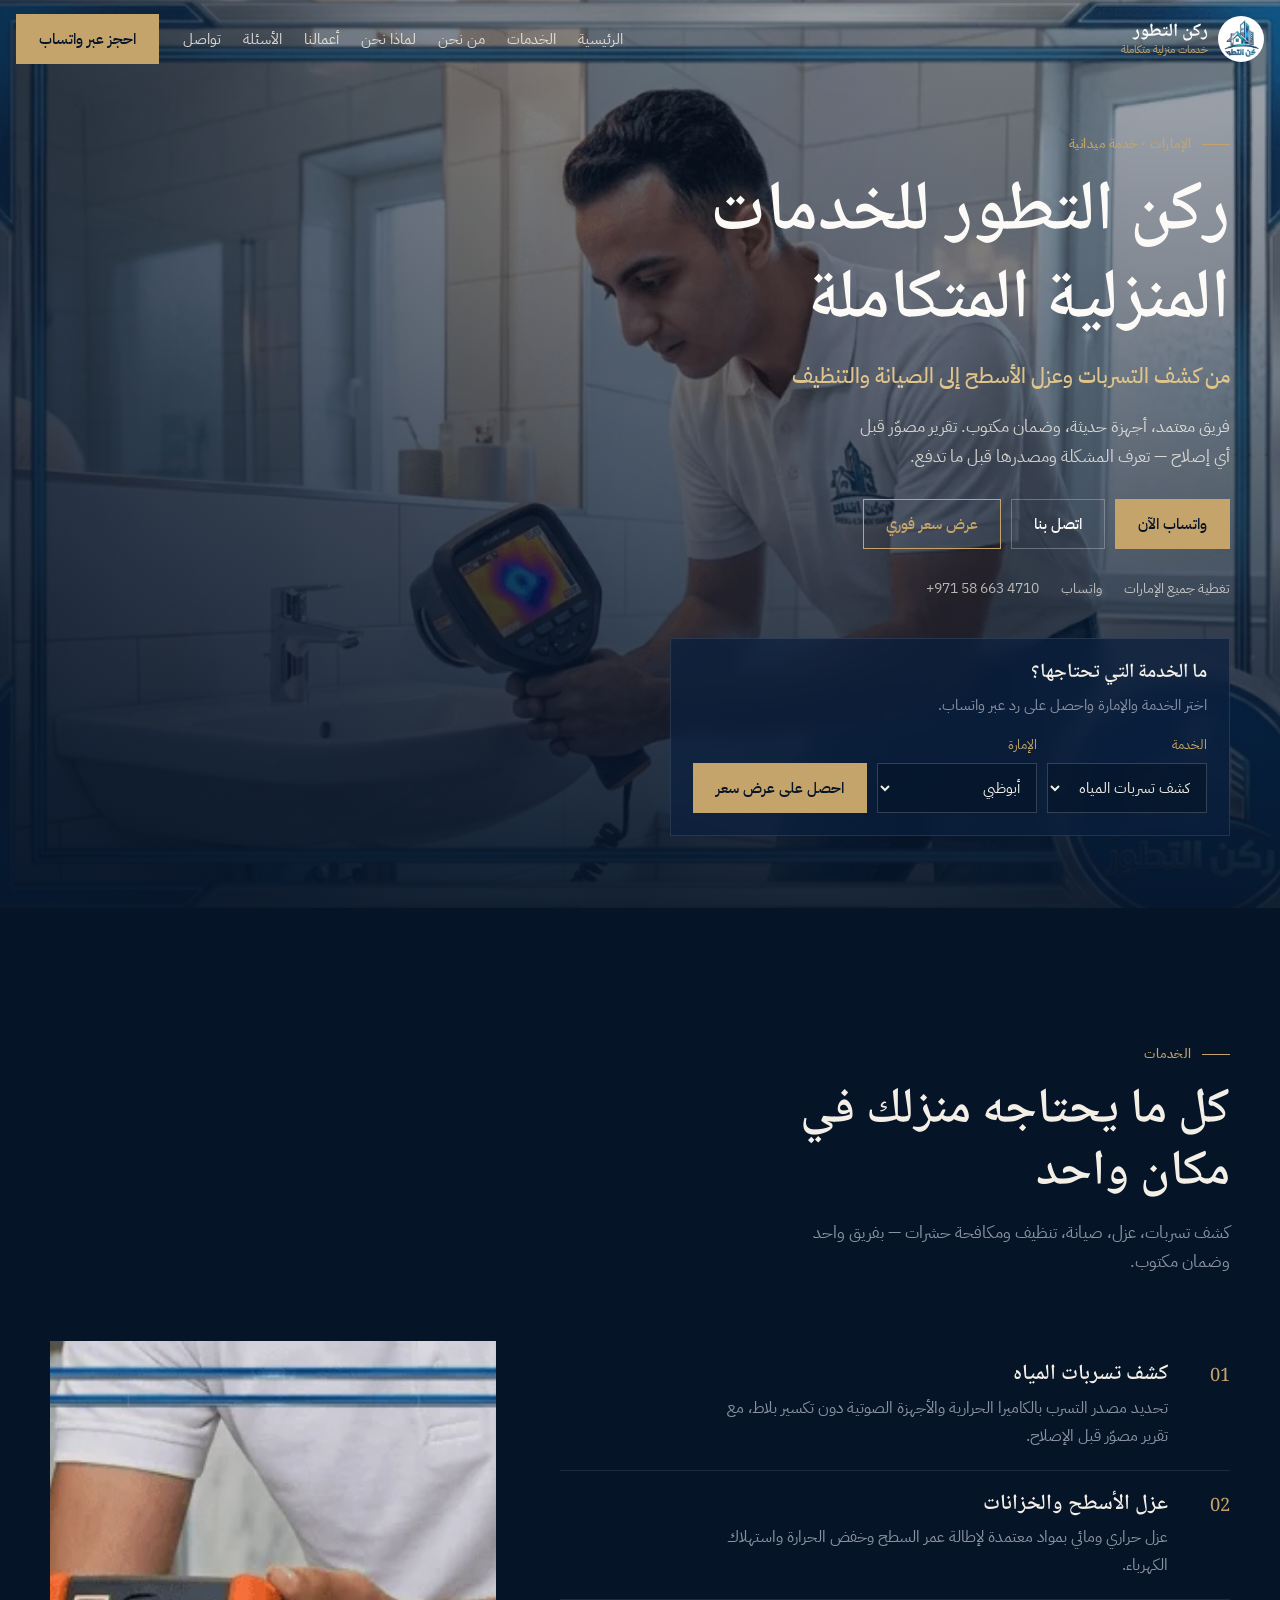
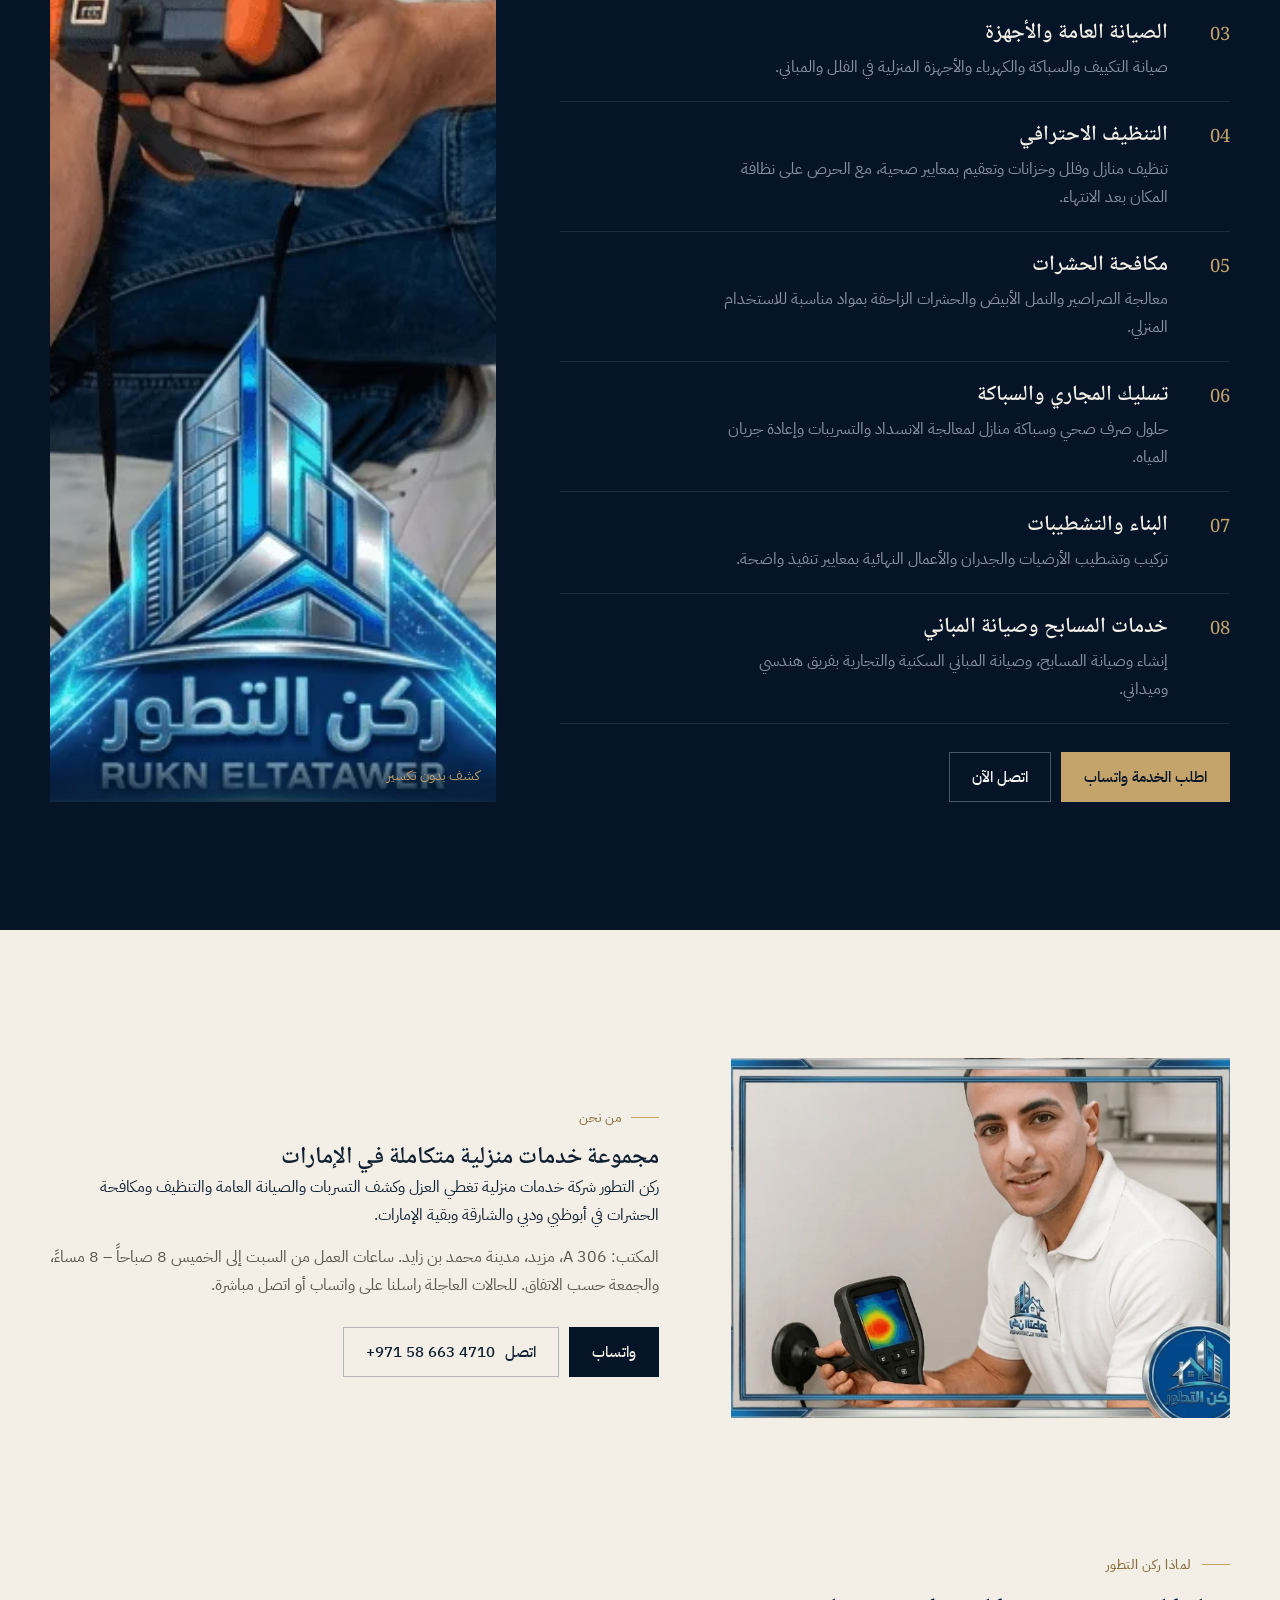
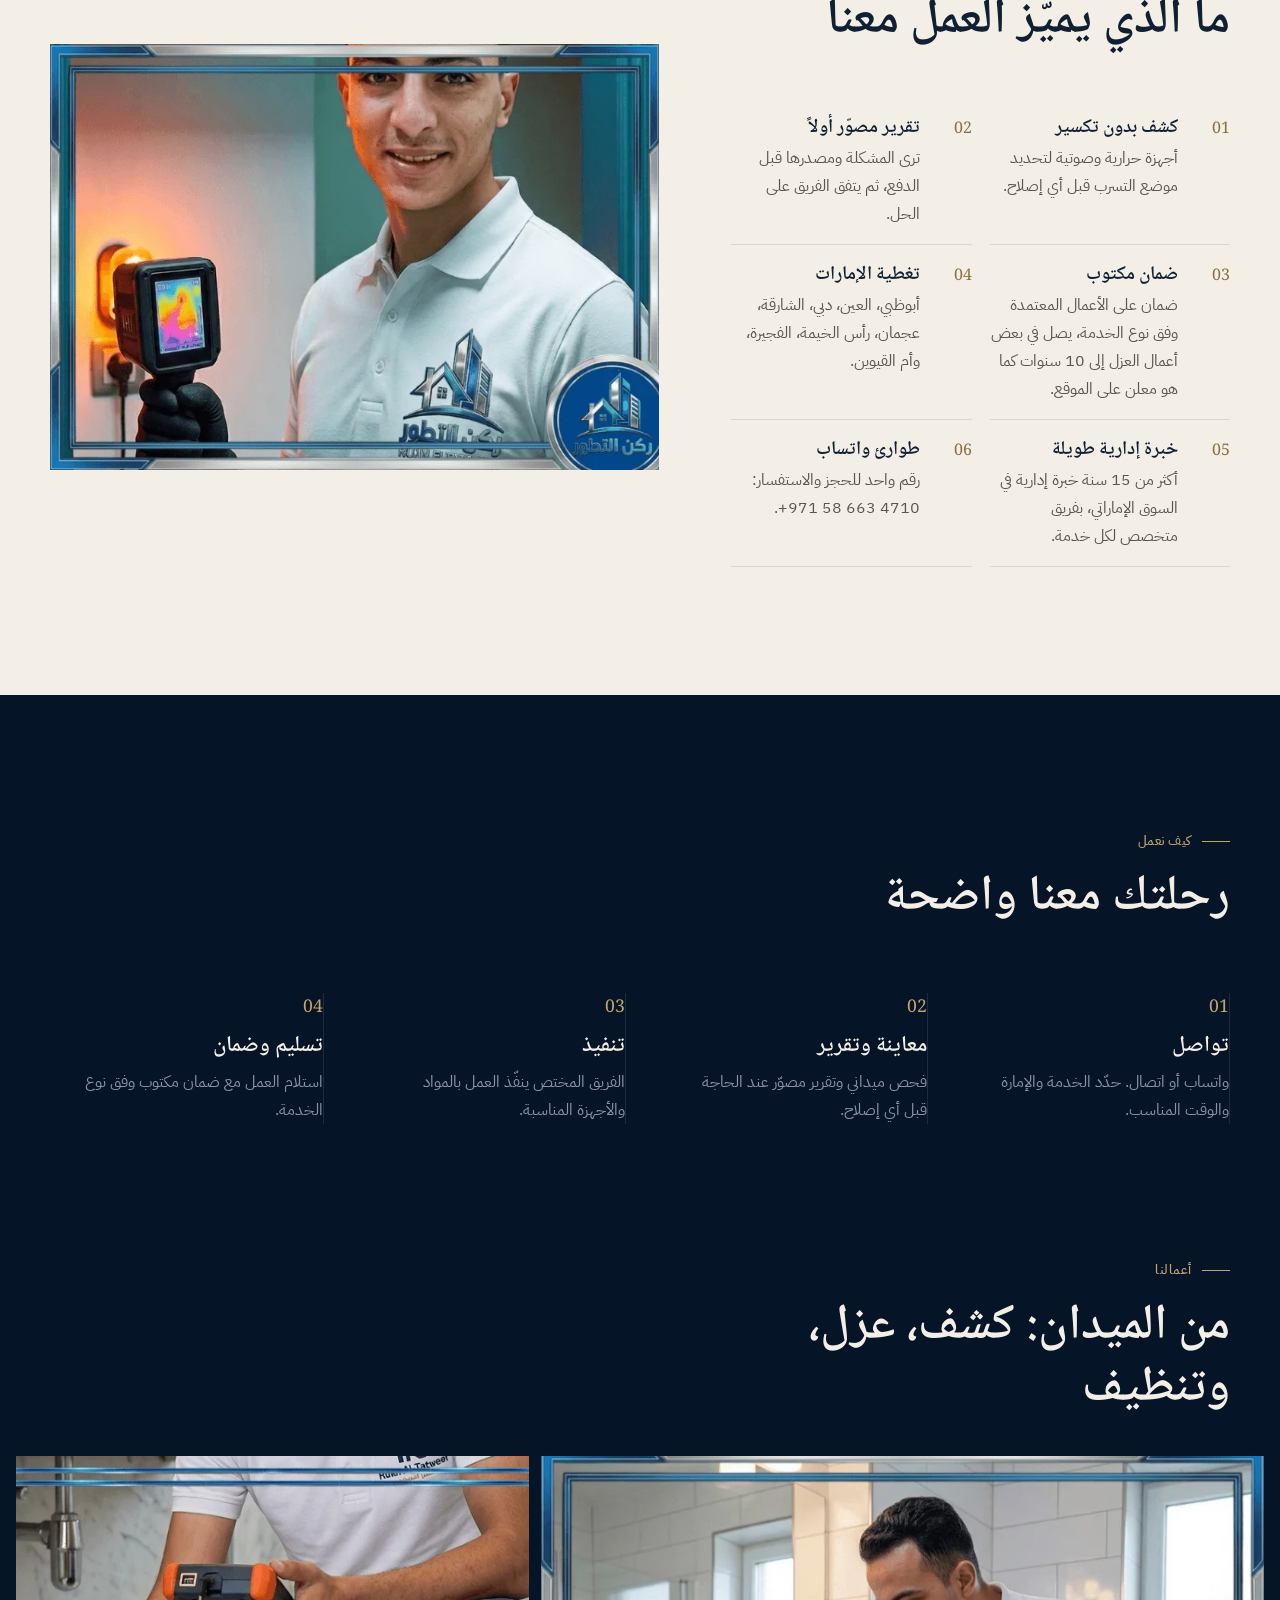
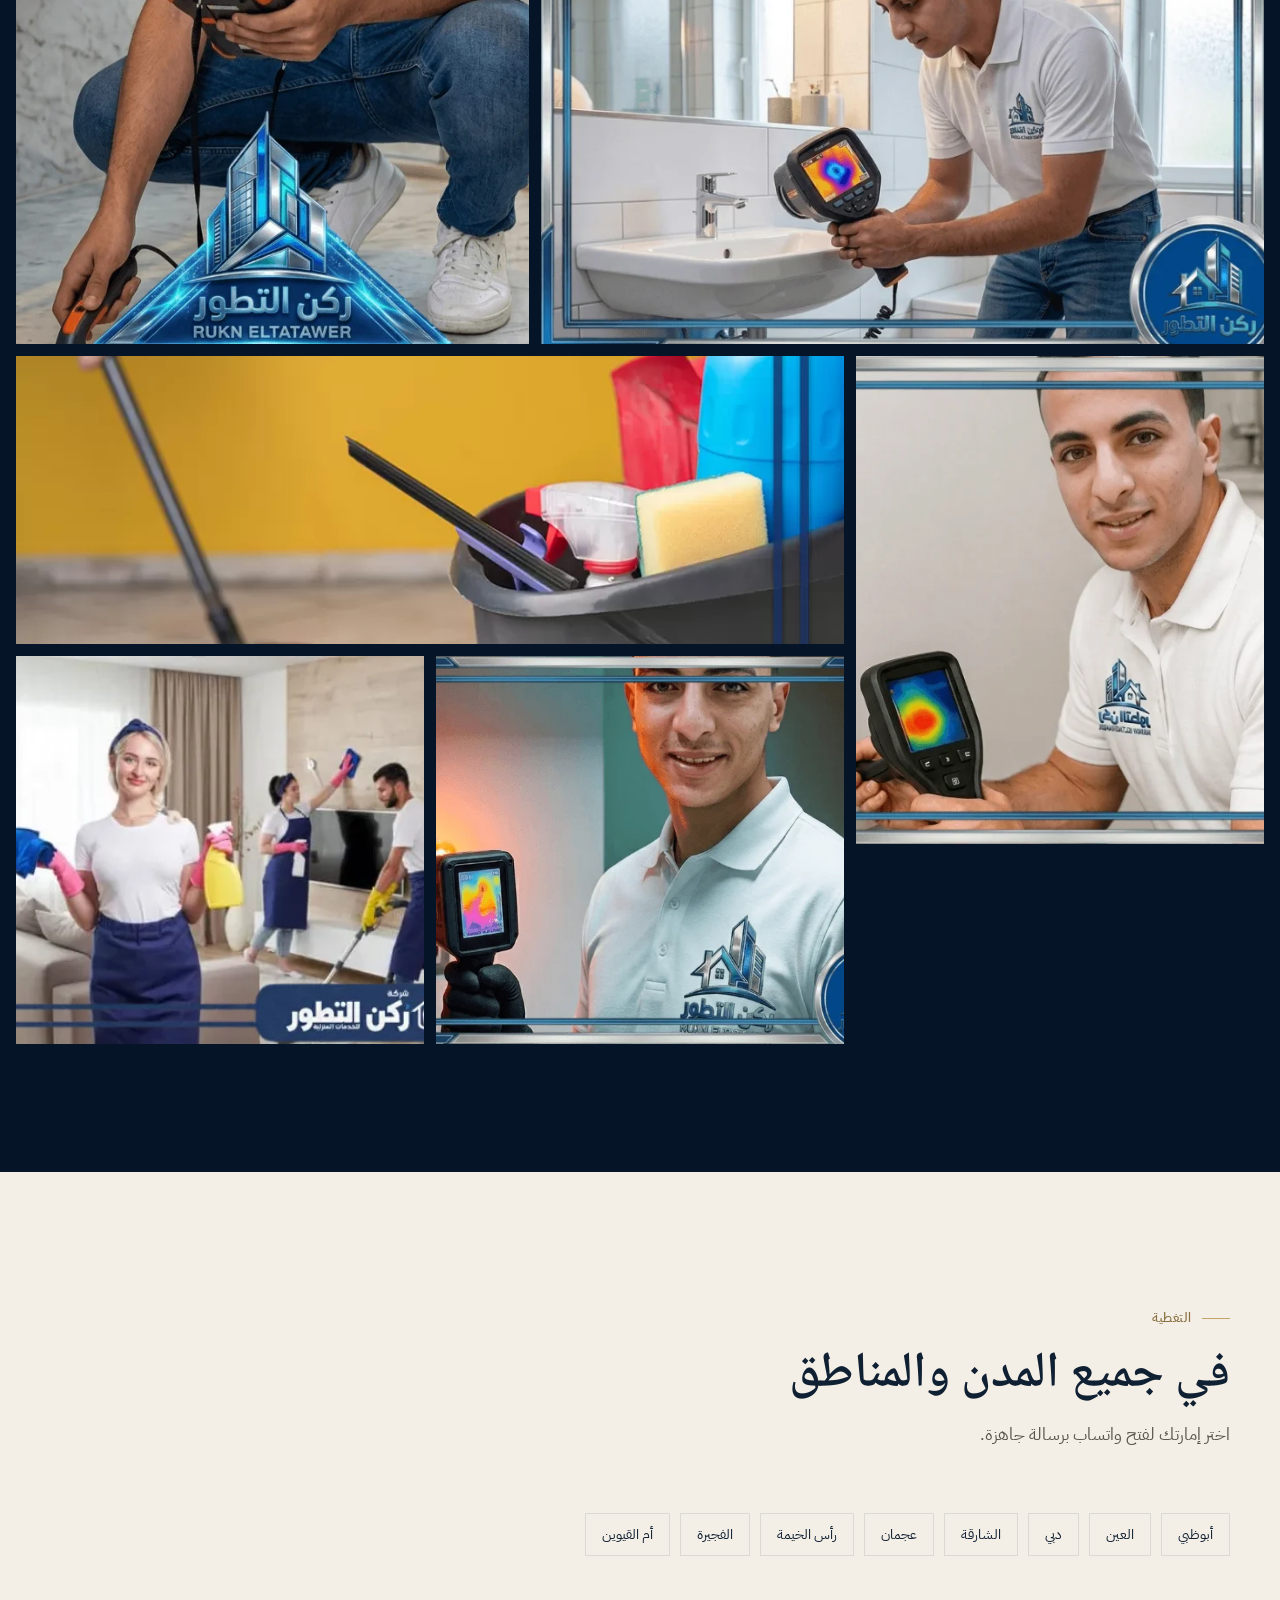
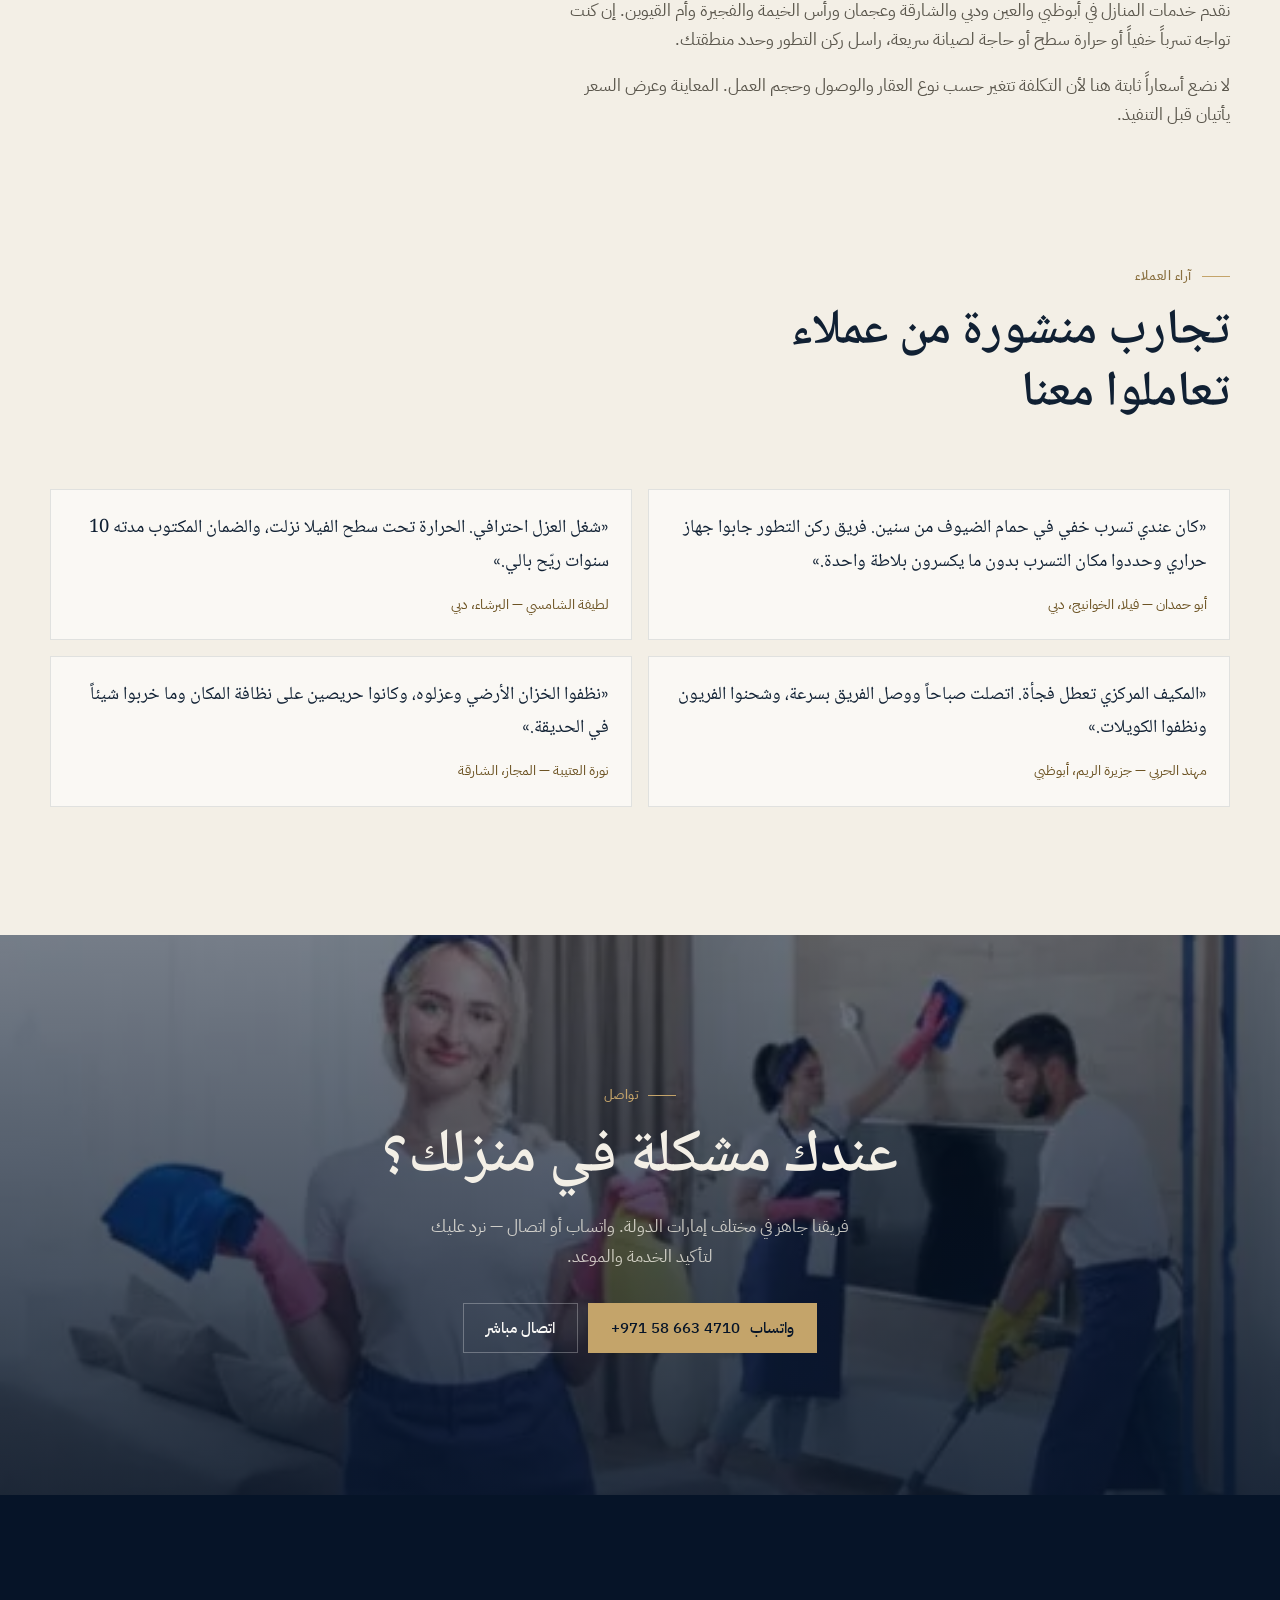
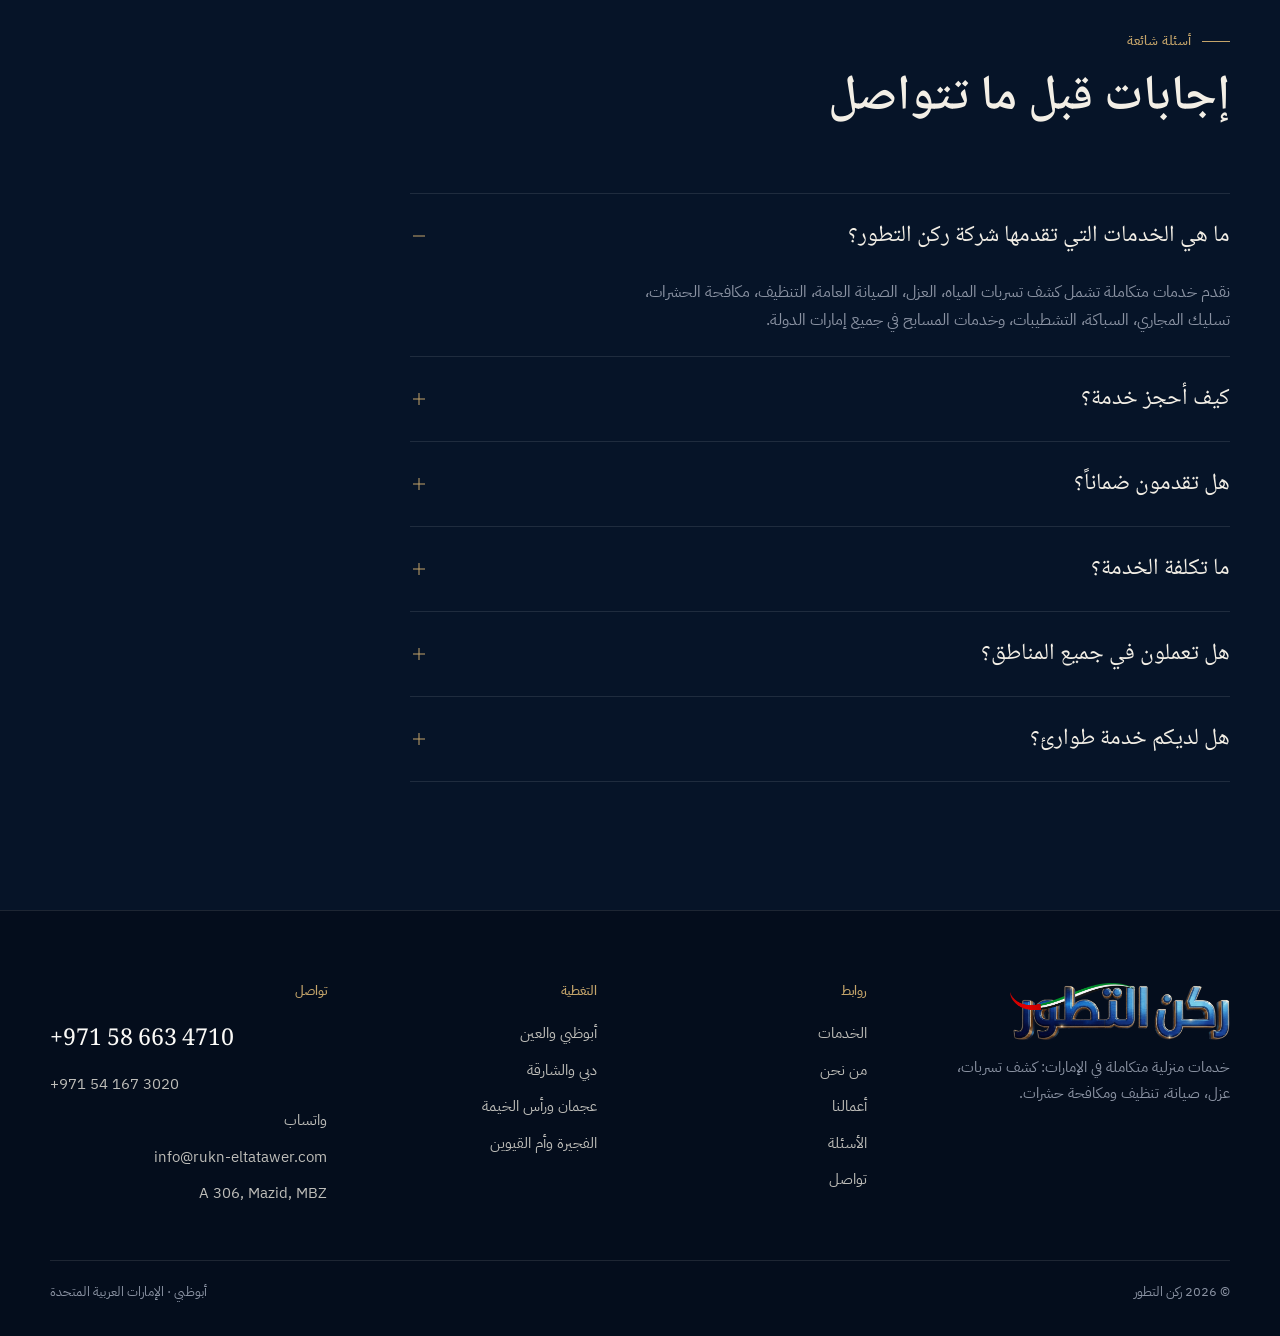
==== commit 84f3090f: "Fix RTL phone numbers and keep mobile FABs off the hero form Co-authored-by: m-elsaad22 <m-elsaad22@" ====
--- a/index.html
+++ b/index.html
@@ -243,7 +243,7 @@
     <a href="#contact">تواصل</a>
     <div class="drawer-actions">
       <a class="btn btn-gold" data-whatsapp href="https://wa.me/971586634710">احجز عبر واتساب</a>
-      <a class="btn btn-ghost" href="tel:+971586634710">اتصل +971 58 663 4710</a>
+      <a class="btn btn-ghost" href="tel:+971586634710">اتصل <span class="ltr-num">+971 58 663 4710</span></a>
     </div>
   </nav>
 
@@ -269,7 +269,7 @@
         <div class="hero-meta">
           <span>تغطية جميع الإمارات</span>
           <a data-whatsapp href="https://wa.me/971586634710">واتساب</a>
-          <a href="tel:+971586634710">+971 58 663 4710</a>
+          <a href="tel:+971586634710" class="ltr-num">+971 58 663 4710</a>
         </div>
 
         <form class="quote-card" id="quoteForm">
@@ -408,7 +408,7 @@
             <p>المكتب: A 306، مزيد، مدينة محمد بن زايد. ساعات العمل من السبت إلى الخميس 8 صباحاً – 8 مساءً، والجمعة حسب الاتفاق. للحالات العاجلة راسلنا على واتساب أو اتصل مباشرة.</p>
             <div class="cta-row" style="margin-top:28px">
               <a class="btn btn-dark" data-whatsapp href="https://wa.me/971586634710">واتساب</a>
-              <a class="btn btn-ink" href="tel:+971586634710">اتصل +971 58 663 4710</a>
+              <a class="btn btn-ink" href="tel:+971586634710">اتصل <span class="ltr-num">+971 58 663 4710</span></a>
             </div>
           </div>
         </div>
@@ -463,7 +463,7 @@
                 <span class="why-n">06</span>
                 <div>
                   <h3>طوارئ واتساب</h3>
-                  <p>رقم واحد للحجز والاستفسار: +971 58 663 4710.</p>
+                  <p>رقم واحد للحجز والاستفسار: <span class="ltr-num">+971 58 663 4710</span>.</p>
                 </div>
               </article>
             </div>
@@ -620,7 +620,7 @@
         <h2>عندك مشكلة في منزلك؟</h2>
         <p class="lede">فريقنا جاهز في مختلف إمارات الدولة. واتساب أو اتصال — نرد عليك لتأكيد الخدمة والموعد.</p>
         <div class="cta-row">
-          <a class="btn btn-gold" data-whatsapp href="https://wa.me/971586634710">واتساب +971 58 663 4710</a>
+          <a class="btn btn-gold" data-whatsapp href="https://wa.me/971586634710">واتساب <span class="ltr-num">+971 58 663 4710</span></a>
           <a class="btn btn-ghost" href="tel:+971586634710">اتصال مباشر</a>
         </div>
       </div>
@@ -639,7 +639,7 @@
           </article>
           <article class="faq-item">
             <button class="faq-q" type="button" aria-expanded="false">كيف أحجز خدمة؟ <span class="faq-icon" aria-hidden="true"></span></button>
-            <div class="faq-a">عبر واتساب على +971 58 663 4710 أو بالاتصال، أو من نموذج عرض السعر أعلى الصفحة. سنؤكد الطلب ونحدد الموعد.</div>
+            <div class="faq-a">عبر واتساب على <span class="ltr-num">+971 58 663 4710</span> أو بالاتصال، أو من نموذج عرض السعر أعلى الصفحة. سنؤكد الطلب ونحدد الموعد.</div>
           </article>
           <article class="faq-item">
             <button class="faq-q" type="button" aria-expanded="false">هل تقدمون ضماناً؟ <span class="faq-icon" aria-hidden="true"></span></button>
@@ -685,8 +685,8 @@
       </div>
       <div>
         <h2>تواصل</h2>
-        <a class="footer-phone" href="tel:+971586634710">+971 58 663 4710</a>
-        <a href="tel:+971541673020">+971 54 167 3020</a>
+        <a class="footer-phone ltr-num" href="tel:+971586634710">+971 58 663 4710</a>
+        <a class="ltr-num" href="tel:+971541673020">+971 54 167 3020</a>
         <a data-whatsapp href="https://wa.me/971586634710">واتساب</a>
         <a href="mailto:info@rukn-eltatawer.com">info@rukn-eltatawer.com</a>
         <a href="https://maps.google.com/?q=Mazid+Mohamed+Bin+Zayed+City+Abu+Dhabi" rel="noopener" target="_blank">A 306, Mazid, MBZ</a>
--- a/css/styles.css
+++ b/css/styles.css
@@ -61,6 +61,11 @@
 a { color: inherit; text-decoration: none; }
 button, input, select { font-family: inherit; }
 
+.ltr-num {
+  direction: ltr;
+  unicode-bidi: isolate;
+}
+
 h1, h2, h3, h4 {
   font-family: var(--font-display);
   font-weight: 600;
@@ -296,7 +301,7 @@
   display: flex;
   flex-direction: column;
   gap: 6px;
-  transform: translateX(-110%);
+  transform: translateX(110%);
   transition: transform 0.4s var(--ease);
   border-inline-start: 1px solid var(--line);
 }
@@ -400,6 +405,10 @@
 }
 @media (min-width: 640px) {
   .quote-grid { grid-template-columns: 1fr 1fr auto; align-items: end; }
+}
+@media (max-width: 639px) {
+  .quote-card { padding-bottom: 28px; }
+  .quote-card .btn { width: 100%; }
 }
 .field label {
   display: block;
@@ -761,6 +770,15 @@
   display: flex;
   flex-direction: column;
   gap: 10px;
+  opacity: 0;
+  pointer-events: none;
+  transform: translateY(8px);
+  transition: opacity 0.3s var(--ease), transform 0.3s var(--ease);
+}
+.float-btns.is-visible {
+  opacity: 1;
+  pointer-events: auto;
+  transform: none;
 }
 .float-btn {
   width: 52px;
